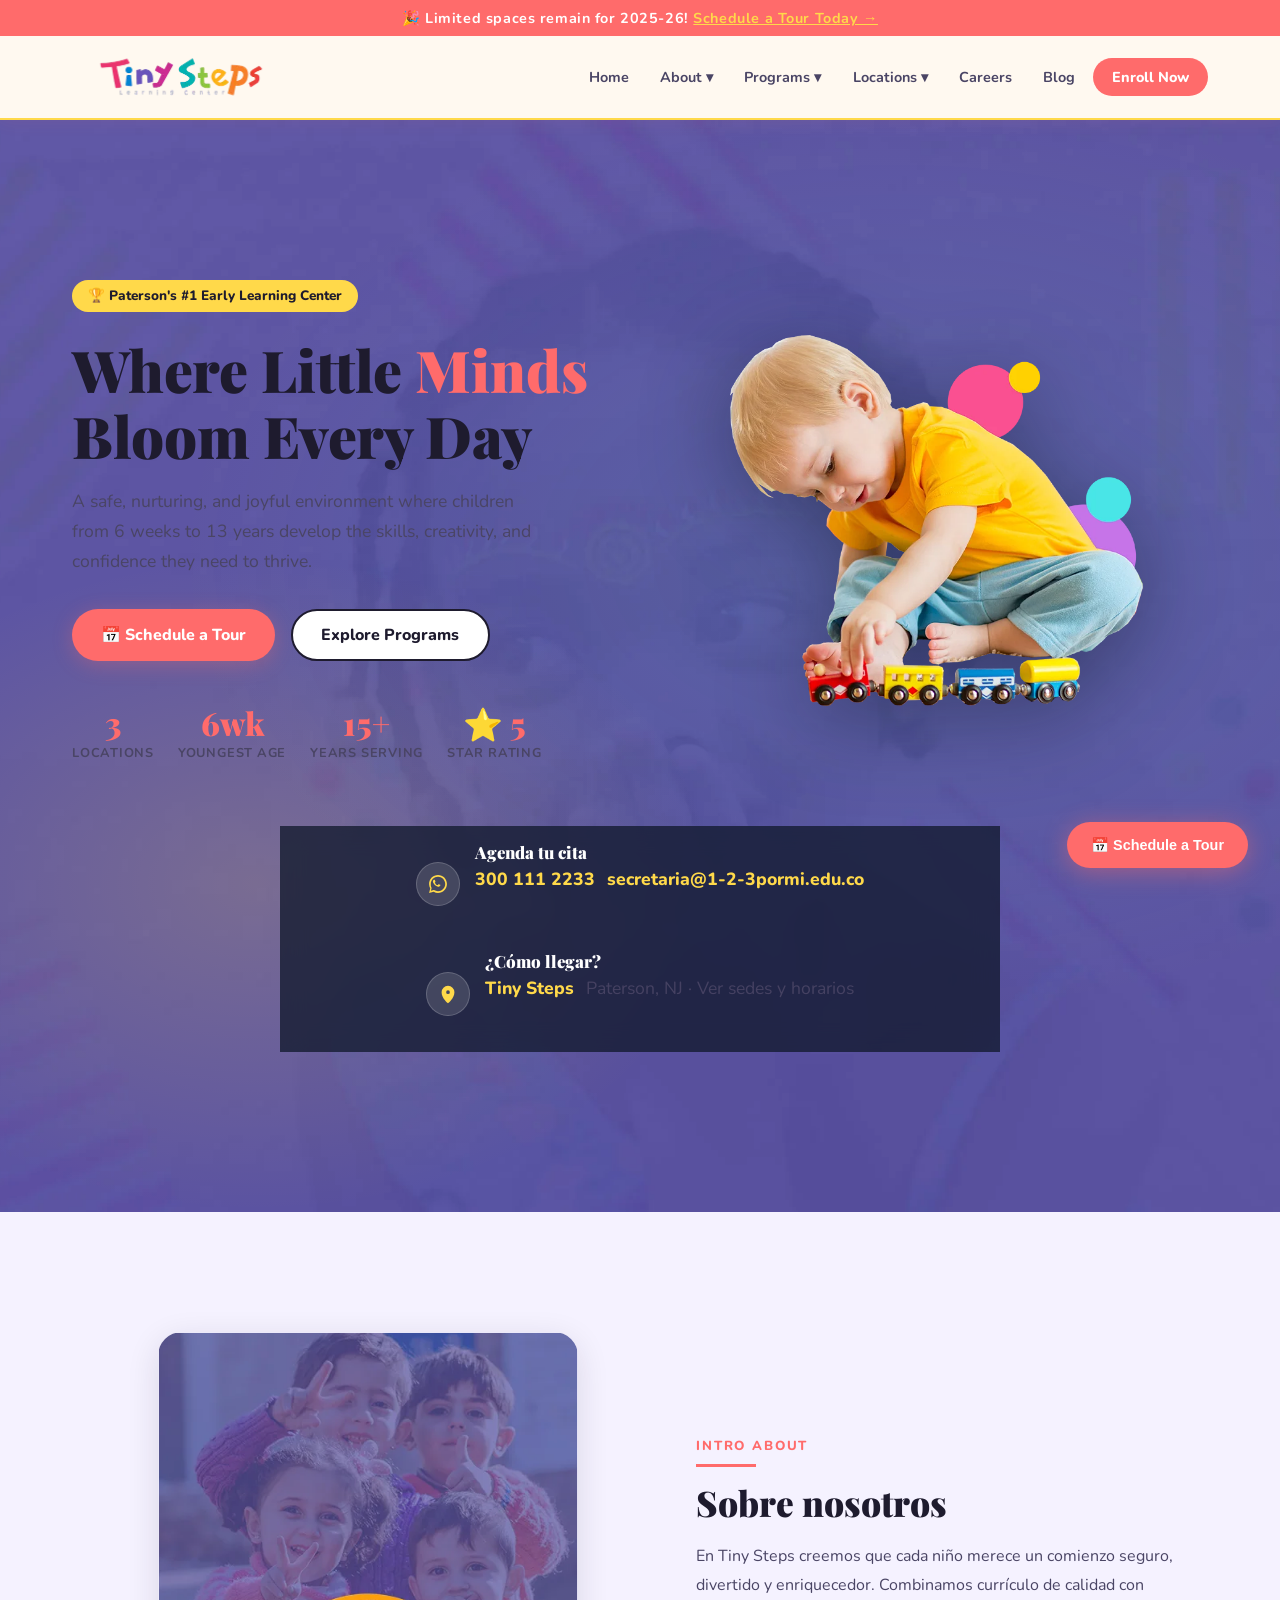
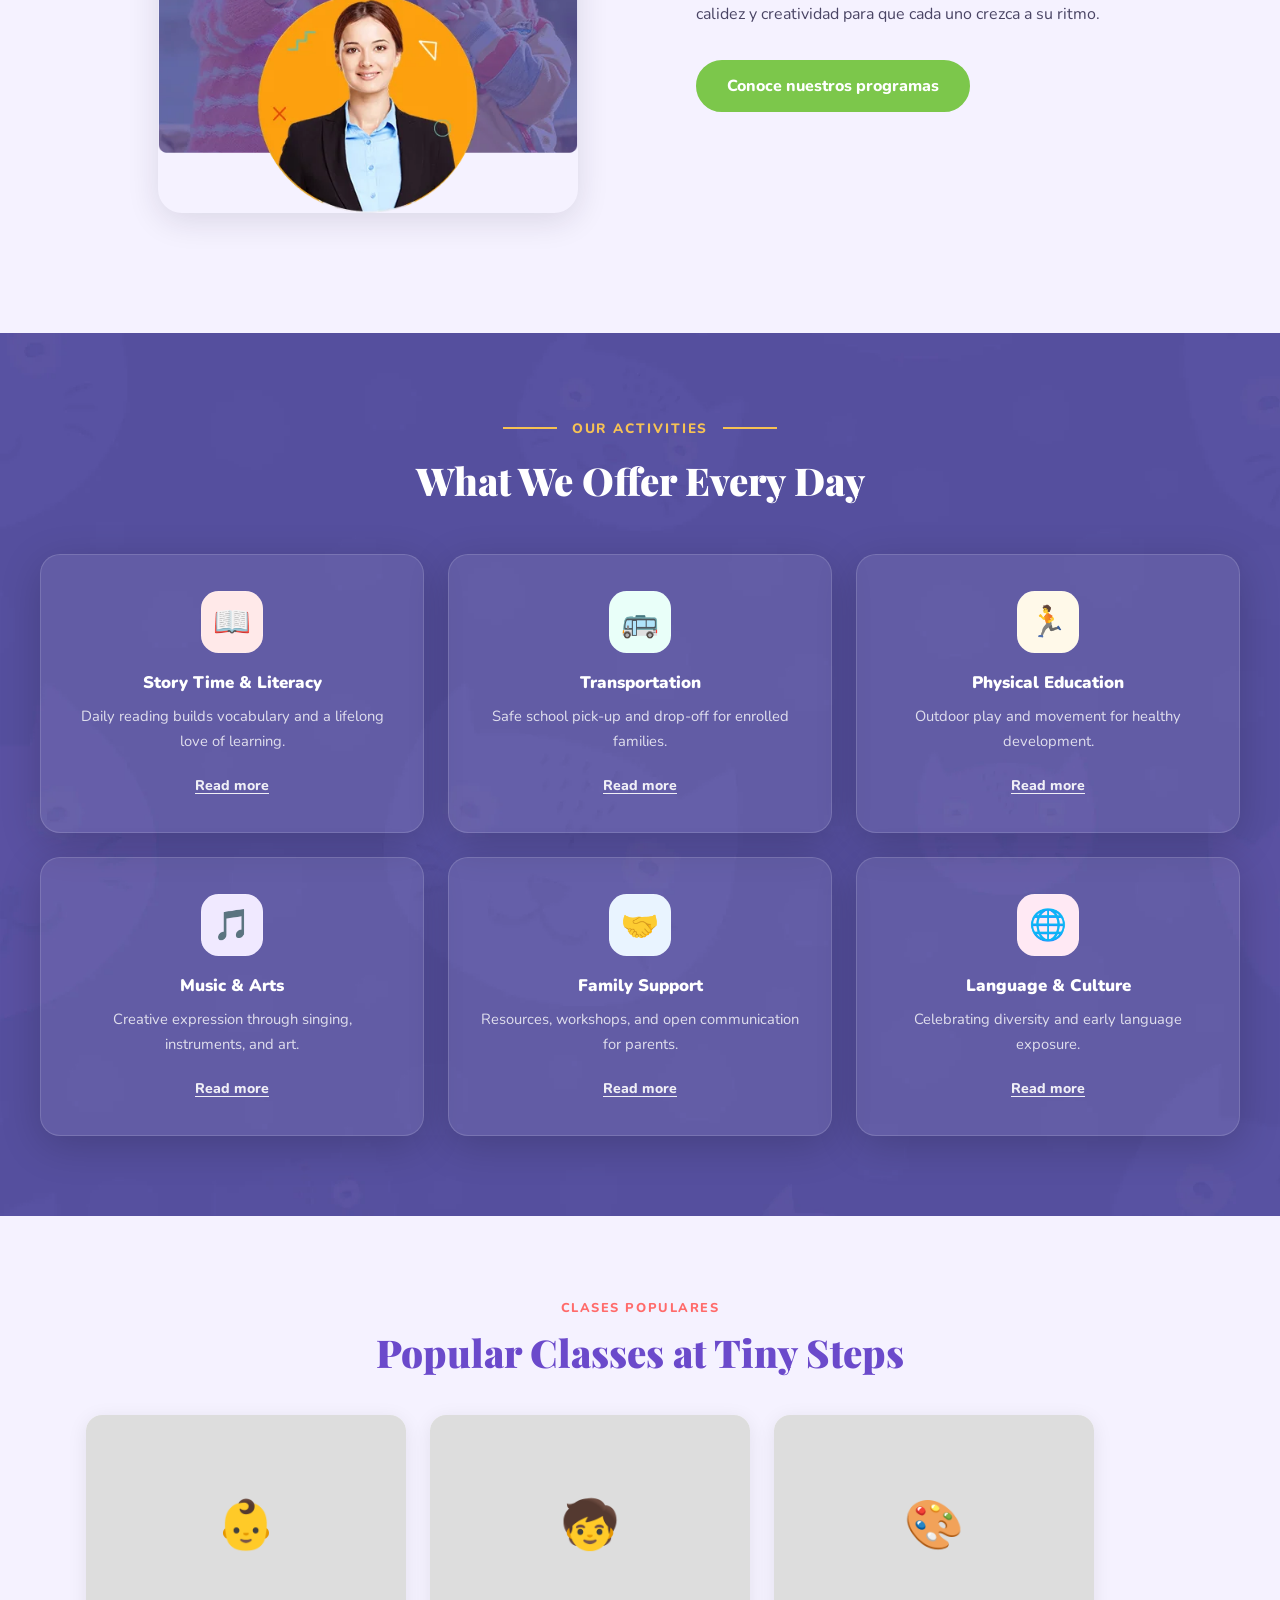
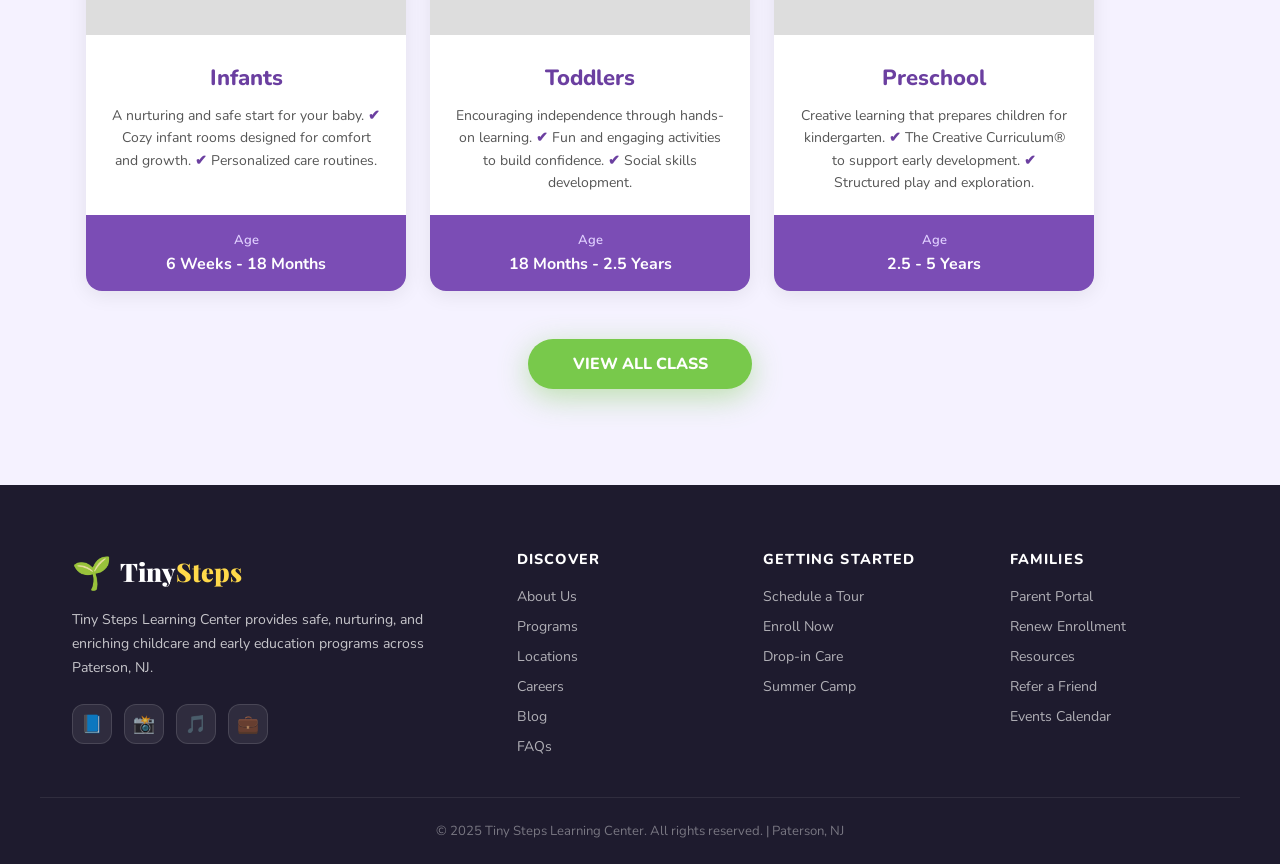
==== index.html @ fbd8729c "Add favicon to index.html for improved branding and user experience." ====
<!DOCTYPE html>
<html lang="en">
<head>
  <meta charset="UTF-8" />
  <meta name="viewport" content="width=device-width, initial-scale=1.0"/>
  <link rel="icon" href="./images/cropped-logo-head.png" type="image/png" />
  <title>Tiny Steps Learning Center</title>
  <link href="https://fonts.googleapis.com/css2?family=Nunito:wght@400;600;700;800;900&family=Playfair+Display:wght@700;900&display=swap" rel="stylesheet"/>
  <link rel="stylesheet" href="./css/styles.css"/>
</head>
<body>

<!-- Announcement Bar -->
<div class="topbar">
  🎉 Limited spaces remain for 2025-26! <a href="#/contact">Schedule a Tour Today →</a>
</div>

<!-- Header -->
<header>
  <nav>
    <a href="#/home" class="logo">
      <img src="./images/Logo_Tiny.webp" alt="Tiny Steps Learning Center Logo" />
    </a>
    <ul class="nav-links">
      <li><a href="#/home">Home</a></li>
      <li>
        <a href="#/home">About ▾</a>
        <div class="dropdown">
          <a href="#/home">About Us</a>
          <a href="#/home">Why Tiny Steps?</a>
          <a href="#/home">Our Commitment</a>
          <a href="#/home">FAQs & Policies</a>
          <a href="#/home">Refer a Friend</a>
        </div>
      </li>
      <li>
        <a href="#/programs">Programs ▾</a>
        <div class="dropdown">
          <a href="#/programs">Infants (6wk–18mo)</a>
          <a href="#/programs">Toddlers (18mo–2.5yr)</a>
          <a href="#/programs">Preschool (2.5–5yr)</a>
          <a href="#/programs">After School</a>
          <a href="#/programs">Drop-in Care</a>
          <a href="#/programs">Summer Camp</a>
        </div>
      </li>
      <li>
        <a href="#/locations">Locations ▾</a>
        <div class="dropdown">
          <a href="#/locations">McBride Ave</a>
          <a href="#/locations">Paterson Ave</a>
          <a href="#/locations">Union Ave</a>
        </div>
      </li>
      <li><a href="#/contact">Careers</a></li>
      <li><a href="#/blog">Blog</a></li>
      <li><a href="#/contact" class="nav-cta">Enroll Now</a></li>
    </ul>
    <button type="button" class="hamburger" id="hamburger" aria-label="Abrir menú">☰</button>
  </nav>
</header>

<!-- Main: contenedor donde el router reemplaza el contenido según la ruta -->
<main id="app" role="main"></main>

<!-- Footer -->
<footer>
  <div class="footer-inner">
    <div class="footer-brand">
      <div class="logo"><span class="logo-icon">🌱</span><span class="logo-footer-text">Tiny<span>Steps</span></span></div>
      <p>Tiny Steps Learning Center provides safe, nurturing, and enriching childcare and early education programs across Paterson, NJ.</p>
      <div class="socials">
        <a class="social-btn" href="#" aria-label="Facebook">📘</a>
        <a class="social-btn" href="#" aria-label="Instagram">📸</a>
        <a class="social-btn" href="#" aria-label="LinkedIn">🎵</a>
        <a class="social-btn" href="#" aria-label="Careers">💼</a>
      </div>
    </div>
    <div class="footer-col">
      <h4>Discover</h4>
      <ul>
        <li><a href="#/home">About Us</a></li>
        <li><a href="#/programs">Programs</a></li>
        <li><a href="#/locations">Locations</a></li>
        <li><a href="#/contact">Careers</a></li>
        <li><a href="#/blog">Blog</a></li>
        <li><a href="#/home">FAQs</a></li>
      </ul>
    </div>
    <div class="footer-col">
      <h4>Getting Started</h4>
      <ul>
        <li><a href="#/contact">Schedule a Tour</a></li>
        <li><a href="#/contact">Enroll Now</a></li>
        <li><a href="#/programs">Drop-in Care</a></li>
        <li><a href="#/programs">Summer Camp</a></li>
      </ul>
    </div>
    <div class="footer-col">
      <h4>Families</h4>
      <ul>
        <li><a href="#">Parent Portal</a></li>
        <li><a href="#">Renew Enrollment</a></li>
        <li><a href="#">Resources</a></li>
        <li><a href="#">Refer a Friend</a></li>
        <li><a href="#">Events Calendar</a></li>
      </ul>
    </div>
  </div>
  <div class="footer-bottom">
    © 2025 Tiny Steps Learning Center. All rights reserved. | Paterson, NJ
  </div>
</footer>

<button type="button" class="float-btn" id="float-tour-btn">📅 Schedule a Tour</button>

<script src="./js/router.js"></script>
<script src="./js/app.js"></script>
<script src="./js/script.js"></script>
</body>
</html>
---- css/styles.css ----
/* ─── RESET & VARIABLES ─────────────────────────── */
*, *::before, *::after { box-sizing: border-box; margin: 0; padding: 0; }

:root {
  --yellow:  #FFD94A;
  --coral:   #FF6B6B;
  --mint:    #4ECDC4;
  --lavender:#A78BFA;
  --sky:     #60A5FA;
  --cream:   #FFF9F0;
  --dark:    #1E1B2E;
  --mid:     #4A4565;
  --light:   #F8F4FF;
  --radius:  1.2rem;
  --shadow:  0 8px 32px rgba(30,27,46,.12);
}

html { scroll-behavior: smooth; }
body { font-family: 'Nunito', sans-serif; background: var(--cream); color: var(--dark); overflow-x: hidden; }

img { max-width: 100%; display: block; }
a  { text-decoration: none; color: inherit; }

/* ─── ANNOUNCEMENT BAR ──────────────────────────── */
.topbar {
  background: var(--coral);
  color: #fff;
  text-align: center;
  padding: .5rem 1rem;
  font-weight: 700;
  font-size: .9rem;
  letter-spacing: .04em;
  position: relative;
  z-index: 100;
}
.topbar a { color: #FFD94A; text-decoration: underline; }

/* ─── HEADER / NAV ──────────────────────────────── */
header {
  position: sticky; top: 0; z-index: 90;
  background: rgba(255,249,240,.95);
  backdrop-filter: blur(12px);
  border-bottom: 2px solid var(--yellow);
  box-shadow: 0 2px 16px rgba(255,107,107,.08);
}
nav {
  max-width: 1200px; margin: 0 auto;
  display: flex; align-items: center; justify-content: space-between;
  padding: 1rem 2rem; gap: 1rem;
}
.logo {
  font-family: 'Playfair Display', serif;
  font-size: 1.6rem; font-weight: 900;
  color: var(--coral);
  display: flex; align-items: center; gap: .5rem;
}
.logo span { color: var(--dark); }
.logo-icon { font-size: 2rem; }

.nav-links { display: flex; gap: .25rem; list-style: none; align-items: center; }
.nav-links > li { position: relative; }
.nav-links > li > a {
  padding: .5rem .85rem;
  border-radius: 2rem;
  font-weight: 700;
  font-size: .9rem;
  color: var(--mid);
  transition: background .2s, color .2s;
}
.nav-links > li > a:hover { background: var(--yellow); color: var(--dark); }

/* Dropdown */
.dropdown {
  display: none; position: absolute; top: calc(100% + .5rem); left: 0;
  background: #fff; border-radius: var(--radius);
  box-shadow: var(--shadow); padding: .75rem;
  min-width: 200px; z-index: 200;
  border: 2px solid var(--yellow);
}
.nav-links > li:hover .dropdown { display: block; }
.dropdown a {
  display: block; padding: .5rem .75rem;
  border-radius: .75rem; font-weight: 600; font-size: .88rem;
  color: var(--mid); transition: background .15s;
}
.dropdown a:hover { background: var(--light); color: var(--coral); }

.nav-cta {
  background: var(--coral); color: #fff !important;
  padding: .55rem 1.2rem !important; border-radius: 2rem !important;
  font-weight: 800 !important; transition: transform .15s, box-shadow .15s !important;
}
.nav-cta:hover { transform: translateY(-2px); box-shadow: 0 4px 16px rgba(255,107,107,.35); }

.hamburger { display: none; font-size: 1.6rem; cursor: pointer; background: none; border: none; color: var(--dark); }

/* ─── HERO ──────────────────────────────────────── */
.hero {
  min-height: 90vh;
  display: flex; align-items: center; overflow: hidden; position: relative;
}
.hero-bg {
  position: absolute; inset: 0; z-index: 0;
  background-size: cover; background-position: center; background-repeat: no-repeat;
  transition: opacity 1.8s ease-in-out;
}
.hero::before {
  content: '';
  position: absolute; inset: 0; z-index: 1;
  background: radial-gradient(ellipse 80% 60% at 70% 40%, rgba(78,205,196,.12) 0%, transparent 70%),
              radial-gradient(ellipse 60% 50% at 20% 70%, rgba(255,217,74,.18) 0%, transparent 60%);
  pointer-events: none;
}
.hero-inner {
  max-width: 1200px; margin: 0 auto; padding: 5rem 2rem;
  display: grid; grid-template-columns: 1fr 1fr; gap: 4rem; align-items: center;
  position: relative; z-index: 2;
}
.hero-badge {
  display: inline-flex; align-items: center; gap: .5rem;
  background: var(--yellow); color: var(--dark);
  padding: .4rem 1rem; border-radius: 2rem;
  font-weight: 800; font-size: .85rem; margin-bottom: 1.5rem;
}
.hero h1 {
  font-family: 'Playfair Display', serif;
  font-size: clamp(2.4rem, 4.5vw, 3.8rem);
  font-weight: 900; line-height: 1.15;
  color: var(--dark); margin-bottom: 1.2rem;
}
.hero h1 em { color: var(--coral); font-style: normal; }
.hero p {
  font-size: 1.1rem; color: var(--mid); line-height: 1.7;
  margin-bottom: 2rem; max-width: 480px;
}
.hero-btns { display: flex; gap: 1rem; flex-wrap: wrap; }
.btn {
  display: inline-flex; align-items: center; gap: .5rem;
  padding: .8rem 1.8rem; border-radius: 2rem;
  font-weight: 800; font-size: 1rem; cursor: pointer;
  transition: transform .2s, box-shadow .2s;
}
.btn:hover { transform: translateY(-3px); }
.btn-primary { background: var(--coral); color: #fff; box-shadow: 0 4px 20px rgba(255,107,107,.3); }
.btn-primary:hover { box-shadow: 0 8px 30px rgba(255,107,107,.4); }
.btn-secondary { background: #fff; color: var(--dark); border: 2.5px solid var(--dark); }
.btn-secondary:hover { background: var(--dark); color: #fff; }
.btn-block { width: 100%; justify-content: center; }
.btn-about { background: var(--yellow) !important; color: var(--dark) !important; }
.btn-about:hover { box-shadow: 0 8px 30px rgba(255,217,74,.4); }

/* Variant para botón de la franja About-summary */
.btn--trail {
  background: #7cc74b !important;
  border-color: #7cc74b !important;
  color: #fff !important;
}
.btn--trail:hover {
  background: #65b13a !important;
  border-color: #65b13a !important;
}

/* Hero stats */
.hero-stats {
  display: flex; gap: 1.5rem; margin-top: 2.5rem; flex-wrap: wrap;
}
.stat { text-align: center; }
.stat-num { font-family: 'Playfair Display', serif; font-size: 2rem; font-weight: 900; color: var(--coral); }
.stat-lbl { font-size: .8rem; font-weight: 700; color: var(--mid); text-transform: uppercase; letter-spacing: .06em; }

.hero-contact-banner {
  grid-column: 1 / -1;
  margin-top: var(--space-xl);
  padding: 1rem 1.25rem;
  border-radius: var(--radius-lg);
  background: rgba(15,23,42,0.75);
  color: #f9fafb;
  display: flex;
  gap: 1.5rem;
  flex-wrap: wrap;
  align-items: center;
  backdrop-filter: blur(12px);
  justify-content: center;
  max-width: 720px;
  margin-left: auto;
  margin-right: auto;
}

/* Elementor-like icon boxes */
.hero-iconbox {
  display: flex;
  align-items: center;
  gap: .9rem;
}
.hero-iconbox-icon { flex: 0 0 auto; }
.hero-icon-link {
  width: 44px;
  height: 44px;
  border-radius: 999px;
  display: inline-flex;
  align-items: center;
  justify-content: center;
  background: rgba(255,255,255,0.14);
  border: 1px solid rgba(255,255,255,0.18);
  transition: transform .15s ease, background .15s ease;
}
.hero-icon-link:hover { transform: scale(0.96); background: rgba(255,255,255,0.20); }
.hero-icon-link svg { width: 22px; height: 22px; fill: var(--yellow); display: block; }

.hero-iconbox-content { min-width: 240px; }
.hero-iconbox-title {
  font-family: 'Playfair Display', serif;
  font-size: 1.05rem;
  font-weight: 900;
  line-height: 1.2;
  margin: 0 0 .2rem 0;
}
.hero-iconbox-title a { color: #fff; }
.hero-iconbox-title a:hover { text-decoration: underline; }

.hero-iconbox-desc {
  display: flex;
  flex-wrap: wrap;
  gap: .75rem;
  align-items: center;
  font-size: .88rem;
  color: rgba(255,255,255,.78);
}
.hero-iconbox-link {
  color: var(--yellow);
  font-weight: 800;
  white-space: nowrap;
}
.hero-iconbox-link:hover { text-decoration: underline; }
.hero-iconbox-muted { opacity: .9; }

/* Hero visual */
.hero-visual {
  display: flex;
  justify-content: center;
  align-items: center;
  position: relative;
}
.hero-floating-wrap {
  position: relative;
  max-width: 420px;
  margin: 0 auto;
  filter: drop-shadow(0 18px 45px rgba(15,23,42,.45));
  animation: floatCard 6s ease-in-out infinite;
}
.hero-floating-image {
  display: block;
  width: 100%;
  height: auto;
  border-radius: var(--radius-lg);
}
.hero-card {
  background: #fff; border-radius: var(--radius);
  padding: 1.5rem; box-shadow: var(--shadow);
  position: relative; overflow: hidden;
  animation: floatCard 4s ease-in-out infinite;
}
.hero-card:nth-child(2) { margin-top: 2rem; animation-delay: .8s; }
.hero-card:nth-child(3) { margin-top: -1rem; animation-delay: 1.6s; }
.hero-card:nth-child(4) { margin-top: 1rem; animation-delay: 2.4s; }
@keyframes floatCard {
  0%,100% { transform: translateY(0); }
  50%      { transform: translateY(-8px); }
}
.hero-card-icon { font-size: 2.5rem; margin-bottom: .75rem; }
.hero-card h3 { font-size: 1rem; font-weight: 800; color: var(--dark); margin-bottom: .25rem; }
.hero-card p  { font-size: .82rem; color: var(--mid); }
.hero-card-accent {
  position: absolute; top: -1rem; right: -1rem;
  width: 4rem; height: 4rem; border-radius: 50%; opacity: .15;
}
.c-yellow { background: var(--yellow); }
.c-mint   { background: var(--mint); }
.c-coral  { background: var(--coral); }
.c-lav    { background: var(--lavender); }

/* ─── SECTION COMMONS ───────────────────────────── */
section { padding: 5rem 2rem; }
.section-inner { max-width: 1200px; margin: 0 auto; }
.section-label {
  display: inline-flex; align-items: center; gap: .4rem;
  font-size: .8rem; font-weight: 800; text-transform: uppercase; letter-spacing: .12em;
  color: var(--coral); margin-bottom: .75rem;
}
.section-label--light { color: var(--yellow); }
.section-title {
  font-family: 'Playfair Display', serif;
  font-size: clamp(1.8rem, 3vw, 2.8rem); font-weight: 900;
  color: var(--dark); line-height: 1.2; margin-bottom: 1rem;
}
.section-sub { font-size: 1.05rem; color: var(--mid); max-width: 560px; line-height: 1.7; }

/* ─── ABOUT SUMMARY STRIP ───────────────────────── */
.about-summary {
  padding: 7.5rem 0;
  min-height: 70vh;
  display: flex;
  align-items: center;
  background-color: #f5f2ff;
  background-image: url('../images/texture.png');
  background-repeat: repeat;
}
.about-summary__inner {
  display: grid;
  grid-template-columns: minmax(0, 1.1fr) minmax(0, 1fr);
  gap: 4rem;
  align-items: center;
}
.about-summary__visual {
  position: relative;
  display: flex;
  justify-content: center;
}
.about-summary__img {
  width: 100%;
  max-width: 420px;
  border-radius: 1.5rem;
  height: auto;
  box-shadow: var(--shadow);
  overflow: hidden;
}
.about-summary__content {
  max-width: 480px;
}
.about-summary__eyebrow {
  display: inline-block;
  font-size: .82rem;
  font-weight: 800;
  text-transform: uppercase;
  letter-spacing: .14em;
  color: var(--coral);
  margin-bottom: .75rem;
  position: relative;
}
.about-summary__eyebrow::after {
  content: '';
  display: block;
  width: 60px;
  height: 3px;
  background: var(--coral);
  margin-top: .6rem;
}
.about-summary__title {
  font-family: 'Playfair Display', serif;
  font-size: 2.2rem;
  font-weight: 900;
  color: var(--dark);
  margin-bottom: 1rem;
}
.about-summary__text {
  font-size: 1rem;
  color: var(--mid);
  line-height: 1.8;
  margin-bottom: 2rem;
}

/* ─── ABOUT STRIP ───────────────────────────────── */
.about { background: var(--dark); color: #fff; }
.about-inner {
  max-width: 1200px; margin: 0 auto;
  display: grid; grid-template-columns: 1fr 1fr; gap: 4rem; align-items: center;
}
.about h2 { font-family: 'Playfair Display', serif; font-size: 2.4rem; font-weight: 900; line-height: 1.2; margin-bottom: 1.25rem; }
.about h2 span { color: var(--yellow); }
.about p { color: rgba(255,255,255,.75); line-height: 1.8; margin-bottom: 1.5rem; }
.about-highlight { color: var(--yellow); }
.about-visual {
  display: grid; grid-template-columns: 1fr 1fr; gap: .85rem;
}
.about-pill {
  background: rgba(255,255,255,.07);
  border: 1.5px solid rgba(255,255,255,.12);
  border-radius: var(--radius); padding: 1.25rem;
}
.about-pill-icon { font-size: 1.8rem; margin-bottom: .5rem; }
.about-pill h4 { font-size: .95rem; font-weight: 800; color: #fff; margin-bottom: .25rem; }
.about-pill p  { font-size: .82rem; color: rgba(255,255,255,.6); }

/* ─── PROGRAMS ──────────────────────────────────── */
.programs { background: var(--light); }
.programs-grid {
  display: grid; grid-template-columns: repeat(auto-fill, minmax(200px, 1fr));
  gap: 1.25rem; margin-top: 3rem;
}
.program-card {
  background: #fff;
  border-radius: 1.25rem;
  padding: 0;
  text-align: left;
  box-shadow: 0 18px 45px rgba(15,27,46,.12);
  border: 2px solid transparent; cursor: pointer;
  transition: transform .2s, border-color .2s, box-shadow .2s;
  position: relative; overflow: hidden;
}
.program-card::before {
  content: ''; position: absolute; top: 0; left: 0; right: 0; height: 4px;
}
.program-card.c1::before { background: var(--coral); }
.program-card.c2::before { background: var(--mint); }
.program-card.c3::before { background: var(--yellow); }
.program-card.c4::before { background: var(--lavender); }
.program-card.c5::before { background: var(--sky); }
.program-card.c6::before { background: var(--coral); }
.program-card:hover { transform: translateY(-5px); border-color: var(--yellow); box-shadow: var(--shadow); }
.program-icon { font-size: 3rem; margin-bottom: 1rem; }
.program-card h3 { font-size: 1rem; font-weight: 800; color: var(--dark); margin-bottom: .4rem; }
.program-card p  { font-size: .82rem; color: var(--mid); margin-bottom: 1rem; }
.program-age {
  display: inline-block; background: var(--cream);
  border-radius: 2rem; padding: .3rem .85rem;
  font-size: .78rem; font-weight: 700; color: var(--mid);
}
.programs-cta { text-align: center; margin-top: 2.5rem; }

/* Popular classes section (home) */
.section-popular-classes {
  background-color: #f5f2ff;
  background-image: url('../images/texture.png');
  background-repeat: repeat;
  text-align: center;
  padding-bottom: 6rem;
}
.section-popular-classes .section-title {
  color: #6b4acb;
  margin-bottom: 2.5rem;
}
.section-popular-classes .programs-grid {
  display: grid;
  grid-template-columns: repeat(3, minmax(0, 1fr));
  gap: 2rem;
  margin-top: 3rem;
}
.section-popular-classes .program-card::before {
  /* Sin franja de color superior en esta variante */
  display: none;
}
.section-popular-classes .program-card {
  display: block;
  background: #fff;
  border-color: rgba(107, 74, 203, 0.12);
  min-height: 420px;
}
.program-icon {
  font-size: 0;
  margin: 0;
}
.program-icon img {
  display: block;
  width: 100%;
  height: 200px;
  object-fit: cover;
}
.section-popular-classes .program-card h3,
.section-popular-classes .program-card p,
.section-popular-classes .program-footer {
  padding: 0 1.75rem;
}
.section-popular-classes .program-card h3 {
  font-size: 1.05rem;
  font-weight: 800;
  color: #4a3ca6;
  margin-top: 1.4rem;
  margin-bottom: .4rem;
}
.section-popular-classes .program-card p {
  font-size: .9rem;
  color: var(--mid);
  line-height: 1.7;
  margin-bottom: 1.4rem;
}
.section-popular-classes .program-footer {
  margin-top: .5rem;
  padding-top: .9rem;
  padding-bottom: .9rem;
  background: #6b4acb;
  color: #fff;
  display: flex;
  align-items: center;
  justify-content: space-between;
  font-size: .8rem;
}
.section-popular-classes .program-footer-label {
  text-transform: uppercase;
  letter-spacing: .08em;
  opacity: .85;
}
.section-popular-classes .program-footer-age {
  font-weight: 700;
}
.section-popular-classes__cta {
  margin-top: 3rem;
  text-align: center;
}
.btn--view-all {
  background: #78c94b;
  color: #fff;
  padding: .9rem 2.8rem;
  border-radius: 999px;
  font-weight: 800;
  border: none;
  box-shadow: 0 8px 30px rgba(120,201,75,.45);
}
.btn--view-all:hover {
  background: #5fb137;
}

/* ─── ACTIVITIES ────────────────────────────────── */
.section-activities {
  position: relative;
  color: #fff;
  background-image:
    /* linear-gradient(rgba(84, 64, 140, 0.62), rgba(84, 64, 140, 0.62)), */
    url('../images/home-activites-1.webp');
  background-position: center;
  background-size: cover;
  background-repeat: no-repeat;
  overflow: hidden;
}
.section-activities .section-inner { position: relative; }
.activities-heading {
  text-align: center;
  margin-bottom: 3rem;
}
.activities-kicker {
  display: inline-flex;
  align-items: center;
  gap: .9rem;
  font-size: .85rem;
  font-weight: 800;
  letter-spacing: .14em;
  text-transform: uppercase;
  color: rgba(255, 200, 80, 0.95);
}
.activities-kicker::before,
.activities-kicker::after {
  content: '';
  width: 54px;
  height: 2px;
  background: rgba(255, 200, 80, 0.95);
}
.activities-title {
  font-family: 'Playfair Display', serif;
  font-size: clamp(1.9rem, 3vw, 2.6rem);
  font-weight: 900;
  margin-top: 1rem;
  color: #fff;
}
.activities-grid {
  display: grid; grid-template-columns: repeat(3, 1fr);
  gap: 1.5rem; margin-top: 3rem;
}
.activity-card {
  background: rgba(255,255,255,0.08);
  border: 1px solid rgba(255,255,255,0.14);
  border-radius: 1.25rem;
  padding: 2.25rem 2rem;
  box-shadow: 0 10px 40px rgba(0,0,0,0.18);
  text-align: center;
  transition: transform .2s, box-shadow .2s, background .2s;
}
.activity-card:hover {
  transform: translateY(-4px);
  background: rgba(255,255,255,0.11);
  box-shadow: 0 18px 55px rgba(0,0,0,0.26);
}
.activity-icon-wrap {
  width: 62px;
  height: 62px;
  border-radius: 1.1rem;
  margin: 0 auto 1.15rem;
  display: flex;
  align-items: center;
  justify-content: center;
  font-size: 1.9rem;
  flex-shrink: 0;
  color: rgba(255, 200, 80, 0.95);
  background: rgba(0,0,0,0.12);
  border: 1px solid rgba(255,255,255,0.12);
}
.ai1 { background: #FFE9E9; }
.ai2 { background: #E9FFF9; }
.ai3 { background: #FFF9E9; }
.ai4 { background: #F0E9FF; }
.ai5 { background: #E9F4FF; }
.ai6 { background: #FFE9F4; }
.activity-card h4 {
  font-size: 1.05rem;
  font-weight: 900;
  color: #fff;
  margin-bottom: .6rem;
}
.activity-card p  {
  font-size: .92rem;
  color: rgba(255,255,255,0.8);
  line-height: 1.7;
  margin-bottom: 1.25rem;
}
.activity-link {
  display: inline-block;
  font-size: .88rem;
  font-weight: 800;
  color: rgba(255,255,255,0.9);
  text-decoration: underline;
  text-underline-offset: 3px;
}
.activity-link:hover { color: #fff; }

/* ─── CTA BANNER ────────────────────────────────── */
.cta-banner {
  background: linear-gradient(135deg, var(--coral) 0%, #FF8E53 100%);
  padding: 4rem 2rem; text-align: center; color: #fff; position: relative; overflow: hidden;
}
.cta-banner::before {
  content: '🌟'; position: absolute; font-size: 12rem; opacity: .06;
  top: -2rem; left: -3rem; pointer-events: none;
}
.cta-banner::after {
  content: '🎈'; position: absolute; font-size: 10rem; opacity: .06;
  bottom: -2rem; right: -2rem; pointer-events: none;
}
.cta-banner h2 { font-family: 'Playfair Display', serif; font-size: 2.4rem; font-weight: 900; margin-bottom: 1rem; }
.cta-banner p  { font-size: 1.1rem; opacity: .9; max-width: 560px; margin: 0 auto 2rem; line-height: 1.7; }
.cta-banner-btns { display: flex; gap: 1rem; justify-content: center; flex-wrap: wrap; }
.btn-white { background: #fff; color: var(--coral); }
.btn-white:hover { background: var(--yellow); color: var(--dark); }
.btn-outline-white { background: transparent; color: #fff; border: 2.5px solid rgba(255,255,255,.7); }
.btn-outline-white:hover { background: rgba(255,255,255,.15); }

/* ─── TEACHERS ──────────────────────────────────── */
.teachers { background: var(--light); }
.teachers-grid {
  display: grid; grid-template-columns: repeat(auto-fill, minmax(180px, 1fr));
  gap: 1.5rem; margin-top: 3rem;
}
.teacher-card {
  background: #fff; border-radius: var(--radius);
  padding: 1.5rem 1rem; text-align: center;
  box-shadow: 0 2px 12px rgba(30,27,46,.07);
  transition: transform .2s;
}
.teacher-card:hover { transform: translateY(-4px); }
.teacher-avatar {
  width: 88px; height: 88px; border-radius: 50%;
  margin: 0 auto 1rem; font-size: 3rem;
  display: flex; align-items: center; justify-content: center;
}
.teacher-avatar-1 { background: #FFE9E9; }
.teacher-avatar-2 { background: #E9FFF9; }
.teacher-avatar-3 { background: #FFF9E9; }
.teacher-avatar-4 { background: #F0E9FF; }
.teacher-avatar-5 { background: #E9F4FF; }
.teacher-card h4 { font-size: 1rem; font-weight: 800; color: var(--dark); margin-bottom: .25rem; }
.teacher-card p  { font-size: .82rem; color: var(--mid); }

/* ─── TESTIMONIALS ──────────────────────────────── */
.testimonials { background: var(--cream); }
.testimonials-slider { margin-top: 3rem; position: relative; overflow: hidden; }
.testimonials-track {
  display: flex; gap: 1.5rem;
  transition: transform .5s ease;
}
.testimonial-card {
  min-width: 340px; background: #fff; border-radius: var(--radius);
  padding: 2rem; box-shadow: 0 2px 16px rgba(30,27,46,.07);
  border-left: 4px solid var(--coral);
  flex-shrink: 0;
}
.stars { color: var(--yellow); font-size: 1.1rem; margin-bottom: 1rem; }
.testimonial-card p { font-size: .95rem; color: var(--mid); line-height: 1.7; margin-bottom: 1.25rem; font-style: italic; }
.testimonial-author { display: flex; align-items: center; gap: .75rem; }
.t-avatar { width: 44px; height: 44px; border-radius: 50%; font-size: 1.5rem; display: flex; align-items: center; justify-content: center; background: var(--cream); }
.t-name  { font-weight: 800; font-size: .9rem; color: var(--dark); }
.t-role  { font-size: .78rem; color: var(--mid); }
.slider-controls { display: flex; gap: .75rem; justify-content: center; margin-top: 2rem; }
.slider-btn {
  width: 44px; height: 44px; border-radius: 50%;
  background: #fff; border: 2px solid var(--yellow);
  cursor: pointer; font-size: 1.1rem; display: flex; align-items: center; justify-content: center;
  transition: background .15s;
}
.slider-btn:hover { background: var(--yellow); }

/* ─── LOCATIONS ─────────────────────────────────── */
.locations { background: var(--dark); color: #fff; }
.locations .section-title { color: #fff; }
.locations-grid {
  display: grid; grid-template-columns: repeat(3, 1fr);
  gap: 1.5rem; margin-top: 3rem;
}
.location-card {
  background: rgba(255,255,255,.06); border-radius: var(--radius);
  padding: 2rem; border: 1.5px solid rgba(255,255,255,.1);
  transition: border-color .2s;
}
.location-card:hover { border-color: var(--yellow); }
.location-icon { font-size: 2rem; margin-bottom: 1rem; }
.location-card h3 { font-size: 1.1rem; font-weight: 800; color: #fff; margin-bottom: .75rem; }
.location-card p  { font-size: .88rem; color: rgba(255,255,255,.65); line-height: 1.6; margin-bottom: .35rem; }

/* ─── BLOG ───────────────────────────────────────── */
.blog { background: var(--light); }
.blog-grid {
  display: grid; grid-template-columns: repeat(auto-fill, minmax(260px, 1fr));
  gap: 1.5rem; margin-top: 3rem;
}
.blog-card {
  background: #fff; border-radius: var(--radius);
  overflow: hidden; box-shadow: 0 2px 12px rgba(30,27,46,.07);
  transition: transform .2s;
}
.blog-card:hover { transform: translateY(-4px); }
.blog-thumb {
  height: 180px; display: flex; align-items: center; justify-content: center;
  font-size: 4rem;
}
.blog-thumb.b1 { background: linear-gradient(135deg, #FFE9E9, #FFD0D0); }
.blog-thumb.b2 { background: linear-gradient(135deg, #E9FFF9, #C8FFF2); }
.blog-thumb.b3 { background: linear-gradient(135deg, #FFF9E9, #FFEFC8); }
.blog-thumb.b4 { background: linear-gradient(135deg, #F0E9FF, #E0D0FF); }
.blog-body { padding: 1.5rem; }
.blog-date { font-size: .78rem; color: var(--coral); font-weight: 700; margin-bottom: .5rem; }
.blog-card h3 { font-size: 1rem; font-weight: 800; color: var(--dark); margin-bottom: .5rem; line-height: 1.4; }
.blog-card p  { font-size: .85rem; color: var(--mid); line-height: 1.6; margin-bottom: 1rem; }
.blog-link { font-size: .85rem; font-weight: 800; color: var(--coral); }
.blog-link:hover { text-decoration: underline; }

/* ─── CONTACT ────────────────────────────────────── */
.contact-section {
  background: linear-gradient(135deg, var(--light) 0%, #FFF0F9 100%);
}
.contact-inner {
  max-width: 1200px; margin: 0 auto;
  display: grid; grid-template-columns: 1fr 1fr; gap: 4rem; align-items: start;
}
.contact-form {
  background: #fff; border-radius: var(--radius);
  padding: 2.5rem; box-shadow: var(--shadow);
}
.contact-form h3 { font-family: 'Playfair Display', serif; font-size: 1.6rem; font-weight: 900; color: var(--dark); margin-bottom: 1.5rem; }
.contact-lead { margin-bottom: 2rem; }
.form-row { display: grid; grid-template-columns: 1fr 1fr; gap: 1rem; }
.form-group { margin-bottom: 1.25rem; }
.form-group label { display: block; font-size: .85rem; font-weight: 700; color: var(--mid); margin-bottom: .4rem; }
.form-group input,
.form-group textarea,
.form-group select {
  width: 100%; padding: .75rem 1rem;
  border: 2px solid rgba(30,27,46,.1); border-radius: .75rem;
  font-family: 'Nunito', sans-serif; font-size: .95rem; color: var(--dark);
  transition: border-color .2s; background: var(--cream); outline: none;
}
.form-group input:focus,
.form-group textarea:focus { border-color: var(--coral); }
.form-group textarea { min-height: 100px; resize: vertical; }
.contact-info { padding-top: 1rem; }
.contact-info h3 { font-family: 'Playfair Display', serif; font-size: 1.8rem; font-weight: 900; color: var(--dark); margin-bottom: 1.5rem; }
.info-item { display: flex; gap: 1rem; margin-bottom: 1.5rem; align-items: flex-start; }
.info-icon {
  width: 48px; height: 48px; border-radius: 1rem;
  background: var(--yellow); display: flex; align-items: center; justify-content: center;
  font-size: 1.4rem; flex-shrink: 0;
}
.info-item h4 { font-size: .9rem; font-weight: 800; color: var(--dark); margin-bottom: .25rem; }
.info-item p  { font-size: .85rem; color: var(--mid); line-height: 1.6; }

/* ─── FOOTER ─────────────────────────────────────── */
footer { background: var(--dark); color: rgba(255,255,255,.75); }
.footer-inner {
  max-width: 1200px; margin: 0 auto; padding: 4rem 2rem 2rem;
  display: grid; grid-template-columns: 2fr 1fr 1fr 1fr; gap: 3rem;
}
.footer-brand .logo { color: var(--yellow); margin-bottom: 1rem; }
.footer-brand .logo-footer-text { color: #fff; }
.footer-brand .logo-footer-text span { color: var(--yellow); }
.footer-brand p { font-size: .88rem; line-height: 1.7; margin-bottom: 1.5rem; }
.socials { display: flex; gap: .75rem; }
.social-btn {
  width: 40px; height: 40px; border-radius: .75rem;
  background: rgba(255,255,255,.08); border: 1.5px solid rgba(255,255,255,.12);
  display: flex; align-items: center; justify-content: center; font-size: 1.1rem;
  transition: background .15s;
}
.social-btn:hover { background: var(--yellow); }
.footer-col h4 { font-size: .9rem; font-weight: 800; color: #fff; margin-bottom: 1rem; text-transform: uppercase; letter-spacing: .08em; }
.footer-col ul { list-style: none; }
.footer-col ul li { margin-bottom: .5rem; }
.footer-col ul li a { font-size: .88rem; color: rgba(255,255,255,.65); transition: color .15s; }
.footer-col ul li a:hover { color: var(--yellow); }
.footer-bottom {
  border-top: 1px solid rgba(255,255,255,.08);
  padding: 1.5rem 2rem; text-align: center;
  font-size: .82rem; color: rgba(255,255,255,.4);
  max-width: 1200px; margin: 0 auto;
}

/* ─── FLOATING BUTTON ────────────────────────────── */
.float-btn {
  position: fixed; bottom: 2rem; right: 2rem; z-index: 500;
  background: var(--coral); color: #fff;
  padding: .9rem 1.5rem; border-radius: 2rem;
  font-weight: 800; font-size: .9rem;
  box-shadow: 0 4px 24px rgba(255,107,107,.45);
  display: flex; align-items: center; gap: .5rem;
  animation: pulse 2.5s ease-in-out infinite;
  border: none; cursor: pointer;
}
@keyframes pulse {
  0%,100% { box-shadow: 0 4px 24px rgba(255,107,107,.45); }
  50%      { box-shadow: 0 4px 40px rgba(255,107,107,.7); }
}

/* ─── MOBILE ─────────────────────────────────────── */
@media(max-width:900px) {
  .hero-inner    { grid-template-columns: 1fr; text-align: center; }
  .hero-btns     { justify-content: center; }
  .hero-stats    { justify-content: center; }
  .hero-visual   { display: none; }
  .about-summary__inner { grid-template-columns: 1fr; text-align: center; }
  .about-inner   { grid-template-columns: 1fr; }
  .activities-grid { grid-template-columns: 1fr 1fr; }
  .locations-grid  { grid-template-columns: 1fr; }
  .contact-inner   { grid-template-columns: 1fr; }
  .footer-inner    { grid-template-columns: 1fr 1fr; }
  .nav-links { display: none; }
  .hamburger { display: block; }
  /* Menú abierto con JS (clase en body) */
  body.nav-open .nav-links {
    display: flex !important;
    flex-direction: column;
    position: absolute;
    top: 100%;
    left: 0;
    right: 0;
    background: #fff;
    padding: 1rem 2rem;
    box-shadow: 0 8px 24px rgba(0,0,0,.1);
    z-index: 300;
    border-radius: 0 0 var(--radius) var(--radius);
  }
  body.nav-open .dropdown { position: static; box-shadow: none; border: none; padding: 0 0 0 1rem; margin-top: 0.25rem; }
  body.nav-open .nav-links > li:hover .dropdown { display: none; }
  body.nav-open .nav-links > li.has-open .dropdown { display: block; }
}
@media(max-width:600px) {
  .activities-grid { grid-template-columns: 1fr; }
  .form-row        { grid-template-columns: 1fr; }
  .footer-inner    { grid-template-columns: 1fr; }
}

/* ─── FADE-IN ANIMATION ──────────────────────────── */
.reveal { opacity: 0; transform: translateY(30px); transition: opacity .6s ease, transform .6s ease; }
.reveal.visible { opacity: 1; transform: none; }


.cards-container {
  display: flex;
  gap: 24px;
  max-width: 1100px;
  width: 100%;
  flex-wrap: wrap;
  justify-content: center;
}

.card {
  background: #ffffff;
  border-radius: 16px;
  overflow: hidden;
  width: 320px;
  box-shadow: 0 4px 20px rgba(0, 0, 0, 0.08);
  transition: transform 0.3s ease, box-shadow 0.3s ease;
  display: flex;
  flex-direction: column;
}

.card:hover {
  transform: translateY(-6px);
  box-shadow: 0 12px 32px rgba(0, 0, 0, 0.14);
}

.card-image {
  width: 100%;
  height: 220px;
  object-fit: cover;
  display: block;
}

/* Placeholder si no hay imagen real */
.card-image-placeholder {
  width: 100%;
  height: 220px;
  background: #ddd;
  display: flex;
  align-items: center;
  justify-content: center;
  font-size: 48px;
}

.card-body {
  padding: 28px 24px 20px;
  flex: 1;
  display: flex;
  flex-direction: column;
  align-items: center;
  text-align: center;
}

.card-title {
  font-size: 22px;
  font-weight: 800;
  color: #6b3fa0;
  margin-bottom: 12px;
}

.card-description {
  font-size: 14px;
  color: #555;
  line-height: 1.6;
  font-weight: 400;
}

.card-description .check {
  color: #6b3fa0;
  font-weight: 700;
}

.card-footer {
  background: #7b4db5;
  padding: 16px;
  text-align: center;
  margin-top: auto;
}

.card-footer .age-label {
  font-size: 13px;
  color: #e0cfff;
  font-weight: 600;
  margin-bottom: 4px;
}

.card-footer .age-range {
  font-size: 16px;
  color: #ffffff;
  font-weight: 700;
}
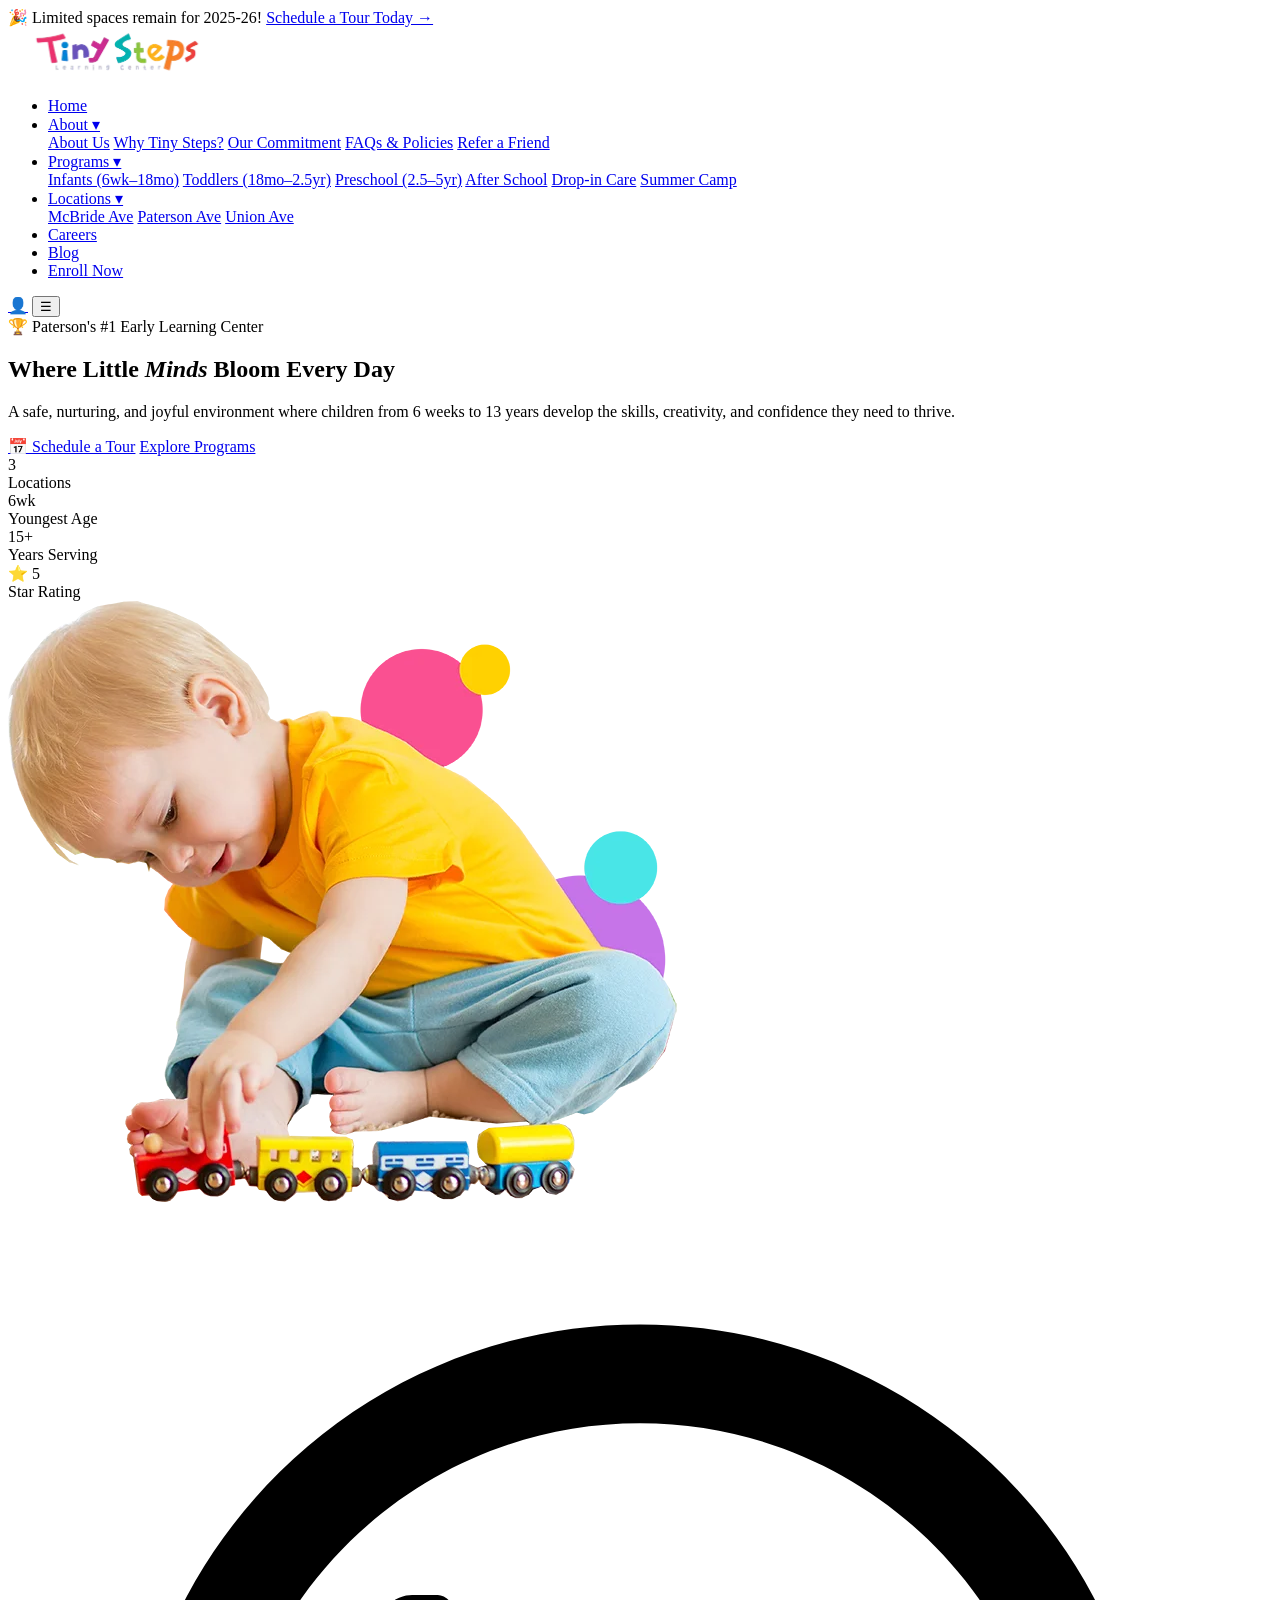
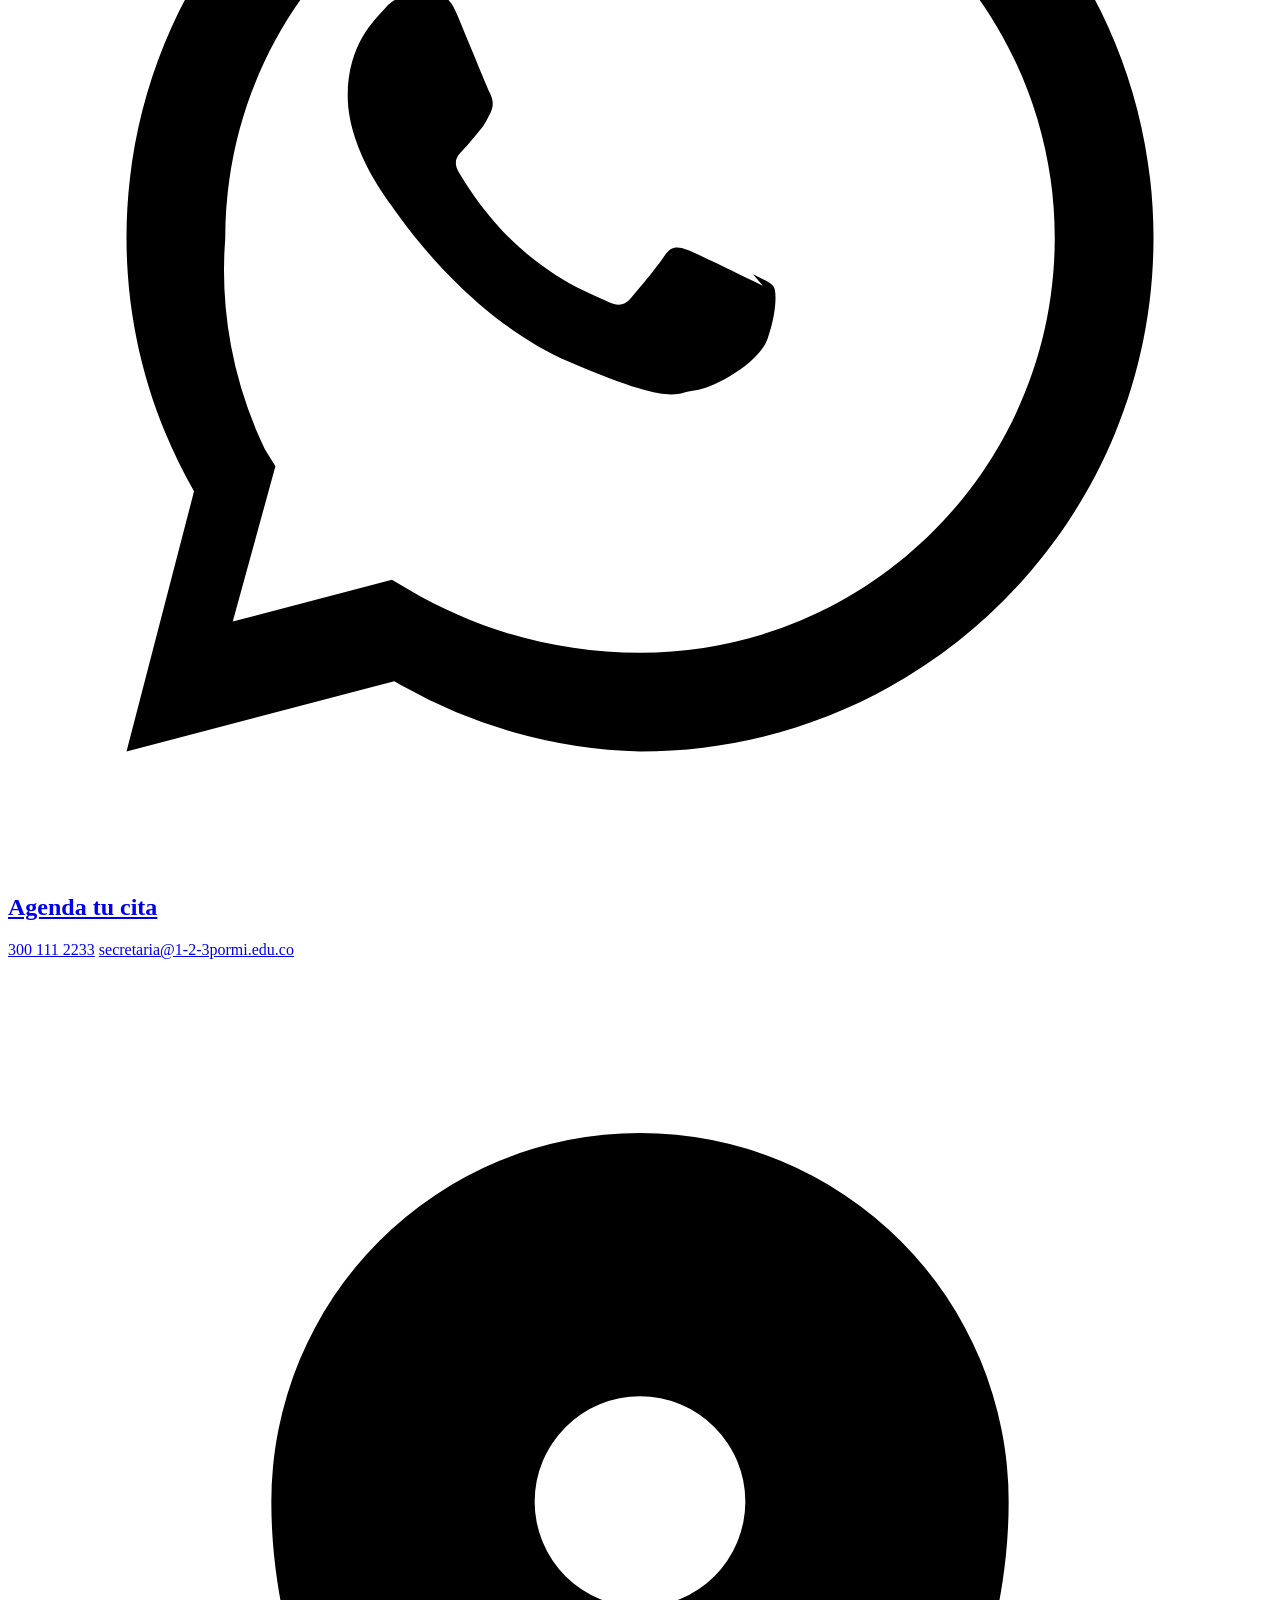
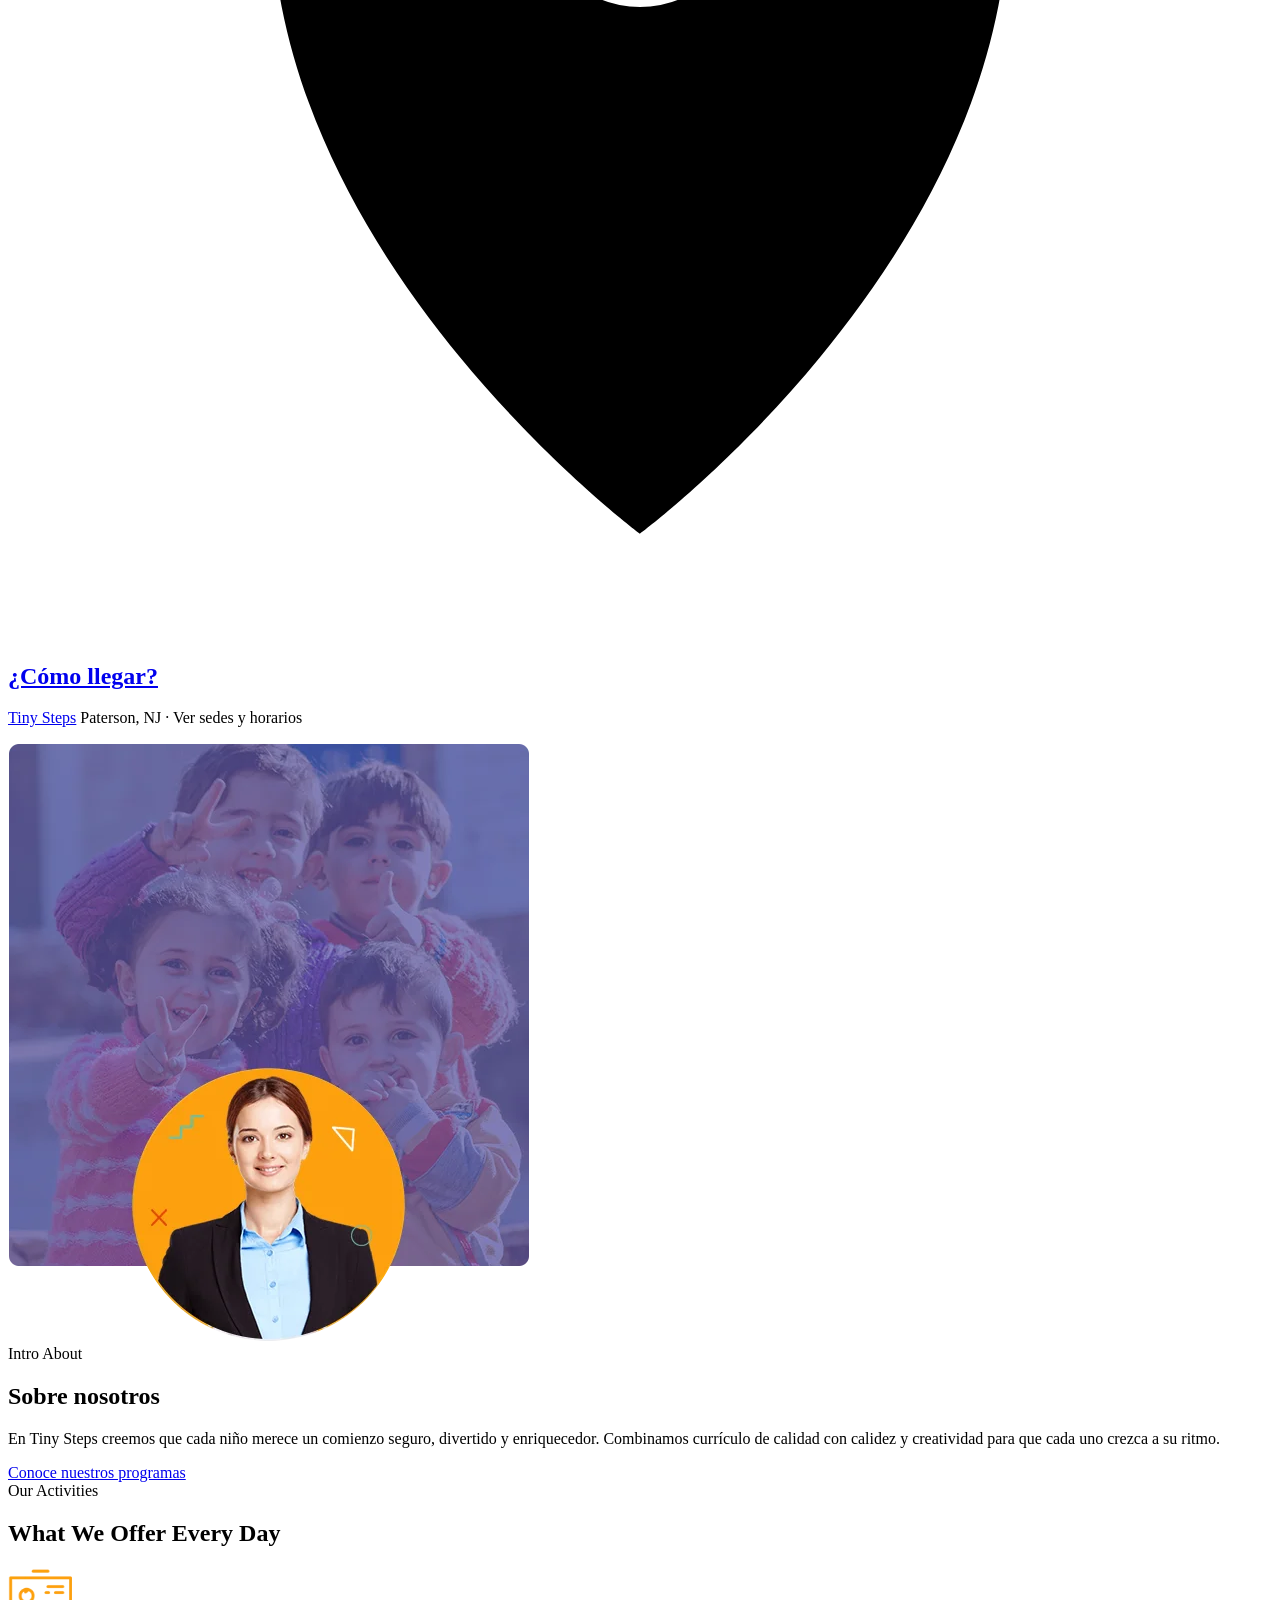
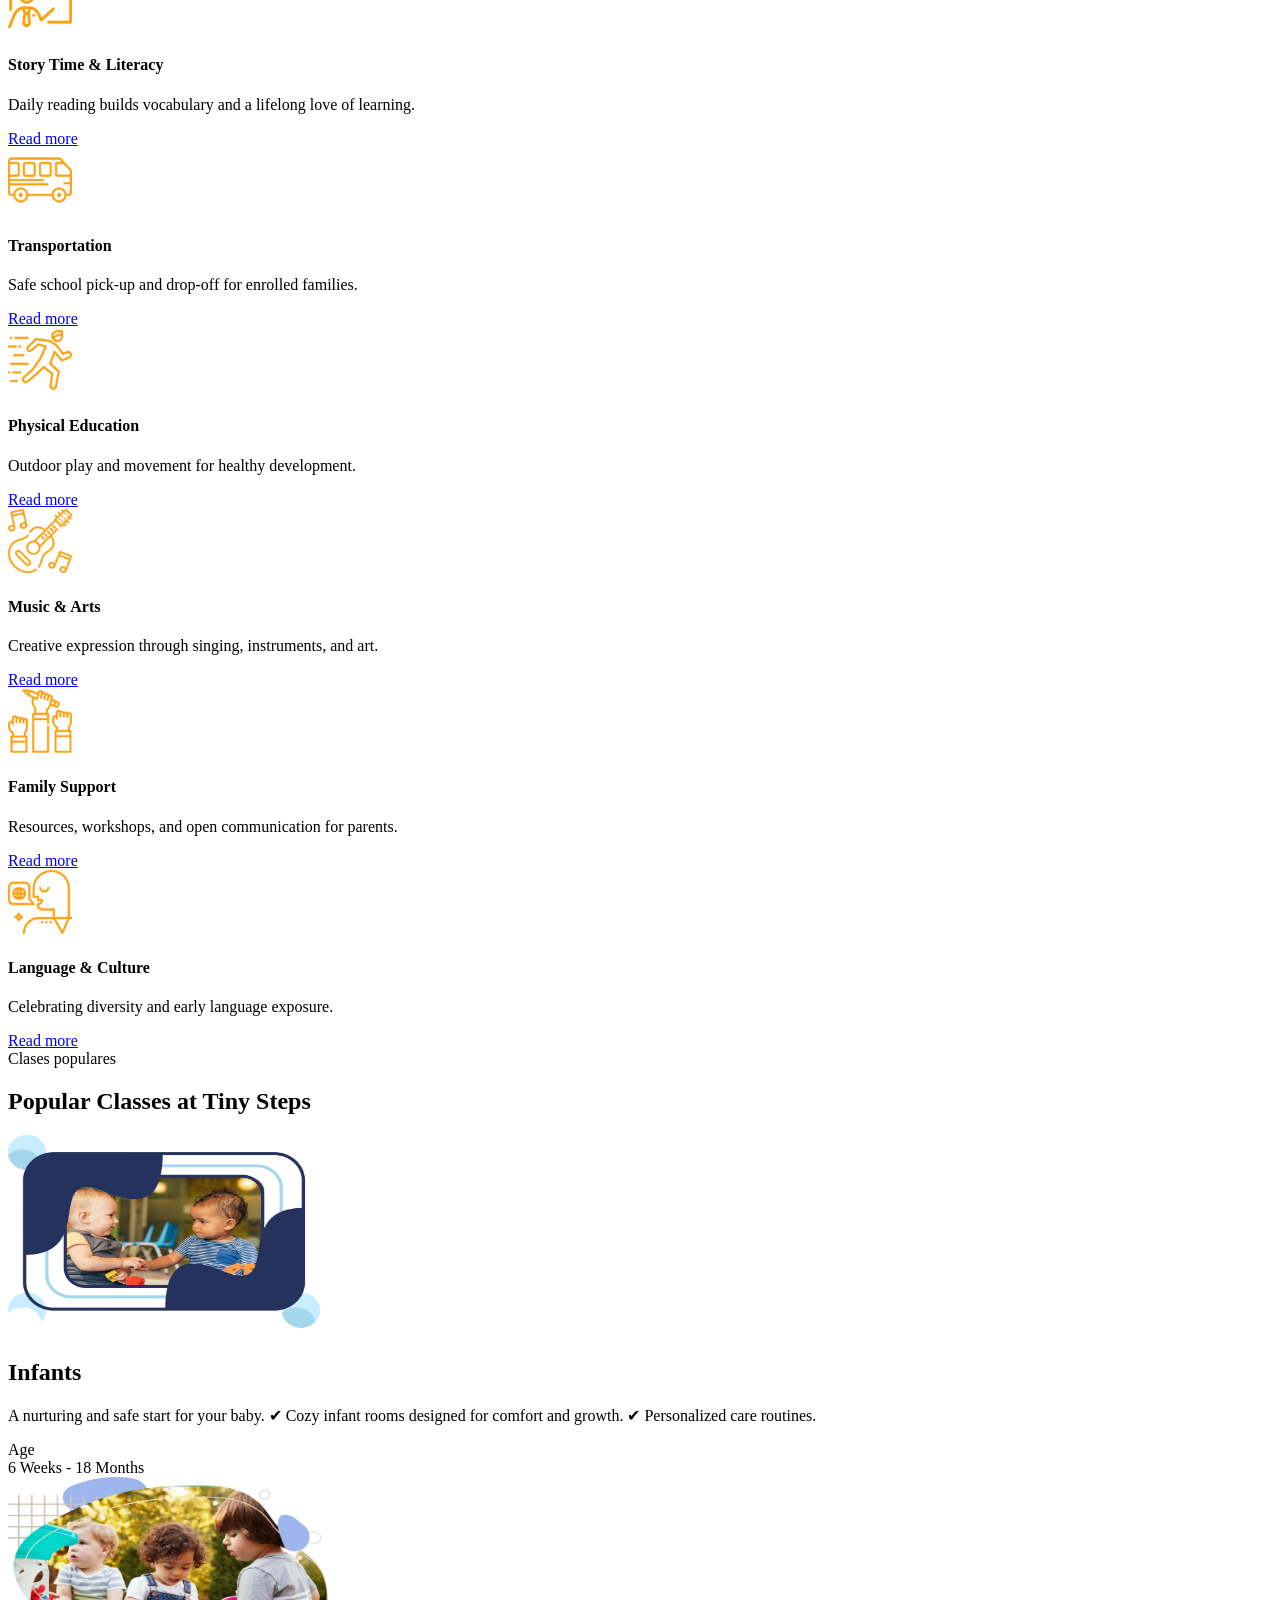
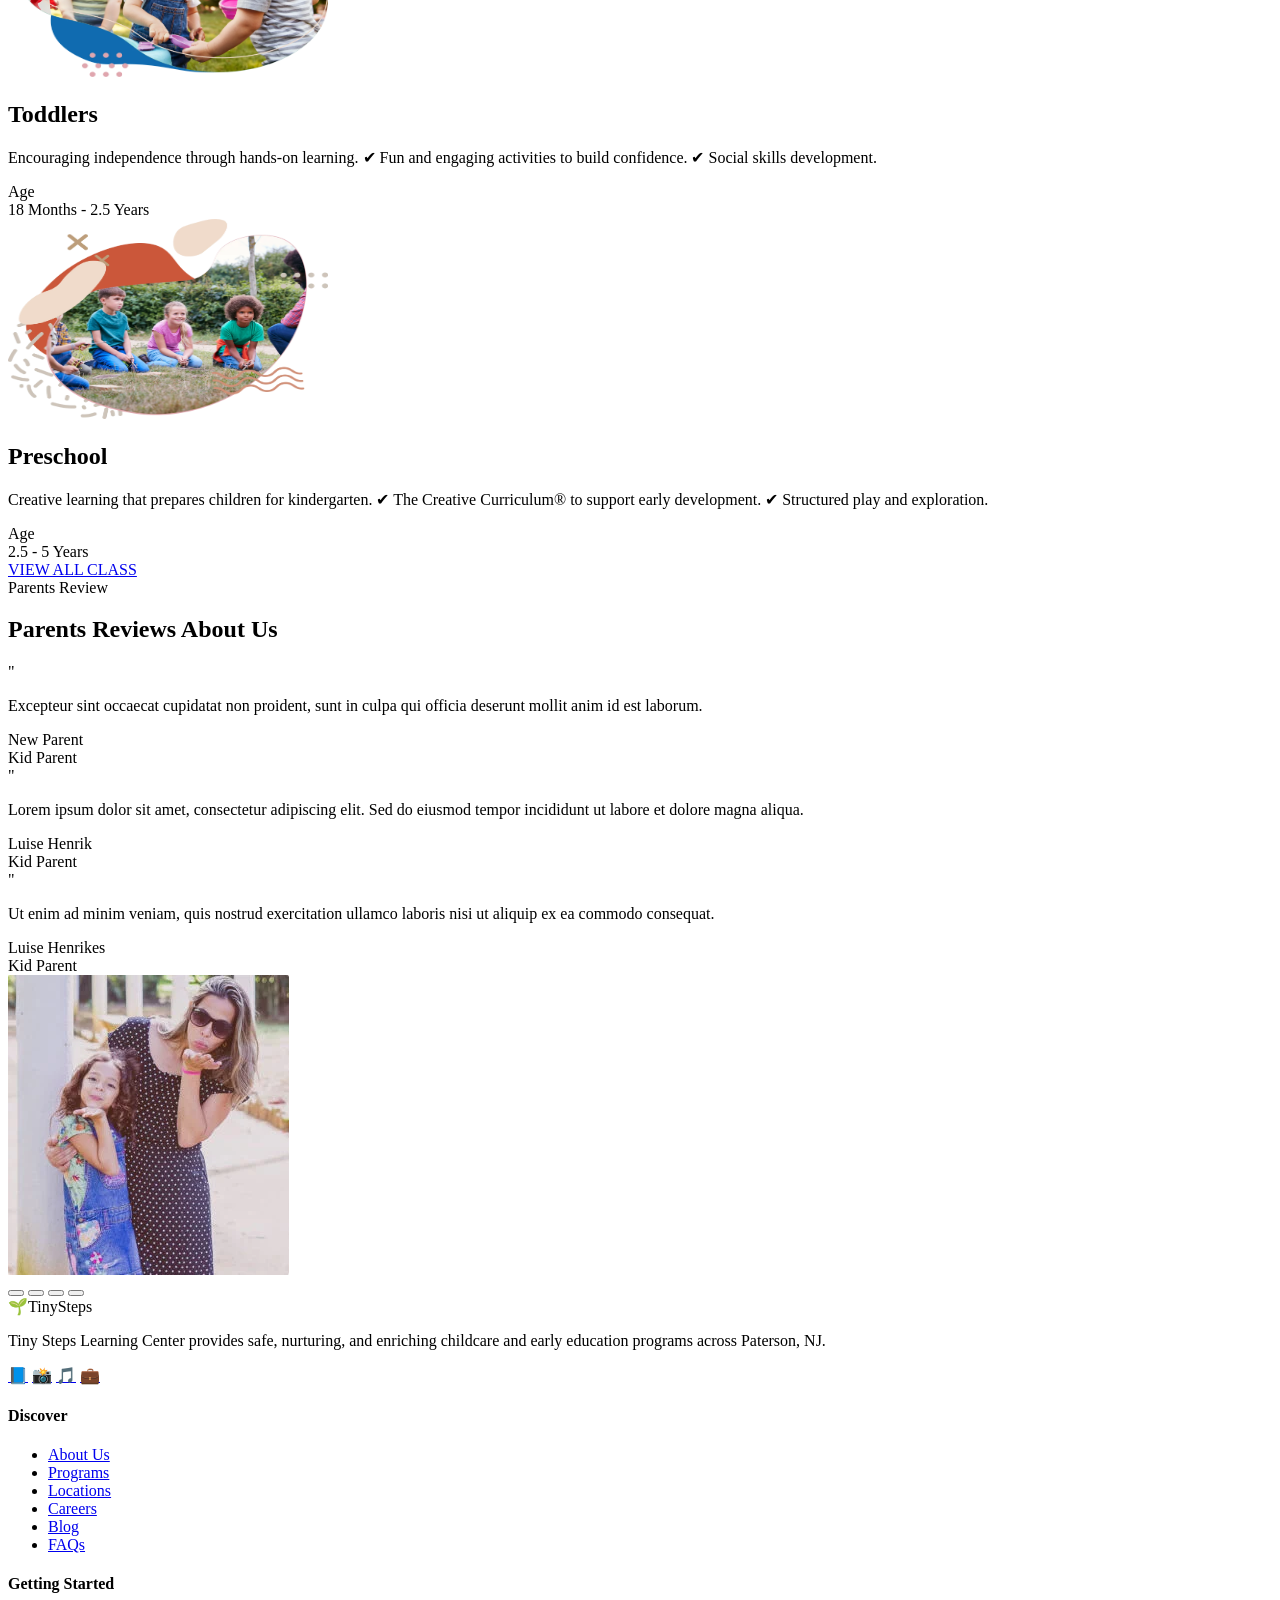
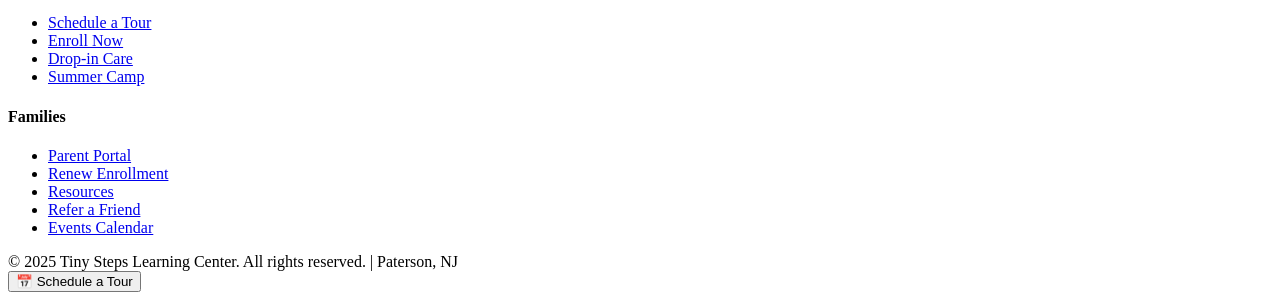
==== commit 2e47bde3: "Update index.html to change font styles and link to main CSS file, enhancing visual consistency. Add" ====
--- a/index.html
+++ b/index.html
@@ -5,8 +5,8 @@
   <meta name="viewport" content="width=device-width, initial-scale=1.0"/>
   <link rel="icon" href="./images/cropped-logo-head.png" type="image/png" />
   <title>Tiny Steps Learning Center</title>
-  <link href="https://fonts.googleapis.com/css2?family=Nunito:wght@400;600;700;800;900&family=Playfair+Display:wght@700;900&display=swap" rel="stylesheet"/>
-  <link rel="stylesheet" href="./css/styles.css"/>
+  <link href="https://fonts.googleapis.com/css2?family=Baloo+2:wght@400;500;600;700;800&family=Fredoka:wght@500;600;700&display=swap" rel="stylesheet"/>
+  <link rel="stylesheet" href="./css/main.css"/>
 </head>
 <body>
 
@@ -56,6 +56,7 @@
       <li><a href="#/blog">Blog</a></li>
       <li><a href="#/contact" class="nav-cta">Enroll Now</a></li>
     </ul>
+    <a class="nav-profile" href="#/contact" aria-label="Contáctanos">👤</a>
     <button type="button" class="hamburger" id="hamburger" aria-label="Abrir menú">☰</button>
   </nav>
 </header>
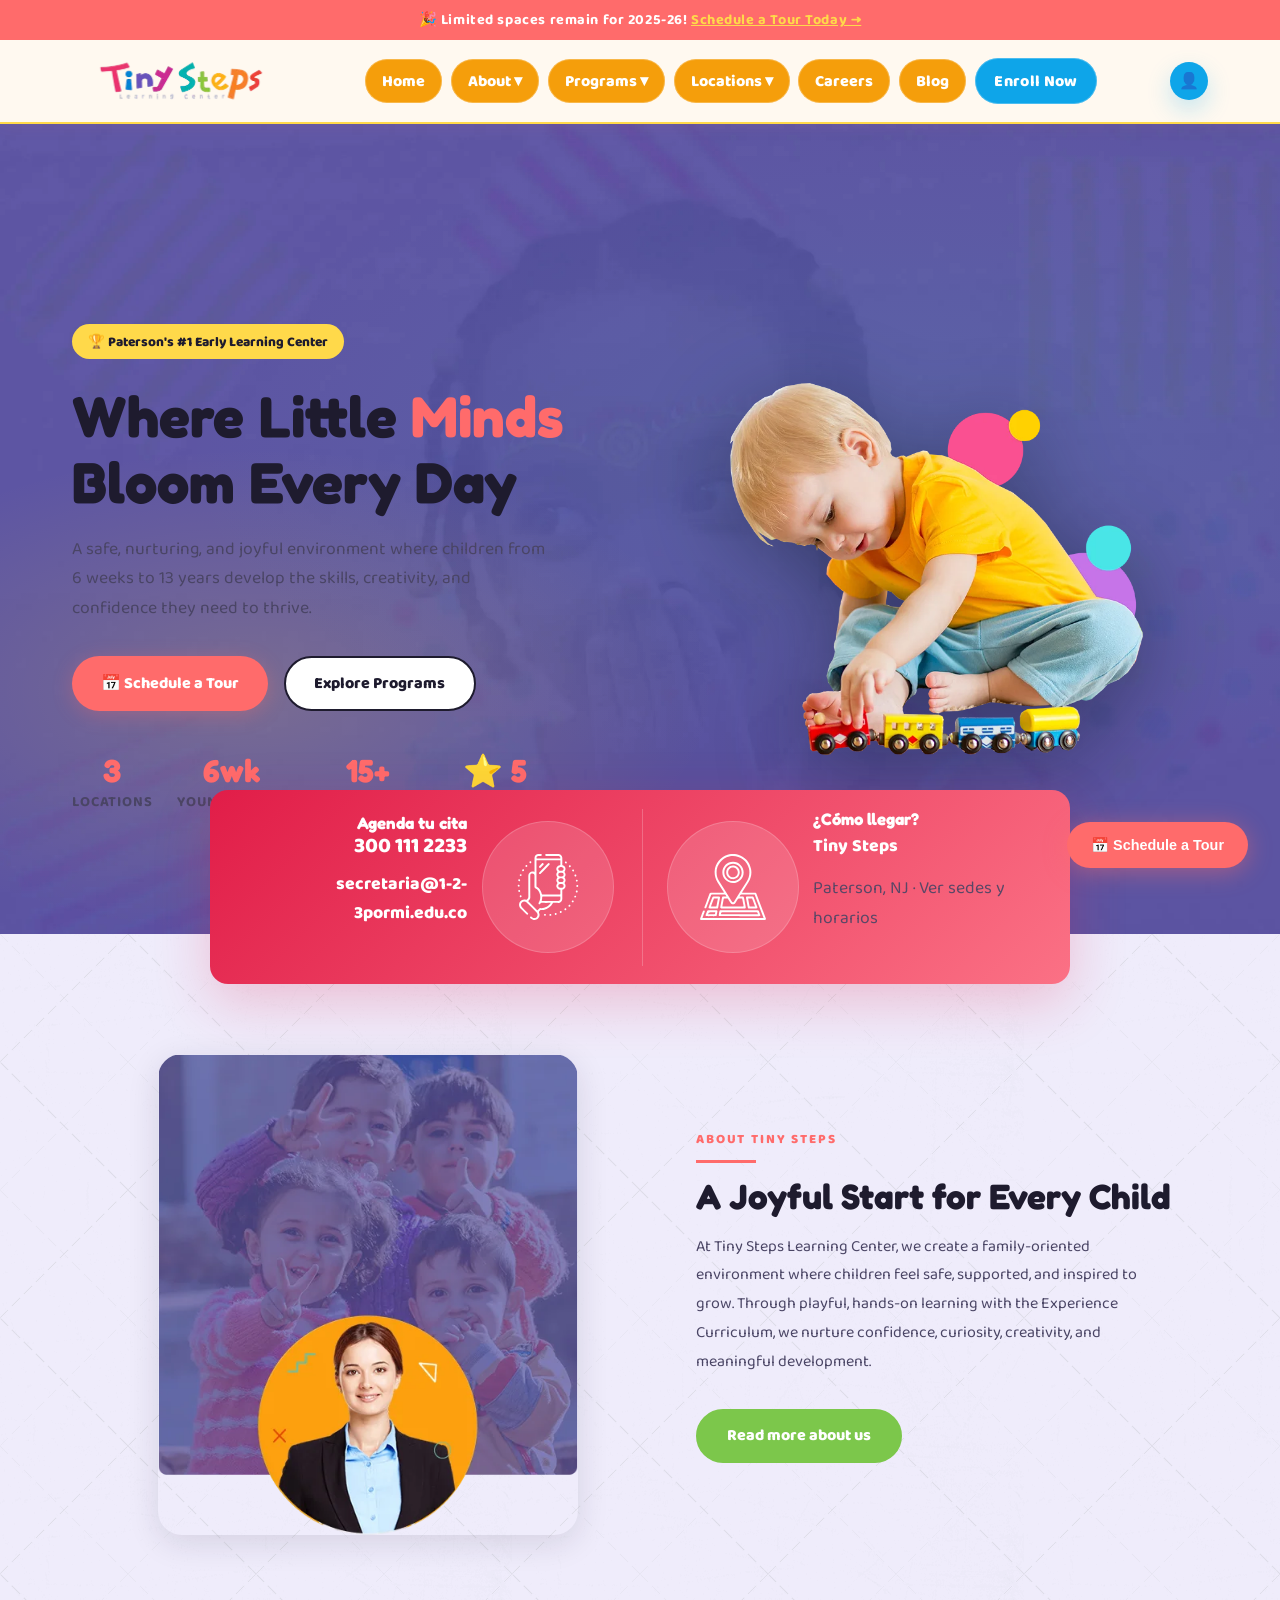
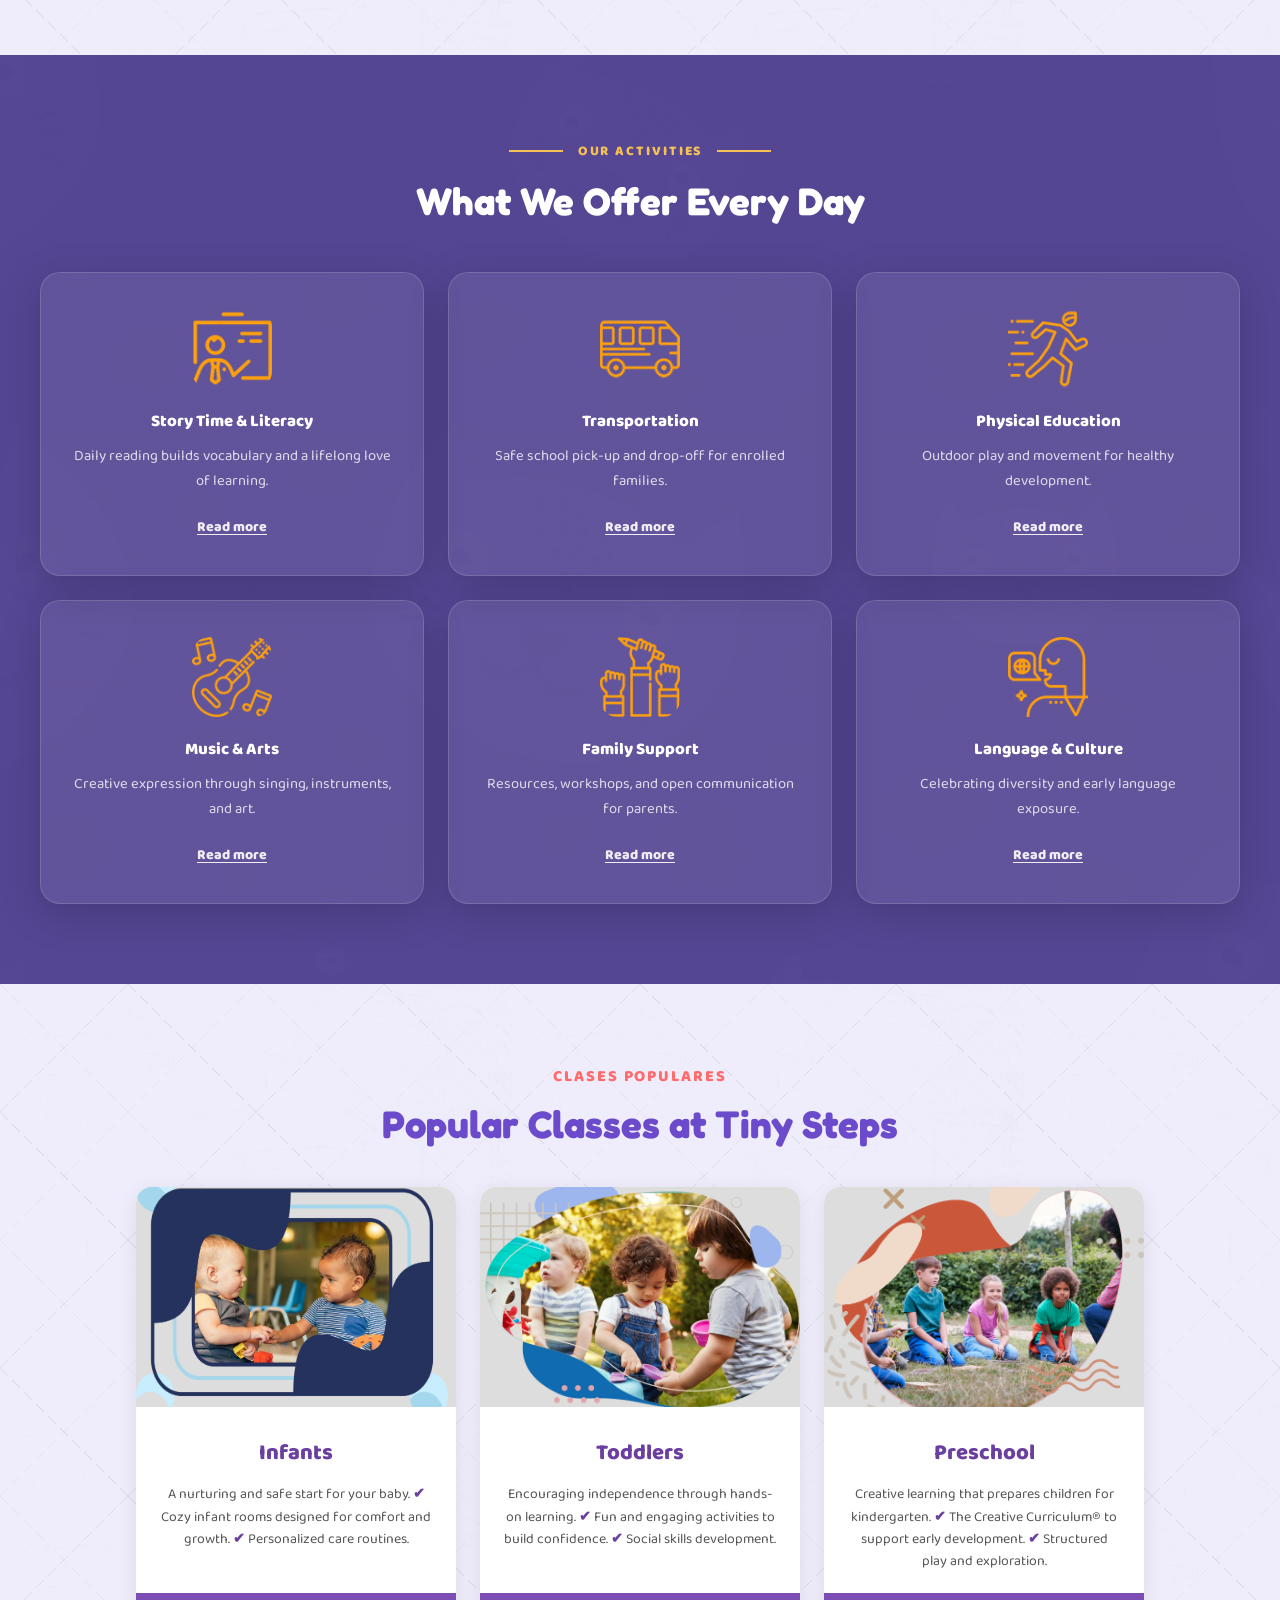
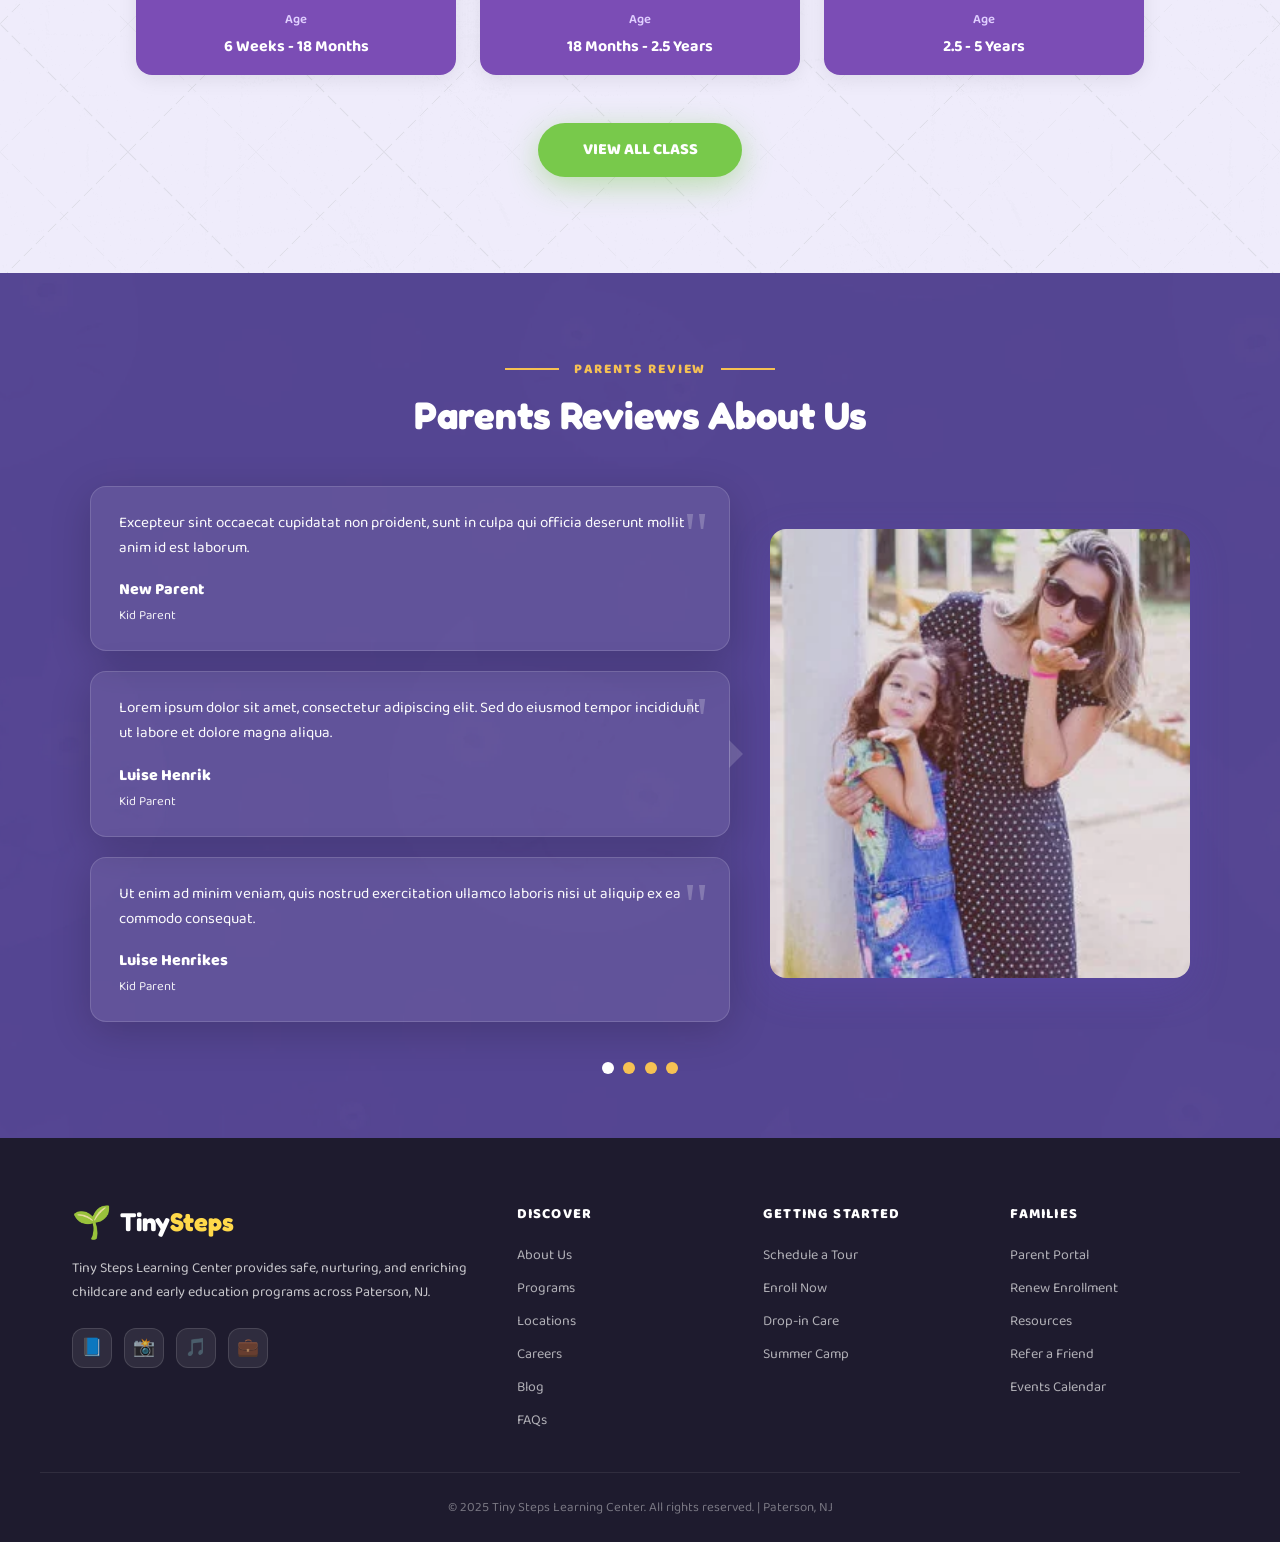
==== commit 15ef9cb9: "Update index.html to change 'About' links to point to the new '/aboutus' route, enhancing navigation" ====
--- a/index.html
+++ b/index.html
@@ -24,9 +24,9 @@
     <ul class="nav-links">
       <li><a href="#/home">Home</a></li>
       <li>
-        <a href="#/home">About ▾</a>
+        <a href="#/aboutus">About ▾</a>
         <div class="dropdown">
-          <a href="#/home">About Us</a>
+          <a href="#/aboutus">About Us</a>
           <a href="#/home">Why Tiny Steps?</a>
           <a href="#/home">Our Commitment</a>
           <a href="#/home">FAQs & Policies</a>
@@ -80,7 +80,7 @@
     <div class="footer-col">
       <h4>Discover</h4>
       <ul>
-        <li><a href="#/home">About Us</a></li>
+        <li><a href="#/aboutus">About Us</a></li>
         <li><a href="#/programs">Programs</a></li>
         <li><a href="#/locations">Locations</a></li>
         <li><a href="#/contact">Careers</a></li>
--- a/css/main.css
+++ b/css/main.css
@@ -0,0 +1,7 @@
+/* Modular CSS entrypoint */
+@import url('./base.css');
+@import url('./layout.css');
+@import url('./components.css');
+@import url('./sections/home.css');
+@import url('./sections/pages.css');
+@import url('./responsive.css');
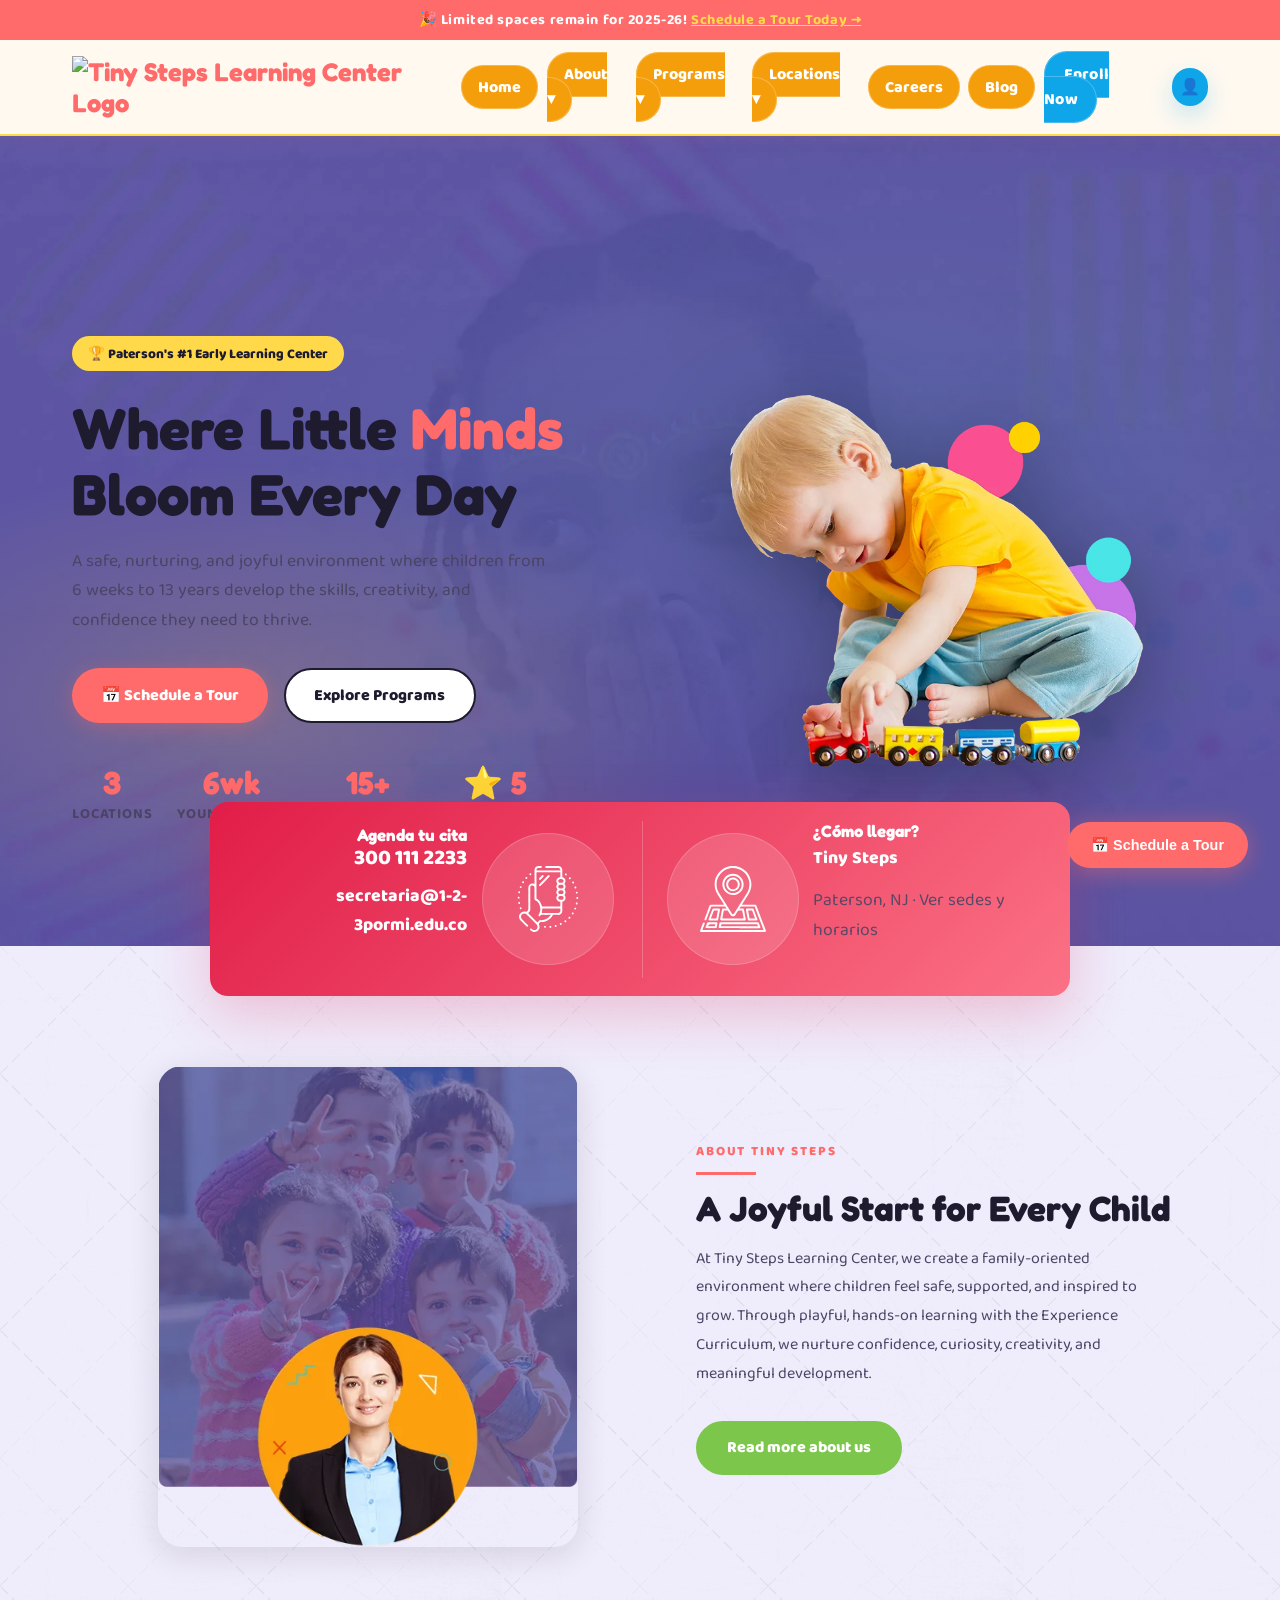
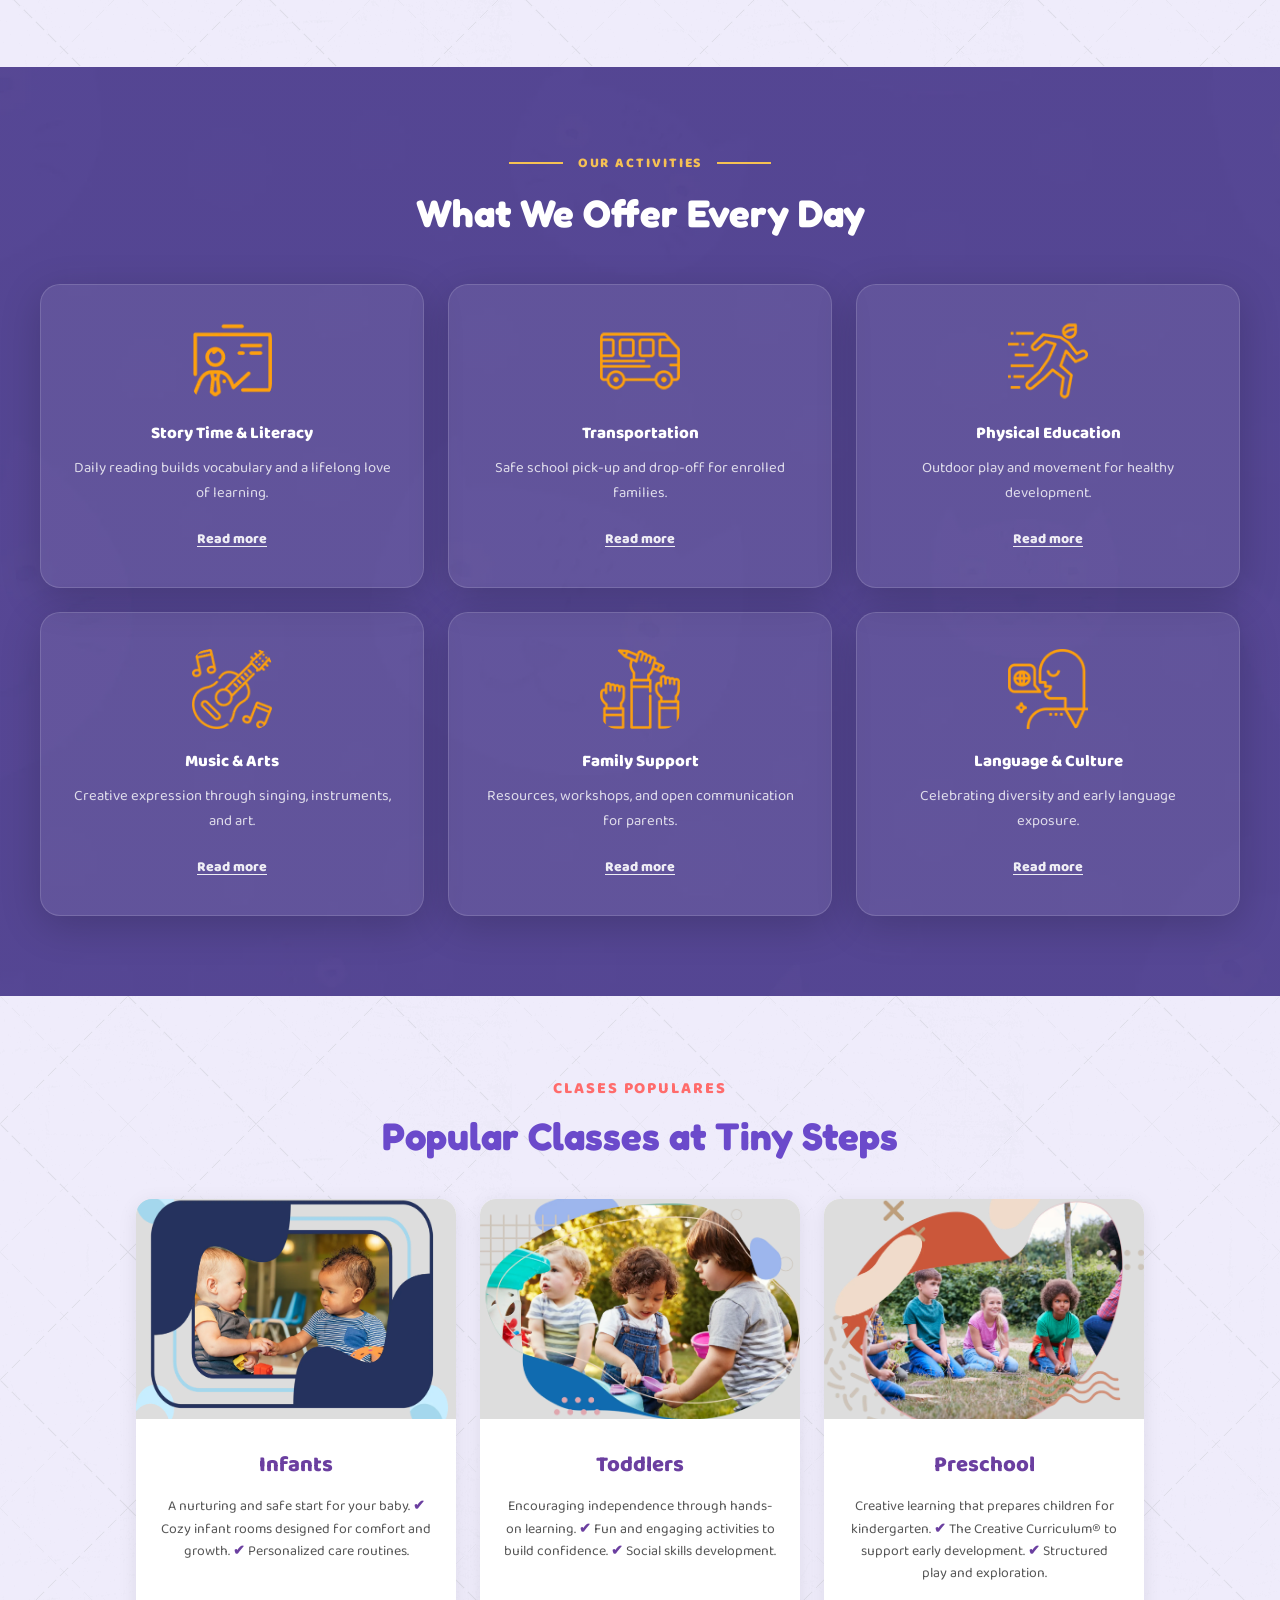
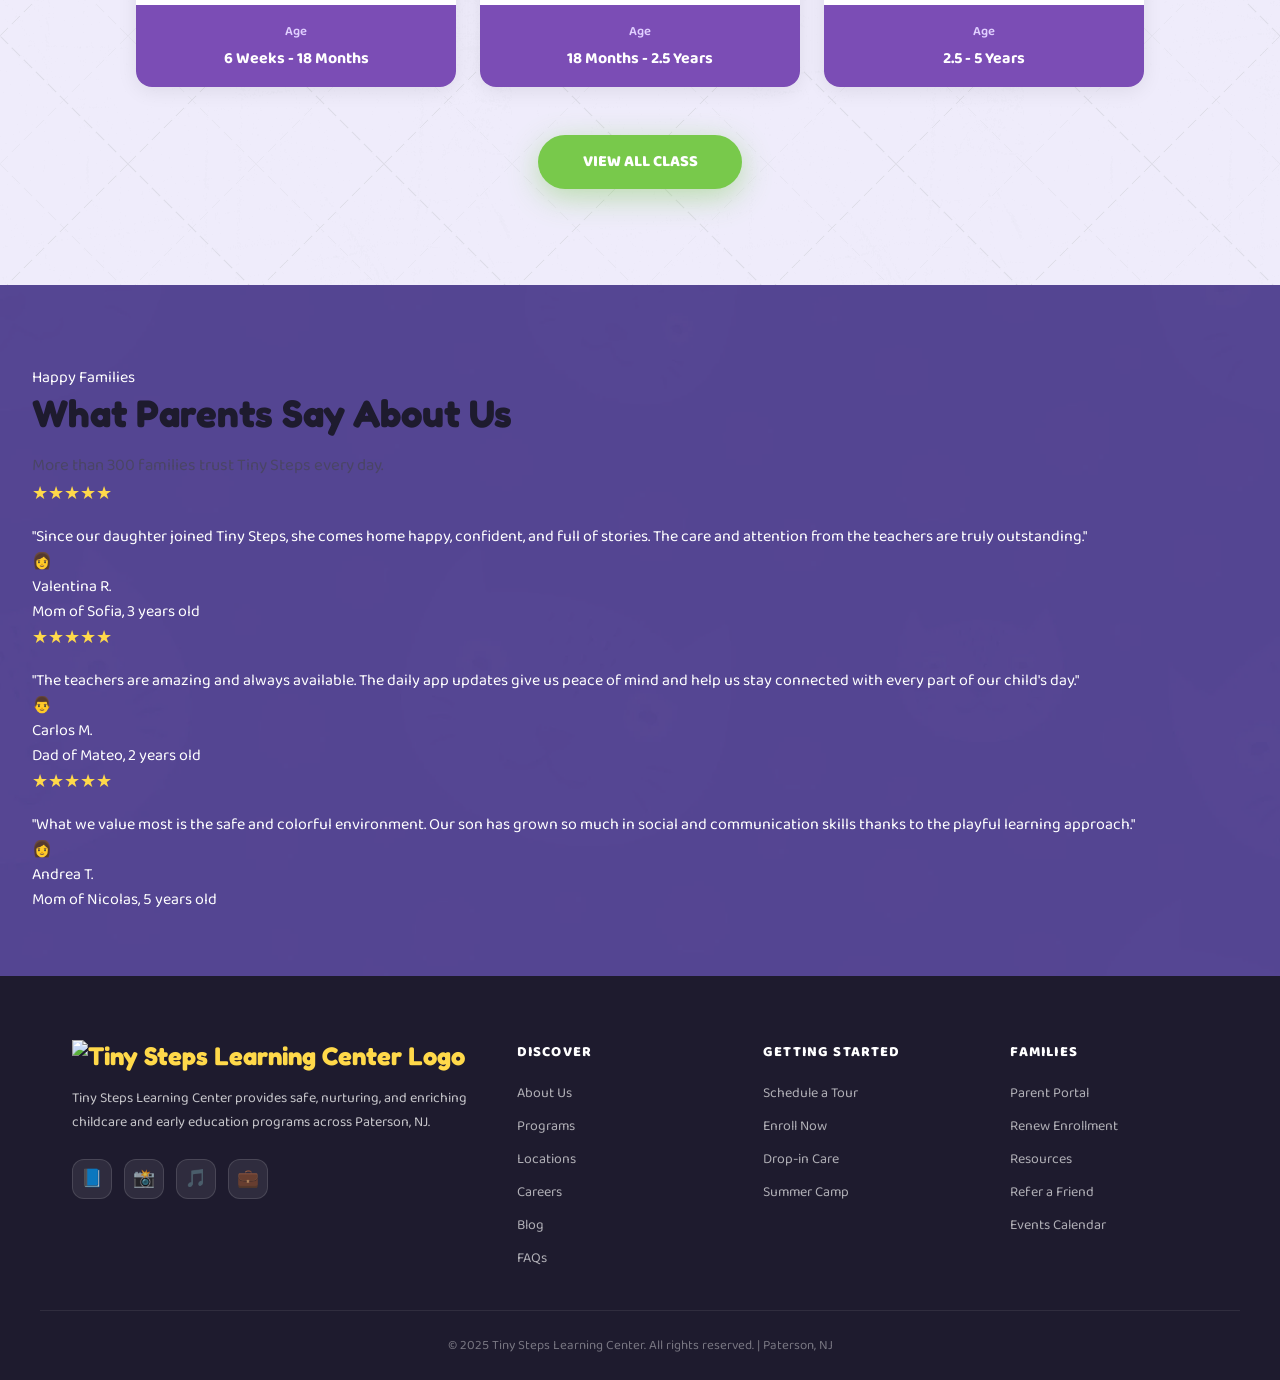
==== commit 3a9fe435: "update logo" ====
--- a/index.html
+++ b/index.html
@@ -19,7 +19,7 @@
 <header>
   <nav>
     <a href="#/home" class="logo">
-      <img src="./images/Logo_Tiny.webp" alt="Tiny Steps Learning Center Logo" />
+      <img src="./images/Logo-Tiny-1-removebg.png" alt="Tiny Steps Learning Center Logo" />
     </a>
     <ul class="nav-links">
       <li><a href="#/home">Home</a></li>
@@ -68,7 +68,9 @@
 <footer>
   <div class="footer-inner">
     <div class="footer-brand">
-      <div class="logo"><span class="logo-icon">🌱</span><span class="logo-footer-text">Tiny<span>Steps</span></span></div>
+      <div class="logo">
+        <img src="./images/Logo-Tiny-1-removebg.png" alt="Tiny Steps Learning Center Logo" loading="lazy" />
+      </div>
       <p>Tiny Steps Learning Center provides safe, nurturing, and enriching childcare and early education programs across Paterson, NJ.</p>
       <div class="socials">
         <a class="social-btn" href="#" aria-label="Facebook">📘</a>
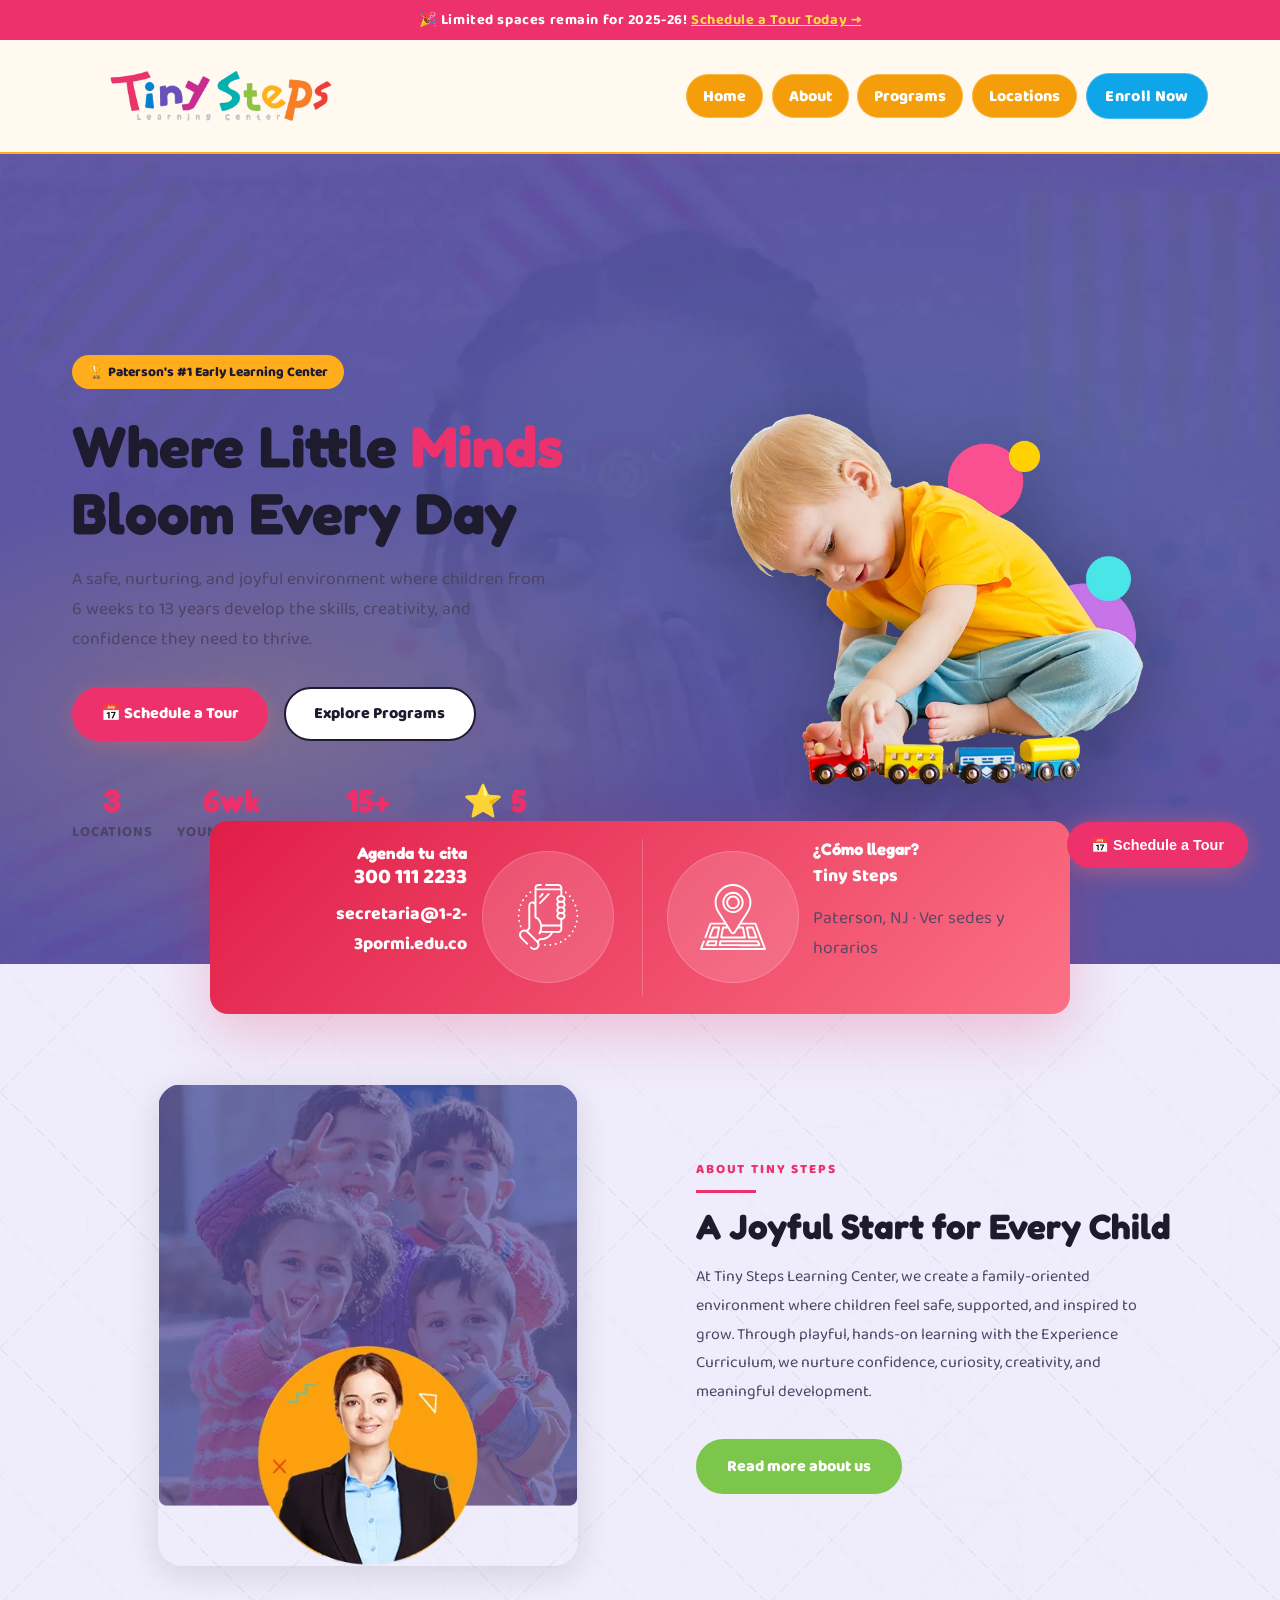
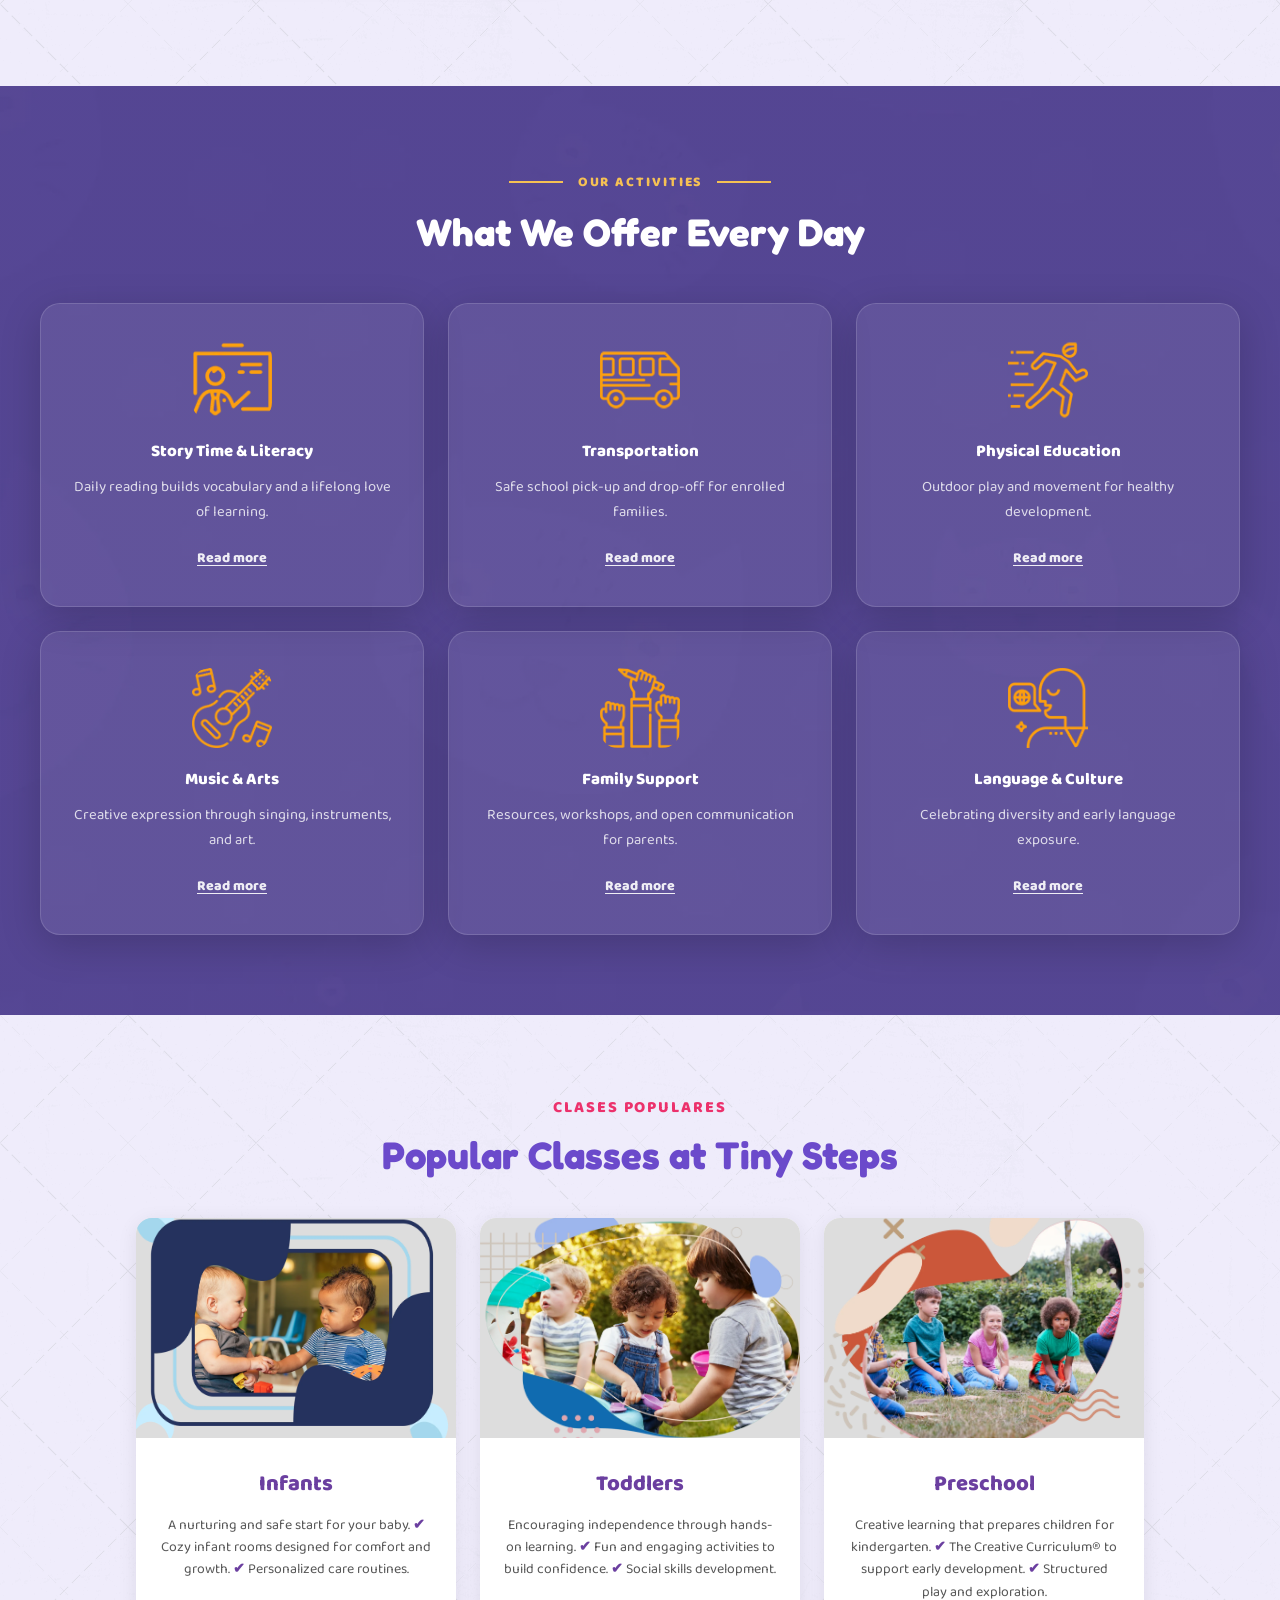
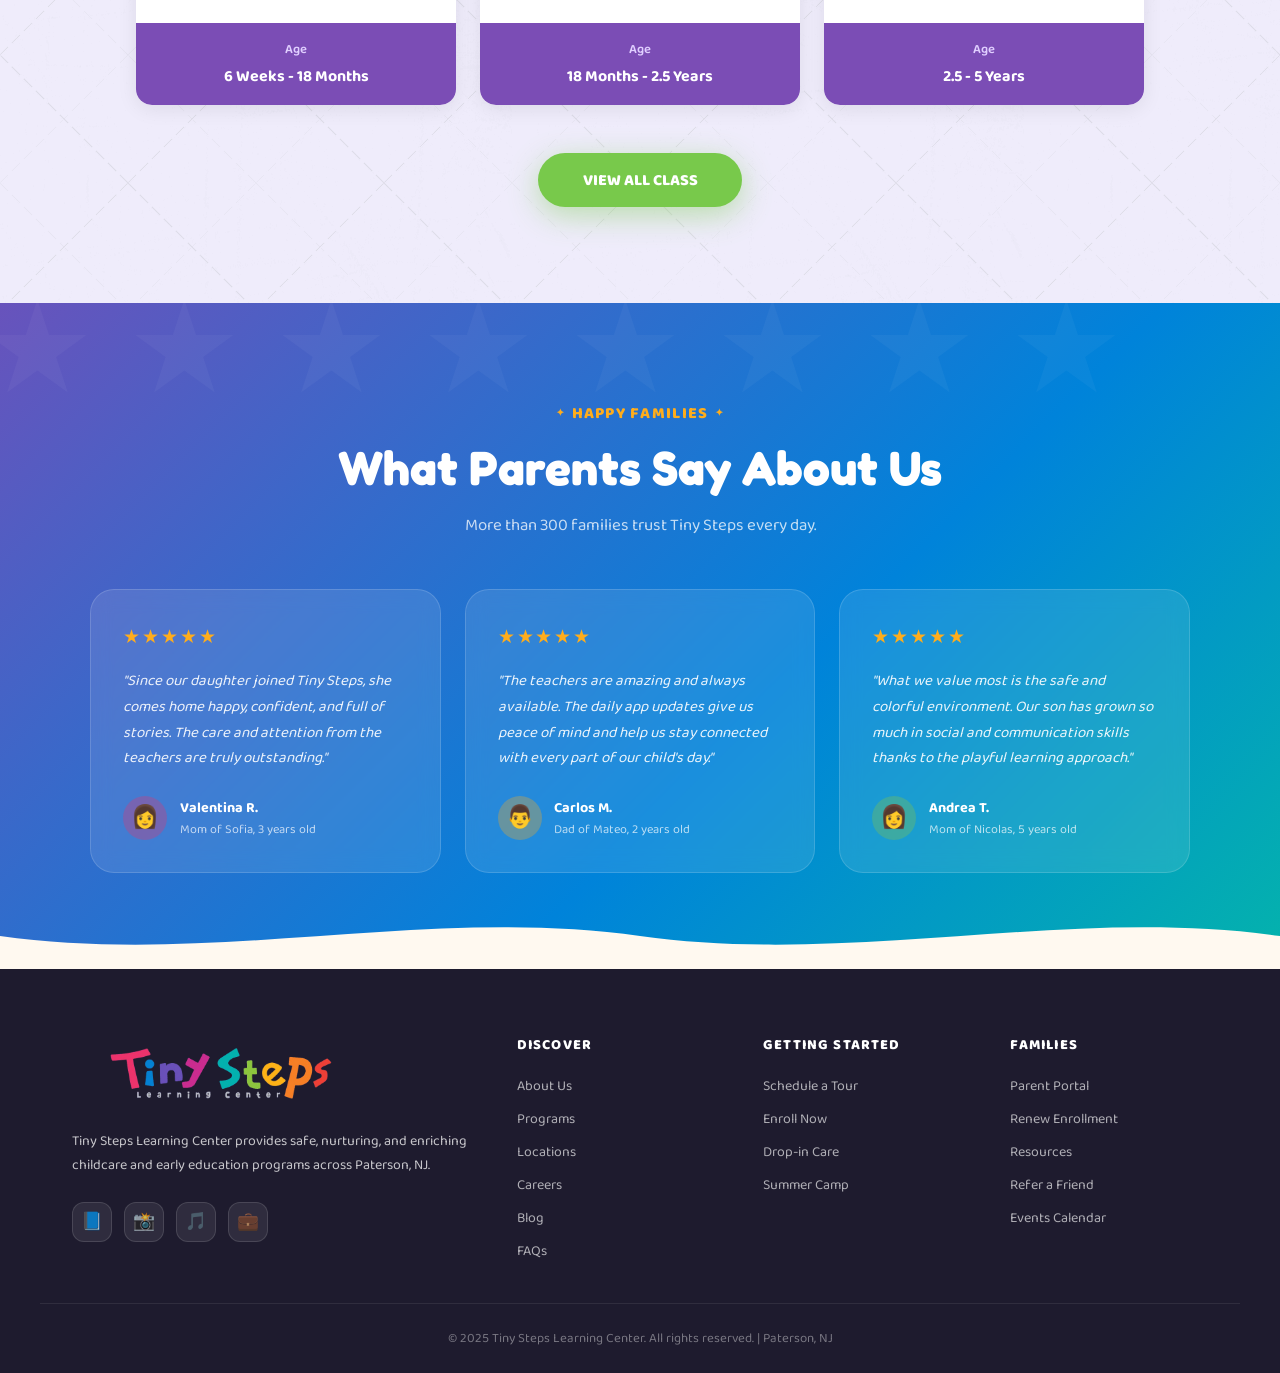
==== commit a3da7195: "Add floating shapes background to index.html for enhanced visual appeal. Simplified navigation by re" ====
--- a/index.html
+++ b/index.html
@@ -9,6 +9,16 @@
   <link rel="stylesheet" href="./css/main.css"/>
 </head>
 <body>
+
+<!-- Floating shapes background (fixed, sections float over it on scroll) -->
+<div class="bg-shapes" id="bg-shapes" aria-hidden="true">
+  <div class="shape shape-s1"></div>
+  <div class="shape shape-s2"></div>
+  <div class="shape shape-s3"></div>
+  <div class="shape shape-s4"></div>
+  <div class="shape shape-s5"></div>
+  <div class="shape shape-s6"></div>
+</div>
 
 <!-- Announcement Bar -->
 <div class="topbar">
@@ -23,40 +33,11 @@
     </a>
     <ul class="nav-links">
       <li><a href="#/home">Home</a></li>
-      <li>
-        <a href="#/aboutus">About ▾</a>
-        <div class="dropdown">
-          <a href="#/aboutus">About Us</a>
-          <a href="#/home">Why Tiny Steps?</a>
-          <a href="#/home">Our Commitment</a>
-          <a href="#/home">FAQs & Policies</a>
-          <a href="#/home">Refer a Friend</a>
-        </div>
-      </li>
-      <li>
-        <a href="#/programs">Programs ▾</a>
-        <div class="dropdown">
-          <a href="#/programs">Infants (6wk–18mo)</a>
-          <a href="#/programs">Toddlers (18mo–2.5yr)</a>
-          <a href="#/programs">Preschool (2.5–5yr)</a>
-          <a href="#/programs">After School</a>
-          <a href="#/programs">Drop-in Care</a>
-          <a href="#/programs">Summer Camp</a>
-        </div>
-      </li>
-      <li>
-        <a href="#/locations">Locations ▾</a>
-        <div class="dropdown">
-          <a href="#/locations">McBride Ave</a>
-          <a href="#/locations">Paterson Ave</a>
-          <a href="#/locations">Union Ave</a>
-        </div>
-      </li>
-      <li><a href="#/contact">Careers</a></li>
-      <li><a href="#/blog">Blog</a></li>
+      <li><a href="#/aboutus">About</a></li>
+      <li><a href="#/programs">Programs</a></li>
+      <li><a href="#/locations">Locations</a></li>
       <li><a href="#/contact" class="nav-cta">Enroll Now</a></li>
     </ul>
-    <a class="nav-profile" href="#/contact" aria-label="Contáctanos">👤</a>
     <button type="button" class="hamburger" id="hamburger" aria-label="Abrir menú">☰</button>
   </nav>
 </header>
@@ -118,6 +99,7 @@
 <button type="button" class="float-btn" id="float-tour-btn">📅 Schedule a Tour</button>
 
 <script src="./js/router.js"></script>
+<script src="./js/programs.js"></script>
 <script src="./js/app.js"></script>
 <script src="./js/script.js"></script>
 </body>
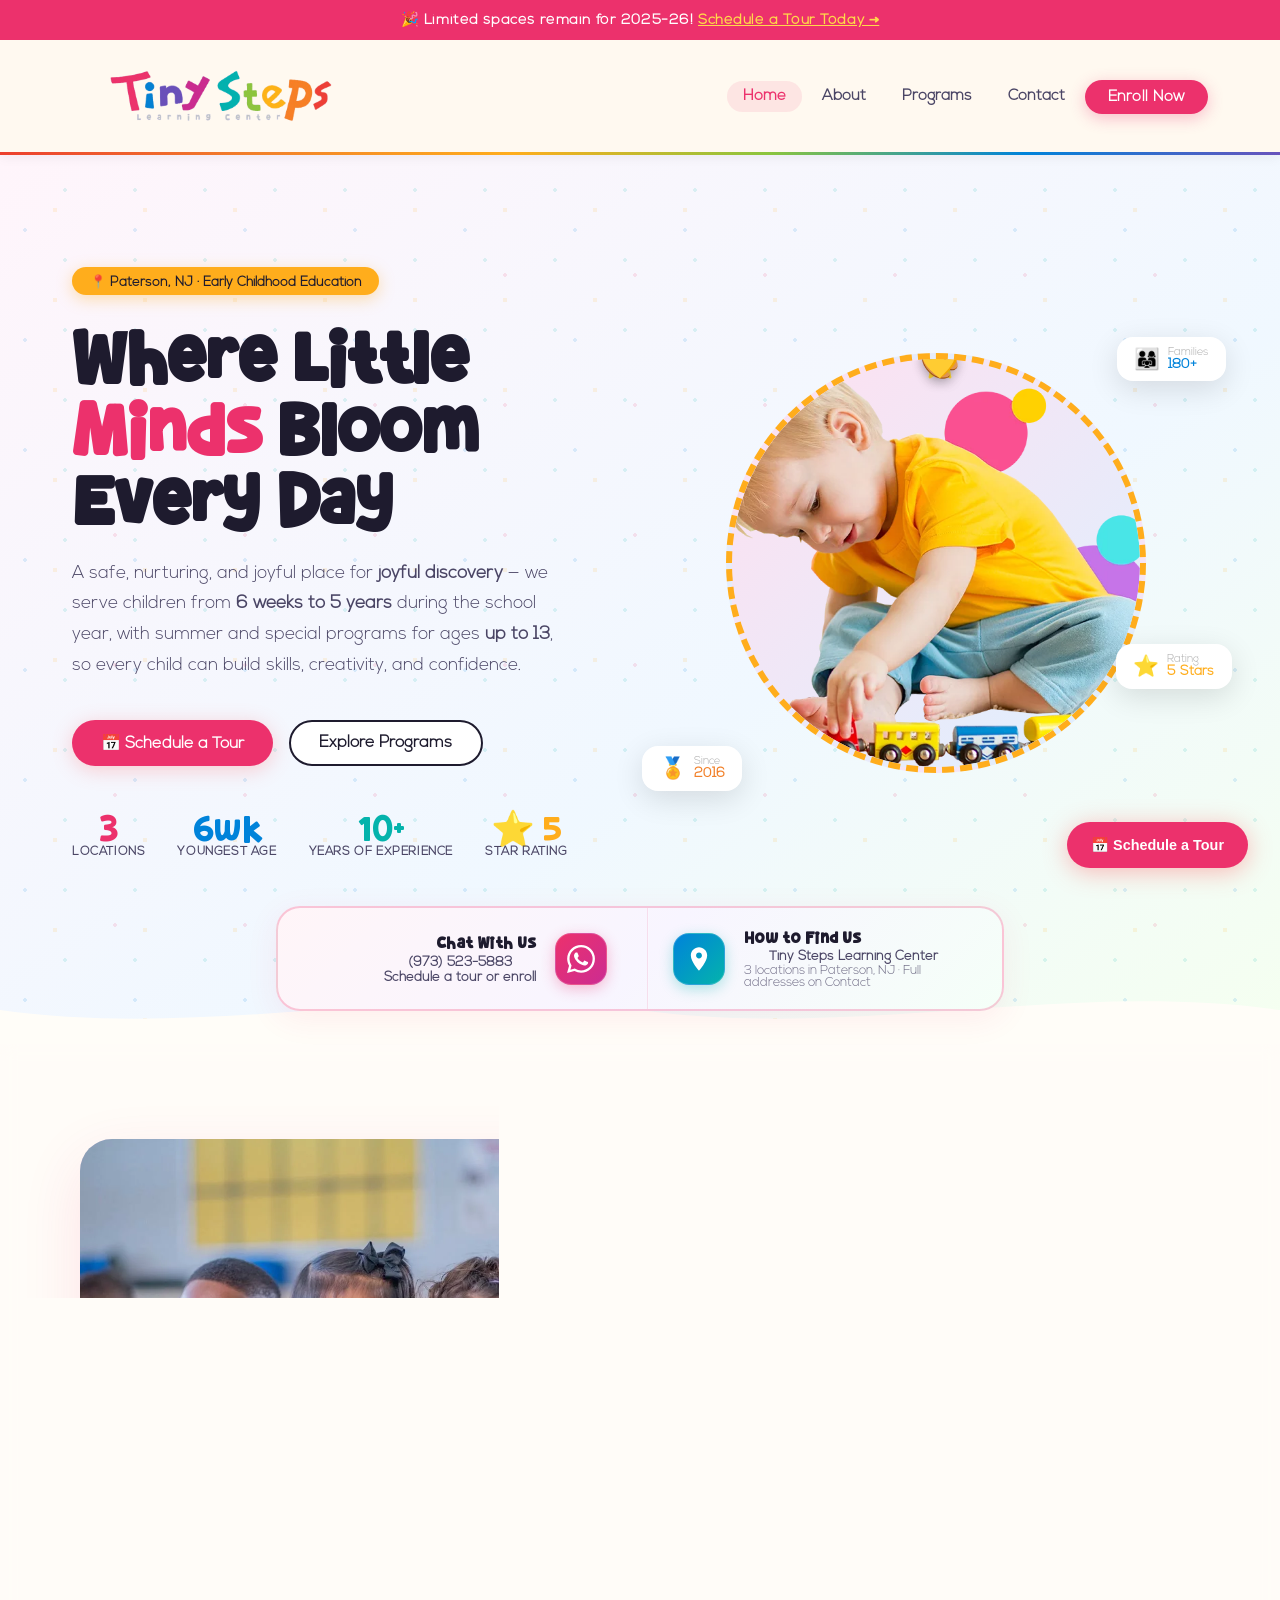
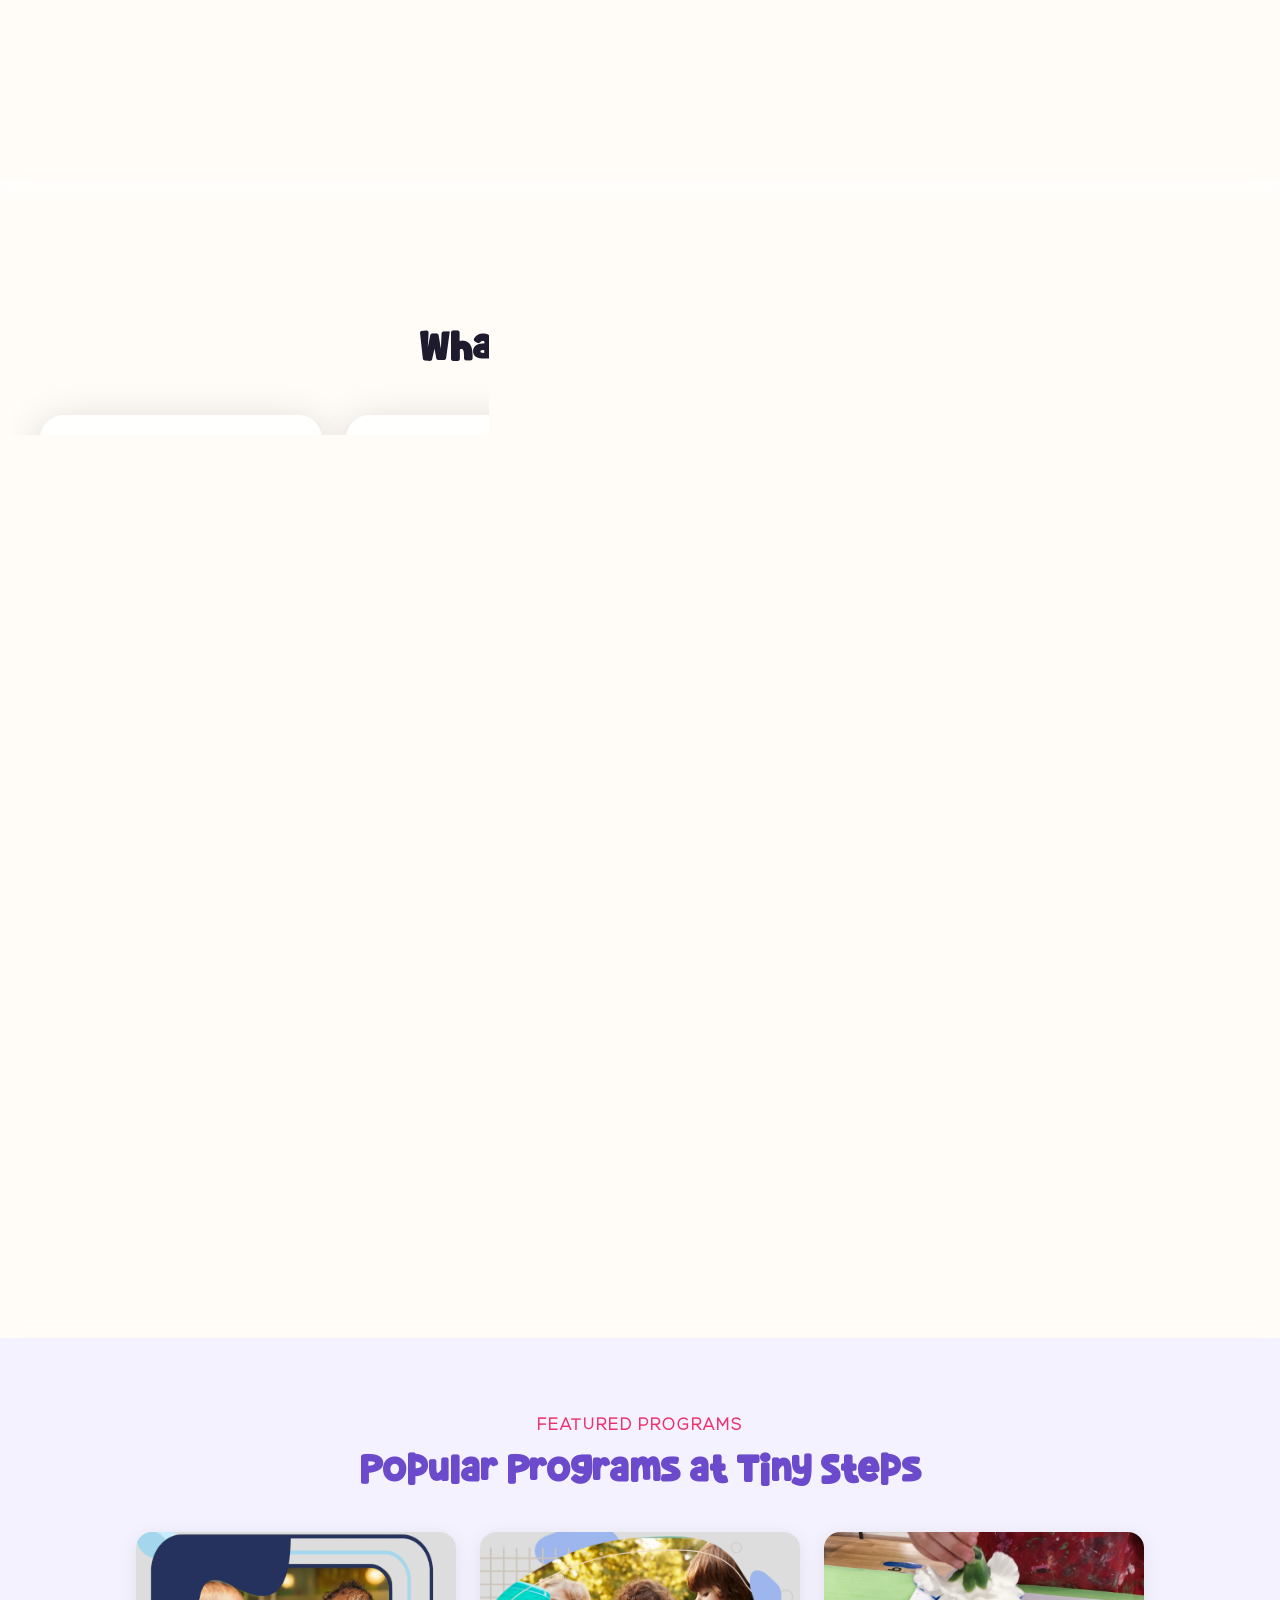
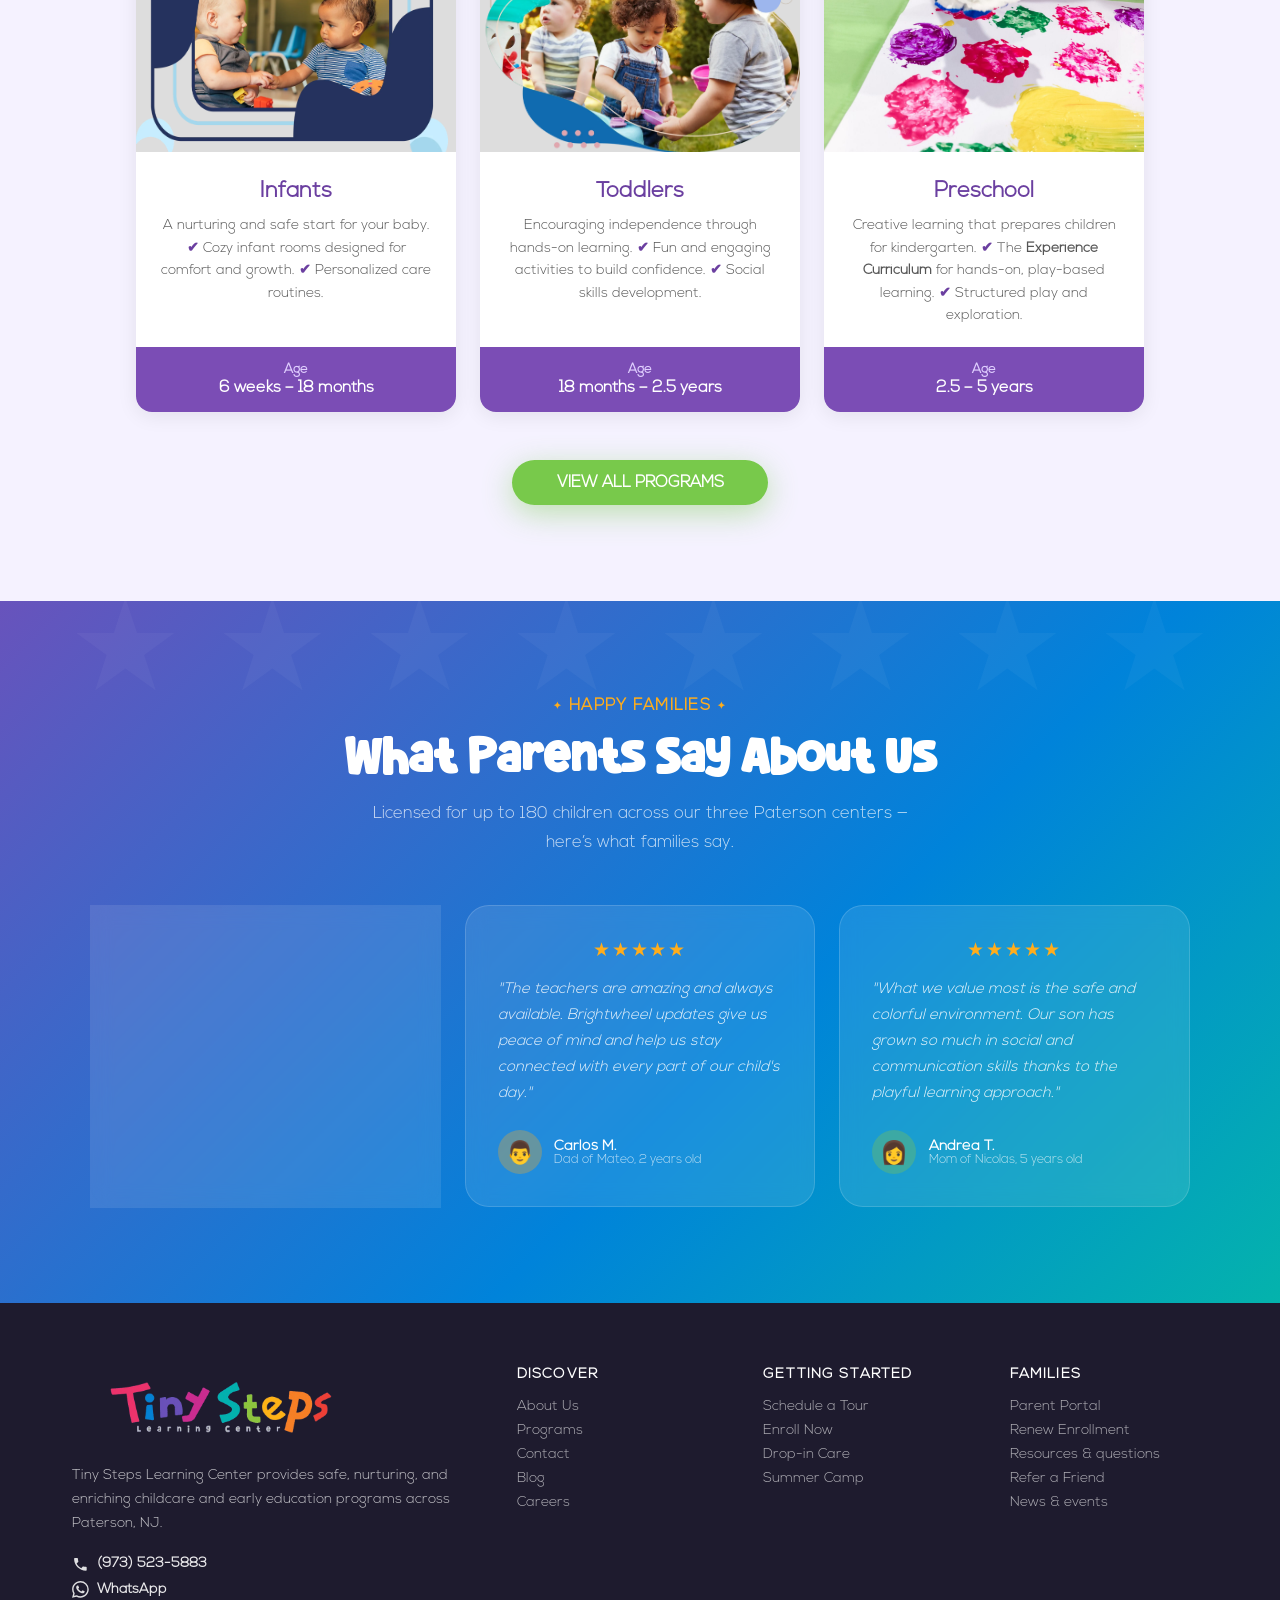
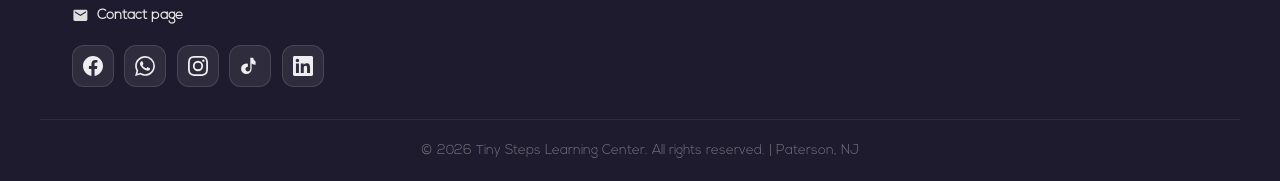
==== commit a6a2a175: "Update index.html to replace 'Locations' link with 'Contact' and enhance footer with new contact opt" ====
--- a/index.html
+++ b/index.html
@@ -35,7 +35,7 @@
       <li><a href="#/home">Home</a></li>
       <li><a href="#/aboutus">About</a></li>
       <li><a href="#/programs">Programs</a></li>
-      <li><a href="#/locations">Locations</a></li>
+      <li><a href="#/contact">Contact</a></li>
       <li><a href="#/contact" class="nav-cta">Enroll Now</a></li>
     </ul>
     <button type="button" class="hamburger" id="hamburger" aria-label="Abrir menú">☰</button>
@@ -53,22 +53,56 @@
         <img src="./images/Logo-Tiny-1-removebg.png" alt="Tiny Steps Learning Center Logo" loading="lazy" />
       </div>
       <p>Tiny Steps Learning Center provides safe, nurturing, and enriching childcare and early education programs across Paterson, NJ.</p>
-      <div class="socials">
-        <a class="social-btn" href="#" aria-label="Facebook">📘</a>
-        <a class="social-btn" href="#" aria-label="Instagram">📸</a>
-        <a class="social-btn" href="#" aria-label="LinkedIn">🎵</a>
-        <a class="social-btn" href="#" aria-label="Careers">💼</a>
+      <div class="footer-contact">
+        <a href="tel:+19735235883" class="footer-contact-link">
+          <svg class="footer-contact-icon" viewBox="0 0 24 24" aria-hidden="true" focusable="false"><path fill="currentColor" d="M6.62 10.79c1.44 2.83 3.76 5.14 6.59 6.59l2.2-2.2c.27-.27.67-.36 1.02-.24 1.12.37 2.33.57 3.57.57.55 0 1 .45 1 1V20c0 .55-.45 1-1 1-9.39 0-17-7.61-17-17 0-.55.45-1 1-1h3.5c.55 0 1 .45 1 1 0 1.25.2 2.45.57 3.57.11.35.03.74-.25 1.02l-2.2 2.2z"/></svg>
+          <span>(973) 523-5883</span>
+        </a>
+        <a href="https://wa.me/19735235883?text=Hi%21%20I%27d%20like%20to%20connect%20about%20Tiny%20Steps." class="footer-contact-link footer-contact-link--wa" target="_blank" rel="noopener noreferrer">
+          <svg class="footer-contact-icon" viewBox="0 0 24 24" aria-hidden="true" focusable="false"><path fill="currentColor" d="M17.472 14.382c-.297-.149-1.758-.867-2.03-.967-.273-.099-.471-.148-.67.15-.197.297-.767.966-.94 1.164-.173.199-.347.223-.644.075-.297-.15-1.255-.463-2.39-1.475-.883-.788-1.48-1.761-1.653-2.059-.173-.297-.018-.458.13-.606.134-.133.298-.347.446-.52.149-.174.198-.298.298-.497.099-.198.05-.371-.025-.52-.075-.149-.669-1.612-.916-2.207-.242-.579-.487-.5-.669-.51-.173-.008-.371-.01-.57-.01-.198 0-.52.074-.792.372-.272.297-1.04 1.016-1.04 2.479 0 1.462 1.065 2.875 1.213 3.074.149.198 2.096 3.2 5.077 4.487.709.306 1.262.489 1.694.625.712.227 1.36.195 1.871.118.571-.085 1.758-.719 2.006-1.413.248-.694.248-1.289.173-1.413-.074-.124-.272-.198-.57-.347m-5.421 7.403h-.004a9.87 9.87 0 01-5.031-1.378l-.361-.214-3.741.982.998-3.648-.235-.374a9.86 9.86 0 01-1.51-5.26c.001-5.45 4.436-9.884 9.888-9.884 2.64 0 5.122 1.03 6.988 2.898a9.825 9.825 0 012.893 6.994c-.003 5.45-4.437 9.884-9.885 9.884m8.413-18.297A11.815 11.815 0 0012.05 0C5.495 0 .16 5.335.157 11.892c0 2.096.547 4.142 1.588 5.945L.057 24l6.305-1.654a11.882 11.882 0 005.683 1.448h.005c6.554 0 11.89-5.335 11.893-11.893a11.821 11.821 0 00-3.48-8.413z"/></svg>
+          <span>WhatsApp</span>
+        </a>
+        <a href="#/contact" class="footer-contact-link">
+          <svg class="footer-contact-icon" viewBox="0 0 24 24" aria-hidden="true" focusable="false"><path fill="currentColor" d="M20 4H4c-1.1 0-1.99.9-1.99 2L2 18c0 1.1.9 2 2 2h16c1.1 0 2-.9 2-2V6c0-1.1-.9-2-2-2zm0 4l-8 5-8-5V6l8 5 8-5v2z"/></svg>
+          <span>Contact page</span>
+        </a>
       </div>
+      <ul class="footer-socials" role="list">
+        <li>
+          <a class="footer-social-link footer-social-link--fb" href="https://www.facebook.com/tinystepslearningcenter" target="_blank" rel="noopener noreferrer" aria-label="Facebook">
+            <svg viewBox="0 0 24 24" aria-hidden="true" focusable="false"><path fill="currentColor" d="M24 12.073c0-6.627-5.373-12-12-12s-12 5.373-12 12c0 5.99 4.388 10.954 10.125 11.854v-8.385H7.078v-3.47h3.047V9.43c0-3.007 1.792-4.669 4.533-4.669 1.312 0 2.686.235 2.686.235v2.953H15.83c-1.491 0-1.956.925-1.956 1.874v2.25h3.328l-.532 3.47h-2.796v8.385C19.612 23.027 24 18.062 24 12.073z"/></svg>
+          </a>
+        </li>
+        <li>
+          <a class="footer-social-link footer-social-link--wa" href="https://wa.me/19735235883?text=Hi%21%20I%27d%20like%20to%20connect%20about%20Tiny%20Steps." target="_blank" rel="noopener noreferrer" aria-label="WhatsApp">
+            <svg viewBox="0 0 24 24" aria-hidden="true" focusable="false"><path fill="currentColor" d="M17.472 14.382c-.297-.149-1.758-.867-2.03-.967-.273-.099-.471-.148-.67.15-.197.297-.767.966-.94 1.164-.173.199-.347.223-.644.075-.297-.15-1.255-.463-2.39-1.475-.883-.788-1.48-1.761-1.653-2.059-.173-.297-.018-.458.13-.606.134-.133.298-.347.446-.52.149-.174.198-.298.298-.497.099-.198.05-.371-.025-.52-.075-.149-.669-1.612-.916-2.207-.242-.579-.487-.5-.669-.51-.173-.008-.371-.01-.57-.01-.198 0-.52.074-.792.372-.272.297-1.04 1.016-1.04 2.479 0 1.462 1.065 2.875 1.213 3.074.149.198 2.096 3.2 5.077 4.487.709.306 1.262.489 1.694.625.712.227 1.36.195 1.871.118.571-.085 1.758-.719 2.006-1.413.248-.694.248-1.289.173-1.413-.074-.124-.272-.198-.57-.347m-5.421 7.403h-.004a9.87 9.87 0 01-5.031-1.378l-.361-.214-3.741.982.998-3.648-.235-.374a9.86 9.86 0 01-1.51-5.26c.001-5.45 4.436-9.884 9.888-9.884 2.64 0 5.122 1.03 6.988 2.898a9.825 9.825 0 012.893 6.994c-.003 5.45-4.437 9.884-9.885 9.884m8.413-18.297A11.815 11.815 0 0012.05 0C5.495 0 .16 5.335.157 11.892c0 2.096.547 4.142 1.588 5.945L.057 24l6.305-1.654a11.882 11.882 0 005.683 1.448h.005c6.554 0 11.89-5.335 11.893-11.893a11.821 11.821 0 00-3.48-8.413z"/></svg>
+          </a>
+        </li>
+        <li>
+          <a class="footer-social-link footer-social-link--ig" href="https://www.instagram.com/tinystepslearningcenter/" target="_blank" rel="noopener noreferrer" aria-label="Instagram">
+            <svg viewBox="0 0 24 24" aria-hidden="true" focusable="false"><path fill="currentColor" d="M12 2.163c3.204 0 3.584.012 4.85.07 3.252.148 4.771 1.691 4.919 4.919.058 1.265.069 1.645.069 4.849 0 3.205-.012 3.584-.069 4.849-.149 3.225-1.664 4.771-4.919 4.919-1.266.058-1.644.07-4.85.07-3.204 0-3.584-.012-4.849-.07-3.26-.149-4.771-1.699-4.919-4.92-.058-1.265-.07-1.644-.07-4.849 0-3.204.013-3.583.07-4.849.149-3.227 1.664-4.771 4.919-4.919 1.266-.057 1.645-.069 4.849-.069zM12 0C8.741 0 8.333.014 7.053.072 2.695.272.273 2.69.073 7.052.014 8.333 0 8.741 0 12c0 3.259.014 3.668.072 4.948.2 4.358 2.618 6.78 6.98 6.98C8.333 23.986 8.741 24 12 24c3.259 0 3.668-.014 4.948-.072 4.354-.2 6.782-2.618 6.979-6.98.07-1.28.072-1.689.072-4.948 0-3.259-.014-3.667-.072-4.947-.196-4.354-2.617-6.78-6.979-6.98C15.668.014 15.259 0 12 0zm0 5.838a6.162 6.162 0 100 12.324 6.162 6.162 0 000-12.324zM12 16a4 4 0 110-8 4 4 0 010 8zm6.406-11.845a1.44 1.44 0 100 2.881 1.44 1.44 0 000-2.881z"/></svg>
+          </a>
+        </li>
+        <li>
+          <a class="footer-social-link footer-social-link--tt" href="https://www.tiktok.com/@tinystepslearningcenter" target="_blank" rel="noopener noreferrer" aria-label="TikTok">
+            <svg viewBox="0 0 24 24" aria-hidden="true" focusable="false"><path fill="currentColor" d="M19.59 6.69a4.83 4.83 0 01-3.77-4.25V2h-3.45v13.67a2.89 2.89 0 01-5.2 1.74 2.89 2.89 0 012.31-4.64v-3.5a6.33 6.33 0 00-1.88-.28 6.34 6.34 0 000 12.68 6.34 6.34 0 006.34-6.34V8.92a8.16 8.16 0 004.77 1.52v-3.5a4.85 4.85 0 01-1.22-.25z"/></svg>
+          </a>
+        </li>
+        <li>
+          <a class="footer-social-link footer-social-link--li" href="https://www.linkedin.com/company/tiny-steps-learning-center" target="_blank" rel="noopener noreferrer" aria-label="LinkedIn">
+            <svg viewBox="0 0 24 24" aria-hidden="true" focusable="false"><path fill="currentColor" d="M20.447 20.452h-3.554v-5.569c0-1.328-.027-3.037-1.852-3.037-1.853 0-2.136 1.445-2.136 2.939v5.667H9.351V9h3.414v1.561h.046c.477-.9 1.637-1.85 3.37-1.85 3.601 0 4.267 2.37 4.267 5.455v6.286zM5.337 7.433c-1.144 0-2.063-.926-2.063-2.065 0-1.138.92-2.063 2.063-2.063 1.14 0 2.064.925 2.064 2.063 0 1.139-.925 2.065-2.064 2.065zm1.782 13.019H3.555V9h3.564v11.452zM22.225 0H1.771C.792 0 0 .774 0 1.729v20.542C0 23.227.792 24 1.771 24h20.451C23.2 24 24 23.227 24 22.271V1.729C24 .774 23.2 0 22.222 0h.003z"/></svg>
+          </a>
+        </li>
+      </ul>
     </div>
     <div class="footer-col">
       <h4>Discover</h4>
       <ul>
         <li><a href="#/aboutus">About Us</a></li>
         <li><a href="#/programs">Programs</a></li>
-        <li><a href="#/locations">Locations</a></li>
-        <li><a href="#/contact">Careers</a></li>
+        <li><a href="#/contact">Contact</a></li>
         <li><a href="#/blog">Blog</a></li>
-        <li><a href="#/home">FAQs</a></li>
+        <li><a href="mailto:hiring@tinysteps.io?subject=Career%20Inquiry">Careers</a></li>
       </ul>
     </div>
     <div class="footer-col">
@@ -85,14 +119,14 @@
       <ul>
         <li><a href="#">Parent Portal</a></li>
         <li><a href="#">Renew Enrollment</a></li>
-        <li><a href="#">Resources</a></li>
-        <li><a href="#">Refer a Friend</a></li>
-        <li><a href="#">Events Calendar</a></li>
+        <li><a href="#/contact">Resources &amp; questions</a></li>
+        <li><a href="#/contact">Refer a Friend</a></li>
+        <li><a href="#/blog">News &amp; events</a></li>
       </ul>
     </div>
   </div>
   <div class="footer-bottom">
-    © 2025 Tiny Steps Learning Center. All rights reserved. | Paterson, NJ
+    © 2026 Tiny Steps Learning Center. All rights reserved. | Paterson, NJ
   </div>
 </footer>
 
--- a/css/main.css
+++ b/css/main.css
@@ -3,5 +3,7 @@
 @import url('./layout.css');
 @import url('./components.css');
 @import url('./sections/home.css');
+@import url('./sections/programs.css');
 @import url('./sections/pages.css');
+@import url('./sections/contact.css');
 @import url('./responsive.css');
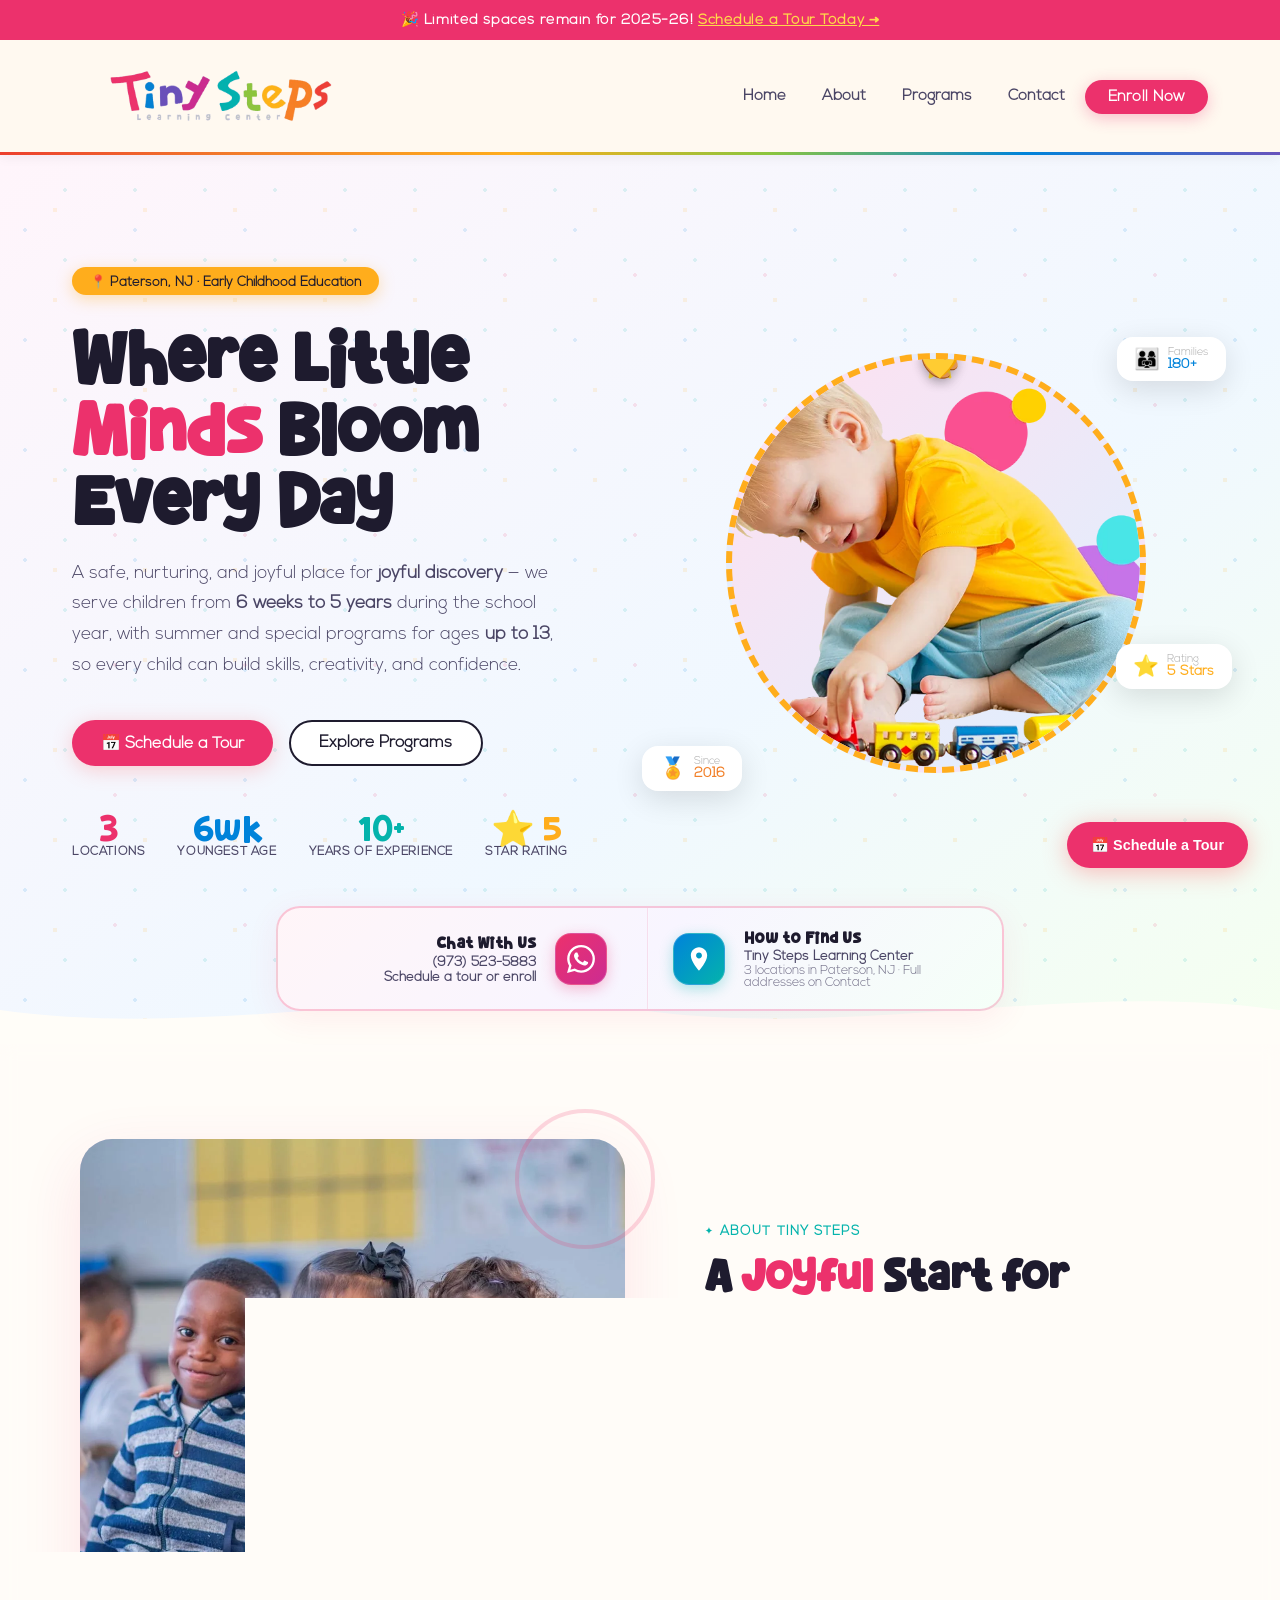
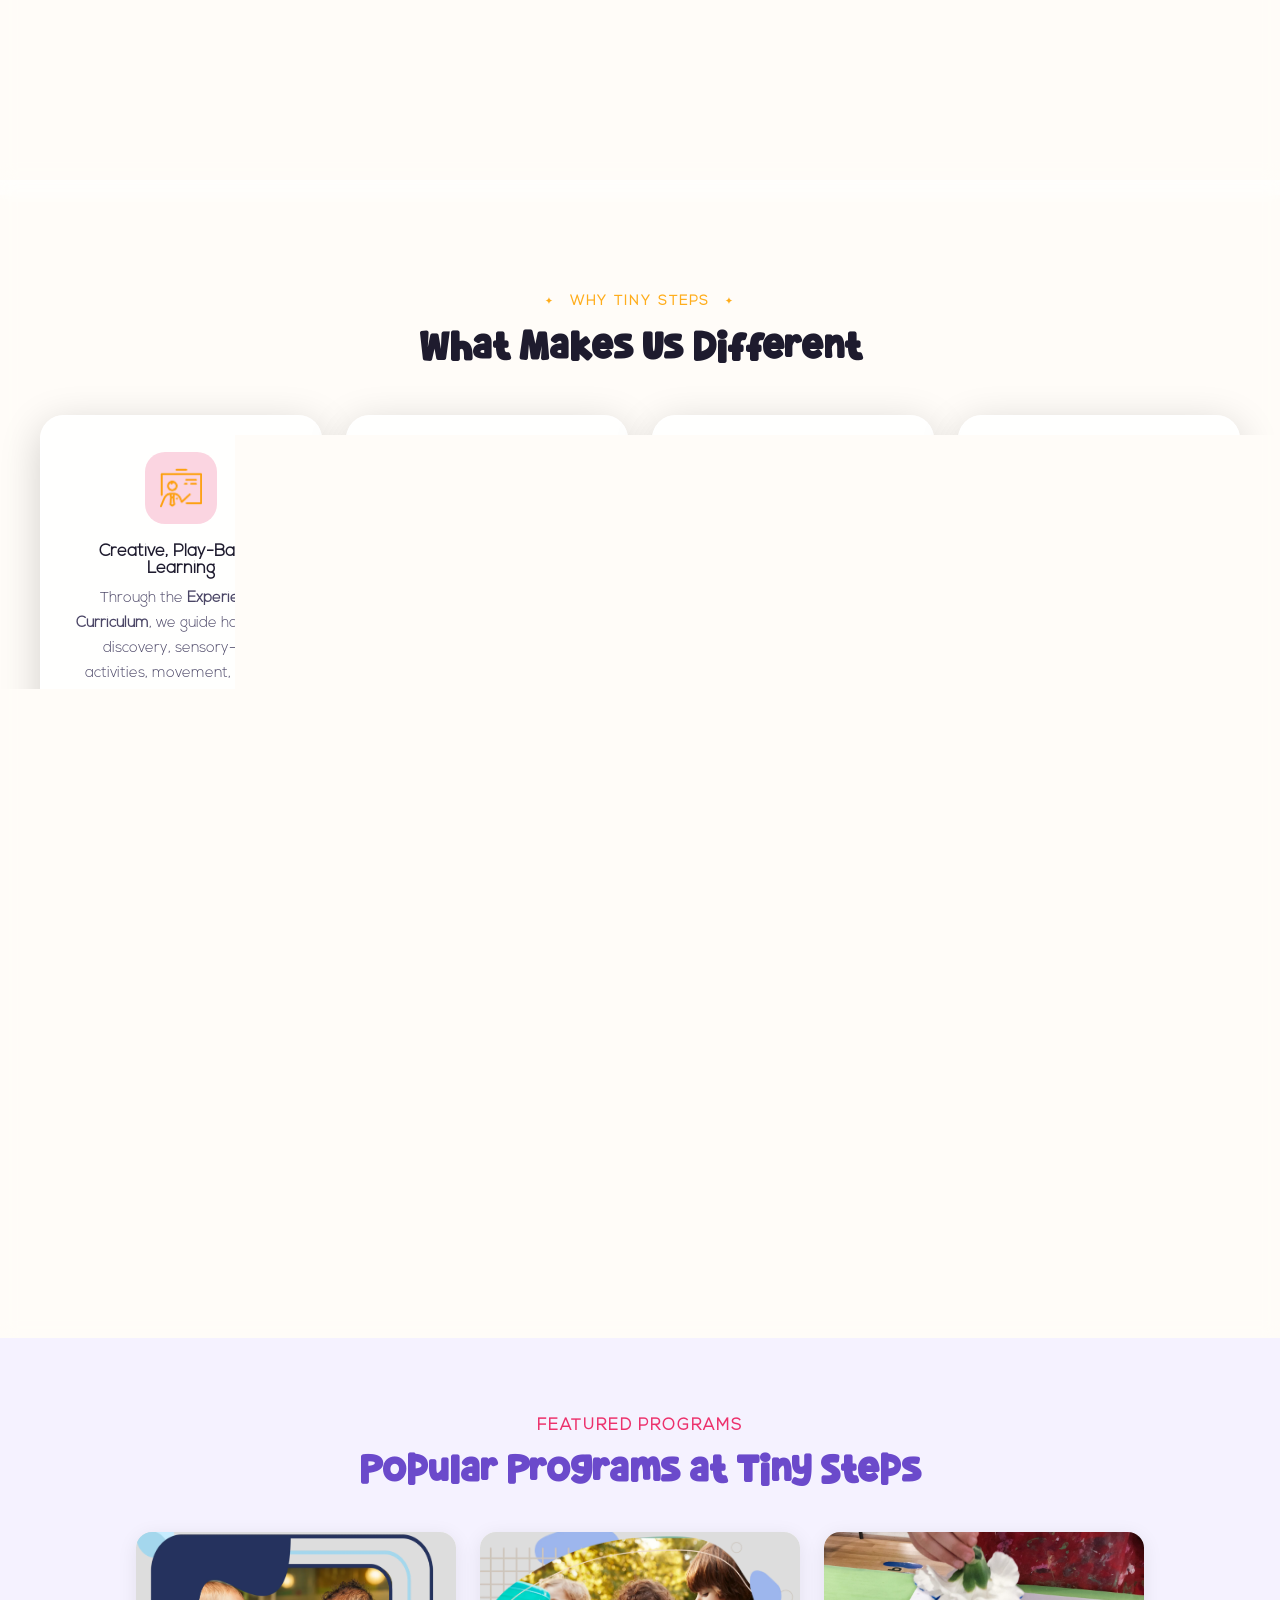
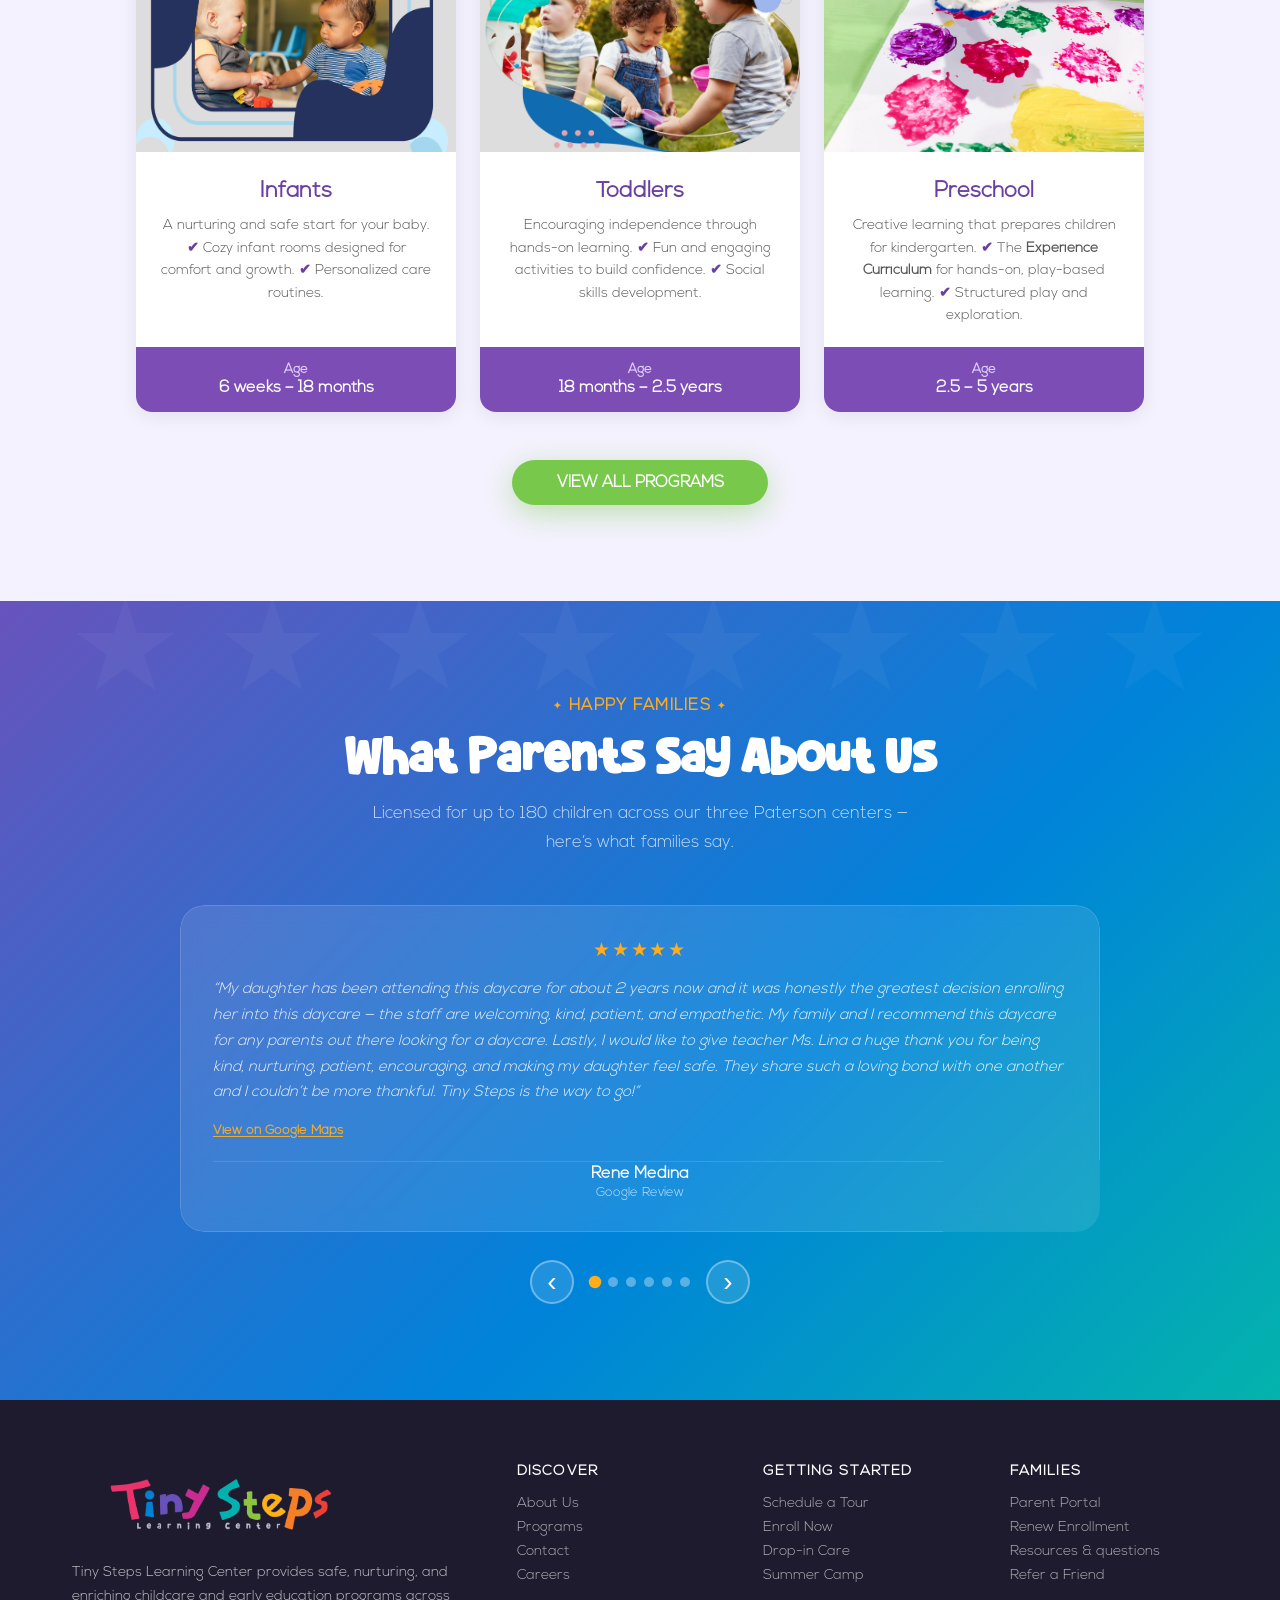
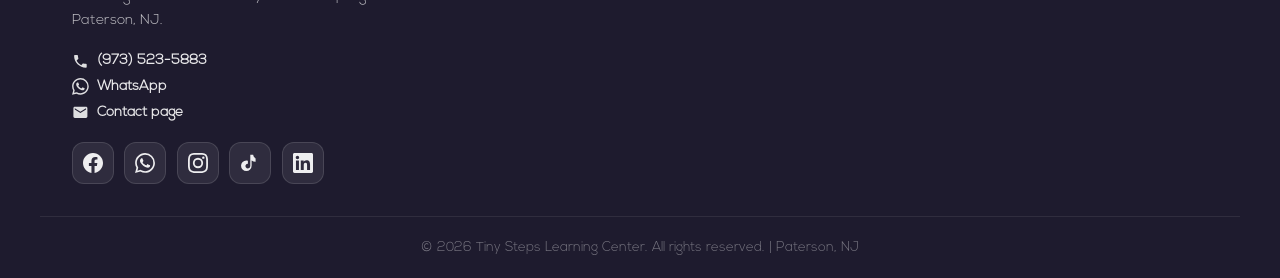
==== commit 66b871c0: "Add meta tags and structured data to index.html for improved SEO and site visibility. Included Open " ====
--- a/index.html
+++ b/index.html
@@ -2,9 +2,125 @@
 <html lang="en">
 <head>
   <meta charset="UTF-8" />
+  <!-- Raíz del sitio: las vistas inyectadas usan rutas relativas (./images/...); sin esto fallan en URLs como /programs. -->
+  <base href="/" />
   <meta name="viewport" content="width=device-width, initial-scale=1.0"/>
+  <!-- URL pública del sitio en producción (OG, canonical, JSON-LD). -->
+  <meta name="site-origin" content="https://tinysteps.io" />
+  <meta name="description" id="meta-description" content="Tiny Steps Learning Center offers nurturing early childhood education in Paterson, NJ — ages 6 weeks to 5 years. Schedule a tour or enroll today." />
+  <meta name="robots" content="index, follow" />
+  <meta name="theme-color" content="#ec316c" />
   <link rel="icon" href="./images/cropped-logo-head.png" type="image/png" />
+  <link rel="canonical" id="link-canonical" href="https://tinysteps.io/" />
   <title>Tiny Steps Learning Center</title>
+  <meta property="og:site_name" content="Tiny Steps Learning Center" />
+  <meta property="og:type" content="website" />
+  <meta property="og:locale" content="en_US" />
+  <meta property="og:title" id="meta-og-title" content="Home | Tiny Steps Learning Center" />
+  <meta property="og:description" id="meta-og-description" content="Tiny Steps Learning Center offers nurturing early childhood education in Paterson, NJ — ages 6 weeks to 5 years. Schedule a tour or enroll today." />
+  <meta property="og:url" id="meta-og-url" content="https://tinysteps.io/" />
+  <meta property="og:image" id="meta-og-image" content="https://tinysteps.io/images/cropped-logo-head.png" />
+  <meta name="twitter:card" content="summary_large_image" />
+  <meta name="twitter:title" id="meta-tw-title" content="Home | Tiny Steps Learning Center" />
+  <meta name="twitter:description" id="meta-tw-description" content="Tiny Steps Learning Center offers nurturing early childhood education in Paterson, NJ — ages 6 weeks to 5 years. Schedule a tour or enroll today." />
+  <meta name="twitter:image" id="meta-tw-image" content="https://tinysteps.io/images/cropped-logo-head.png" />
+  <!-- JSON-LD: direcciones y horarios según TS web content.md (Locations) -->
+  <script type="application/ld+json" id="jsonld-localbusiness">
+  {
+    "@context": "https://schema.org",
+    "@graph": [
+      {
+        "@type": "EducationalOrganization",
+        "@id": "https://tinysteps.io/#organization",
+        "name": "Tiny Steps Learning Center",
+        "description": "Early childhood education and childcare programs at three Paterson, New Jersey locations.",
+        "url": "https://tinysteps.io/",
+        "telephone": "+1-973-523-5883",
+        "image": [
+          "https://tinysteps.io/images/Logo-Tiny-1-removebg.png",
+          "https://tinysteps.io/images/cropped-logo-head.png"
+        ],
+        "sameAs": [
+          "https://www.facebook.com/tinystepslearningcenter",
+          "https://www.instagram.com/tinystepslearningcenter/",
+          "https://www.tiktok.com/@tinystepslearningcenter",
+          "https://www.linkedin.com/company/tiny-steps-learning-center"
+        ],
+        "subOrganization": [
+          { "@id": "https://tinysteps.io/#location-mcbride" },
+          { "@id": "https://tinysteps.io/#location-union" },
+          { "@id": "https://tinysteps.io/#location-paterson-ave" }
+        ]
+      },
+      {
+        "@type": "ChildCare",
+        "@id": "https://tinysteps.io/#location-mcbride",
+        "name": "Tiny Steps Learning Center — McBride Ave",
+        "parentOrganization": { "@id": "https://tinysteps.io/#organization" },
+        "description": "Largest center; opened 2019. Spacious classrooms and administrative office.",
+        "address": {
+          "@type": "PostalAddress",
+          "streetAddress": "31 McBride Ave Ext",
+          "addressLocality": "Paterson",
+          "addressRegion": "NJ",
+          "postalCode": "07501",
+          "addressCountry": "US"
+        },
+        "geo": {
+          "@type": "GeoCoordinates",
+          "latitude": 40.9153627,
+          "longitude": -74.1791056
+        },
+        "openingHoursSpecification": [
+          {
+            "@type": "OpeningHoursSpecification",
+            "dayOfWeek": ["Monday", "Tuesday", "Wednesday", "Thursday", "Friday"],
+            "opens": "07:00",
+            "closes": "17:30"
+          }
+        ]
+      },
+      {
+        "@type": "ChildCare",
+        "@id": "https://tinysteps.io/#location-union",
+        "name": "Tiny Steps Learning Center — Union Ave",
+        "parentOrganization": { "@id": "https://tinysteps.io/#organization" },
+        "description": "Opened 2022. Warm setting with added space for community-focused learning.",
+        "address": {
+          "@type": "PostalAddress",
+          "streetAddress": "186 Union Ave",
+          "addressLocality": "Paterson",
+          "addressRegion": "NJ",
+          "postalCode": "07502",
+          "addressCountry": "US"
+        },
+        "openingHoursSpecification": [
+          {
+            "@type": "OpeningHoursSpecification",
+            "dayOfWeek": ["Monday", "Tuesday", "Wednesday", "Thursday", "Friday"],
+            "opens": "07:00",
+            "closes": "17:30"
+          }
+        ]
+      },
+      {
+        "@type": "ChildCare",
+        "@id": "https://tinysteps.io/#location-paterson-ave",
+        "name": "Tiny Steps Learning Center — Paterson Ave",
+        "parentOrganization": { "@id": "https://tinysteps.io/#organization" },
+        "description": "First Tiny Steps location (2015). Temporarily closed; planned reopening 2026. Planned hours upon reopening: Monday–Friday 6:30 AM–6:30 PM.",
+        "address": {
+          "@type": "PostalAddress",
+          "streetAddress": "150 Paterson Ave",
+          "addressLocality": "Paterson",
+          "addressRegion": "NJ",
+          "postalCode": "07502",
+          "addressCountry": "US"
+        }
+      }
+    ]
+  }
+  </script>
   <link href="https://fonts.googleapis.com/css2?family=Baloo+2:wght@400;500;600;700;800&family=Fredoka:wght@500;600;700&display=swap" rel="stylesheet"/>
   <link rel="stylesheet" href="./css/main.css"/>
 </head>
@@ -22,21 +138,21 @@
 
 <!-- Announcement Bar -->
 <div class="topbar">
-  🎉 Limited spaces remain for 2025-26! <a href="#/contact">Schedule a Tour Today →</a>
+  🎉 Limited spaces remain for 2025-26! <a href="/contact">Schedule a Tour Today →</a>
 </div>
 
 <!-- Header -->
 <header>
   <nav>
-    <a href="#/home" class="logo">
+    <a href="/" class="logo">
       <img src="./images/Logo-Tiny-1-removebg.png" alt="Tiny Steps Learning Center Logo" />
     </a>
     <ul class="nav-links">
-      <li><a href="#/home">Home</a></li>
-      <li><a href="#/aboutus">About</a></li>
-      <li><a href="#/programs">Programs</a></li>
-      <li><a href="#/contact">Contact</a></li>
-      <li><a href="#/contact" class="nav-cta">Enroll Now</a></li>
+      <li><a href="/">Home</a></li>
+      <li><a href="/aboutus">About</a></li>
+      <li><a href="/programs">Programs</a></li>
+      <li><a href="/contact">Contact</a></li>
+      <li><a href="/contact" class="nav-cta">Enroll Now</a></li>
     </ul>
     <button type="button" class="hamburger" id="hamburger" aria-label="Abrir menú">☰</button>
   </nav>
@@ -62,7 +178,7 @@
           <svg class="footer-contact-icon" viewBox="0 0 24 24" aria-hidden="true" focusable="false"><path fill="currentColor" d="M17.472 14.382c-.297-.149-1.758-.867-2.03-.967-.273-.099-.471-.148-.67.15-.197.297-.767.966-.94 1.164-.173.199-.347.223-.644.075-.297-.15-1.255-.463-2.39-1.475-.883-.788-1.48-1.761-1.653-2.059-.173-.297-.018-.458.13-.606.134-.133.298-.347.446-.52.149-.174.198-.298.298-.497.099-.198.05-.371-.025-.52-.075-.149-.669-1.612-.916-2.207-.242-.579-.487-.5-.669-.51-.173-.008-.371-.01-.57-.01-.198 0-.52.074-.792.372-.272.297-1.04 1.016-1.04 2.479 0 1.462 1.065 2.875 1.213 3.074.149.198 2.096 3.2 5.077 4.487.709.306 1.262.489 1.694.625.712.227 1.36.195 1.871.118.571-.085 1.758-.719 2.006-1.413.248-.694.248-1.289.173-1.413-.074-.124-.272-.198-.57-.347m-5.421 7.403h-.004a9.87 9.87 0 01-5.031-1.378l-.361-.214-3.741.982.998-3.648-.235-.374a9.86 9.86 0 01-1.51-5.26c.001-5.45 4.436-9.884 9.888-9.884 2.64 0 5.122 1.03 6.988 2.898a9.825 9.825 0 012.893 6.994c-.003 5.45-4.437 9.884-9.885 9.884m8.413-18.297A11.815 11.815 0 0012.05 0C5.495 0 .16 5.335.157 11.892c0 2.096.547 4.142 1.588 5.945L.057 24l6.305-1.654a11.882 11.882 0 005.683 1.448h.005c6.554 0 11.89-5.335 11.893-11.893a11.821 11.821 0 00-3.48-8.413z"/></svg>
           <span>WhatsApp</span>
         </a>
-        <a href="#/contact" class="footer-contact-link">
+        <a href="/contact" class="footer-contact-link">
           <svg class="footer-contact-icon" viewBox="0 0 24 24" aria-hidden="true" focusable="false"><path fill="currentColor" d="M20 4H4c-1.1 0-1.99.9-1.99 2L2 18c0 1.1.9 2 2 2h16c1.1 0 2-.9 2-2V6c0-1.1-.9-2-2-2zm0 4l-8 5-8-5V6l8 5 8-5v2z"/></svg>
           <span>Contact page</span>
         </a>
@@ -98,20 +214,19 @@
     <div class="footer-col">
       <h4>Discover</h4>
       <ul>
-        <li><a href="#/aboutus">About Us</a></li>
-        <li><a href="#/programs">Programs</a></li>
-        <li><a href="#/contact">Contact</a></li>
-        <li><a href="#/blog">Blog</a></li>
+        <li><a href="/aboutus">About Us</a></li>
+        <li><a href="/programs">Programs</a></li>
+        <li><a href="/contact">Contact</a></li>
         <li><a href="mailto:hiring@tinysteps.io?subject=Career%20Inquiry">Careers</a></li>
       </ul>
     </div>
     <div class="footer-col">
       <h4>Getting Started</h4>
       <ul>
-        <li><a href="#/contact">Schedule a Tour</a></li>
-        <li><a href="#/contact">Enroll Now</a></li>
-        <li><a href="#/programs">Drop-in Care</a></li>
-        <li><a href="#/programs">Summer Camp</a></li>
+        <li><a href="/contact">Schedule a Tour</a></li>
+        <li><a href="/contact">Enroll Now</a></li>
+        <li><a href="/programs">Drop-in Care</a></li>
+        <li><a href="/programs">Summer Camp</a></li>
       </ul>
     </div>
     <div class="footer-col">
@@ -119,9 +234,8 @@
       <ul>
         <li><a href="#">Parent Portal</a></li>
         <li><a href="#">Renew Enrollment</a></li>
-        <li><a href="#/contact">Resources &amp; questions</a></li>
-        <li><a href="#/contact">Refer a Friend</a></li>
-        <li><a href="#/blog">News &amp; events</a></li>
+        <li><a href="/contact">Resources &amp; questions</a></li>
+        <li><a href="/contact">Refer a Friend</a></li>
       </ul>
     </div>
   </div>
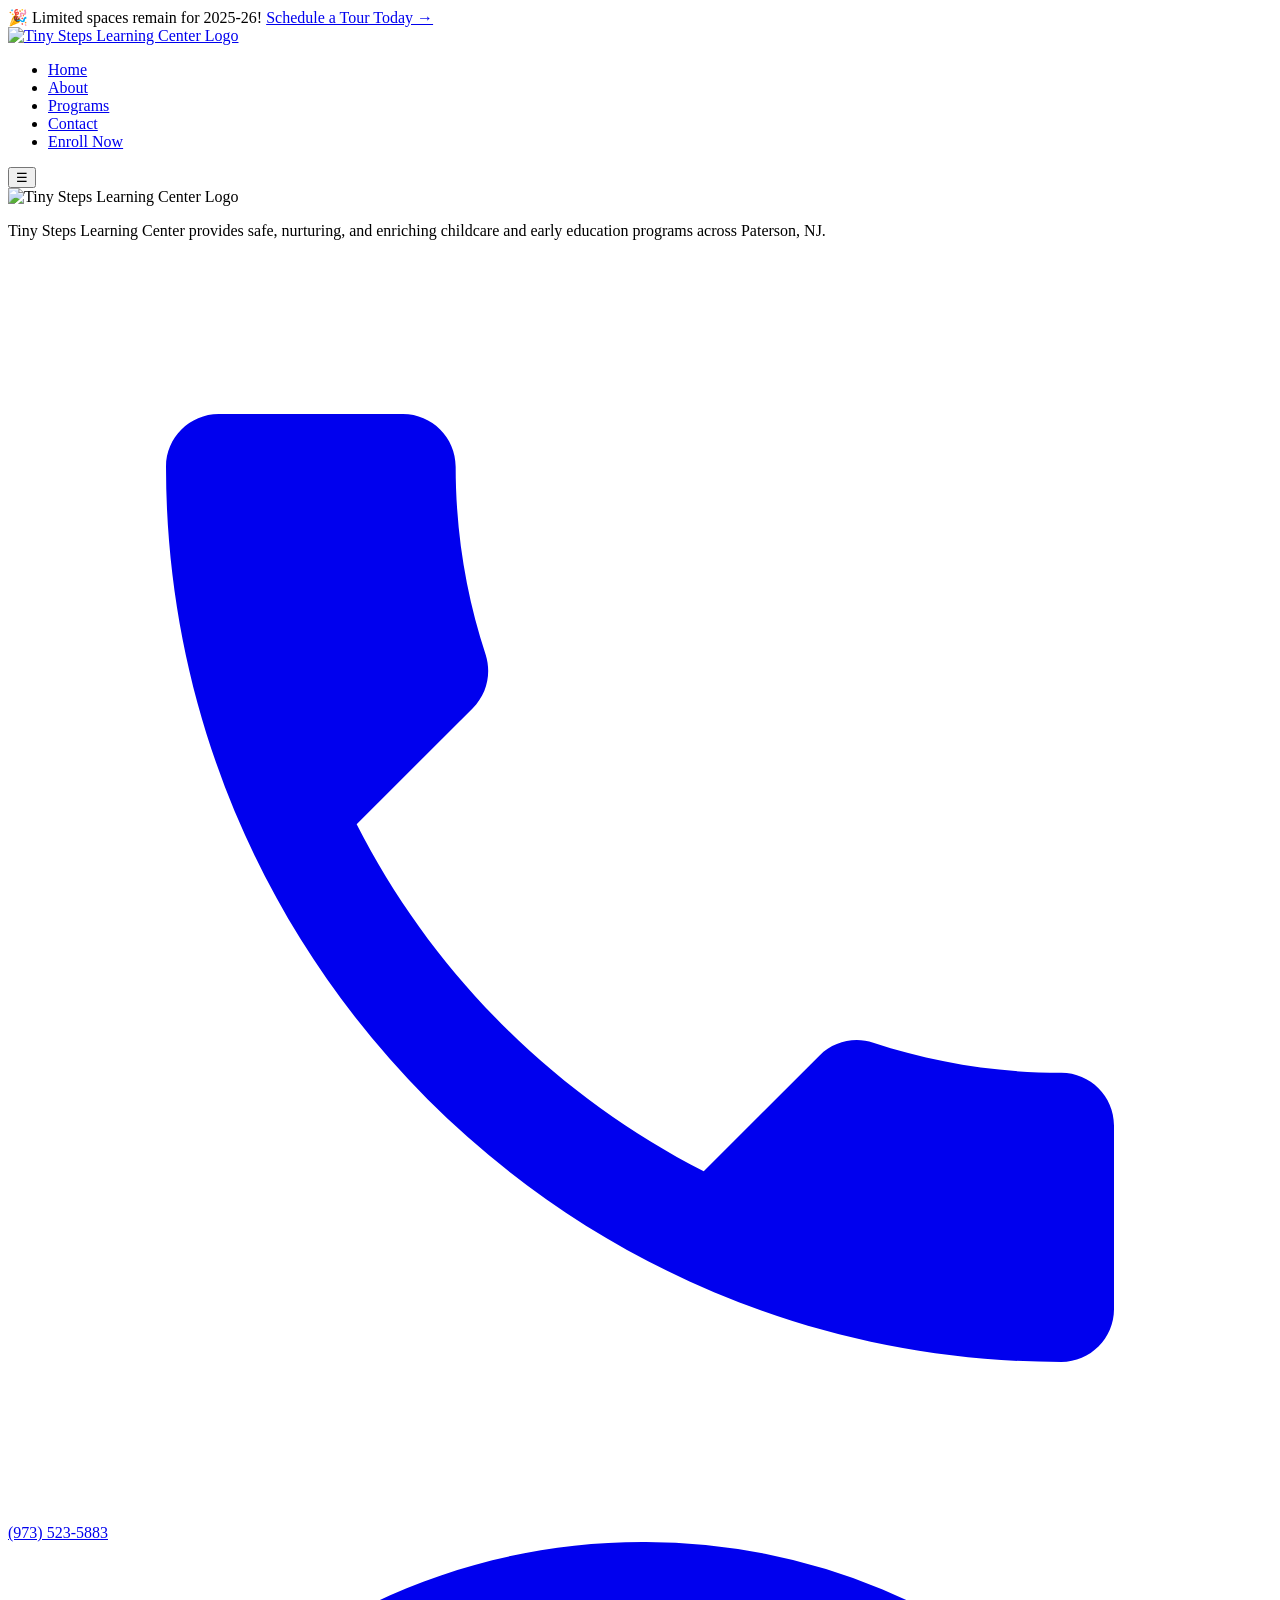
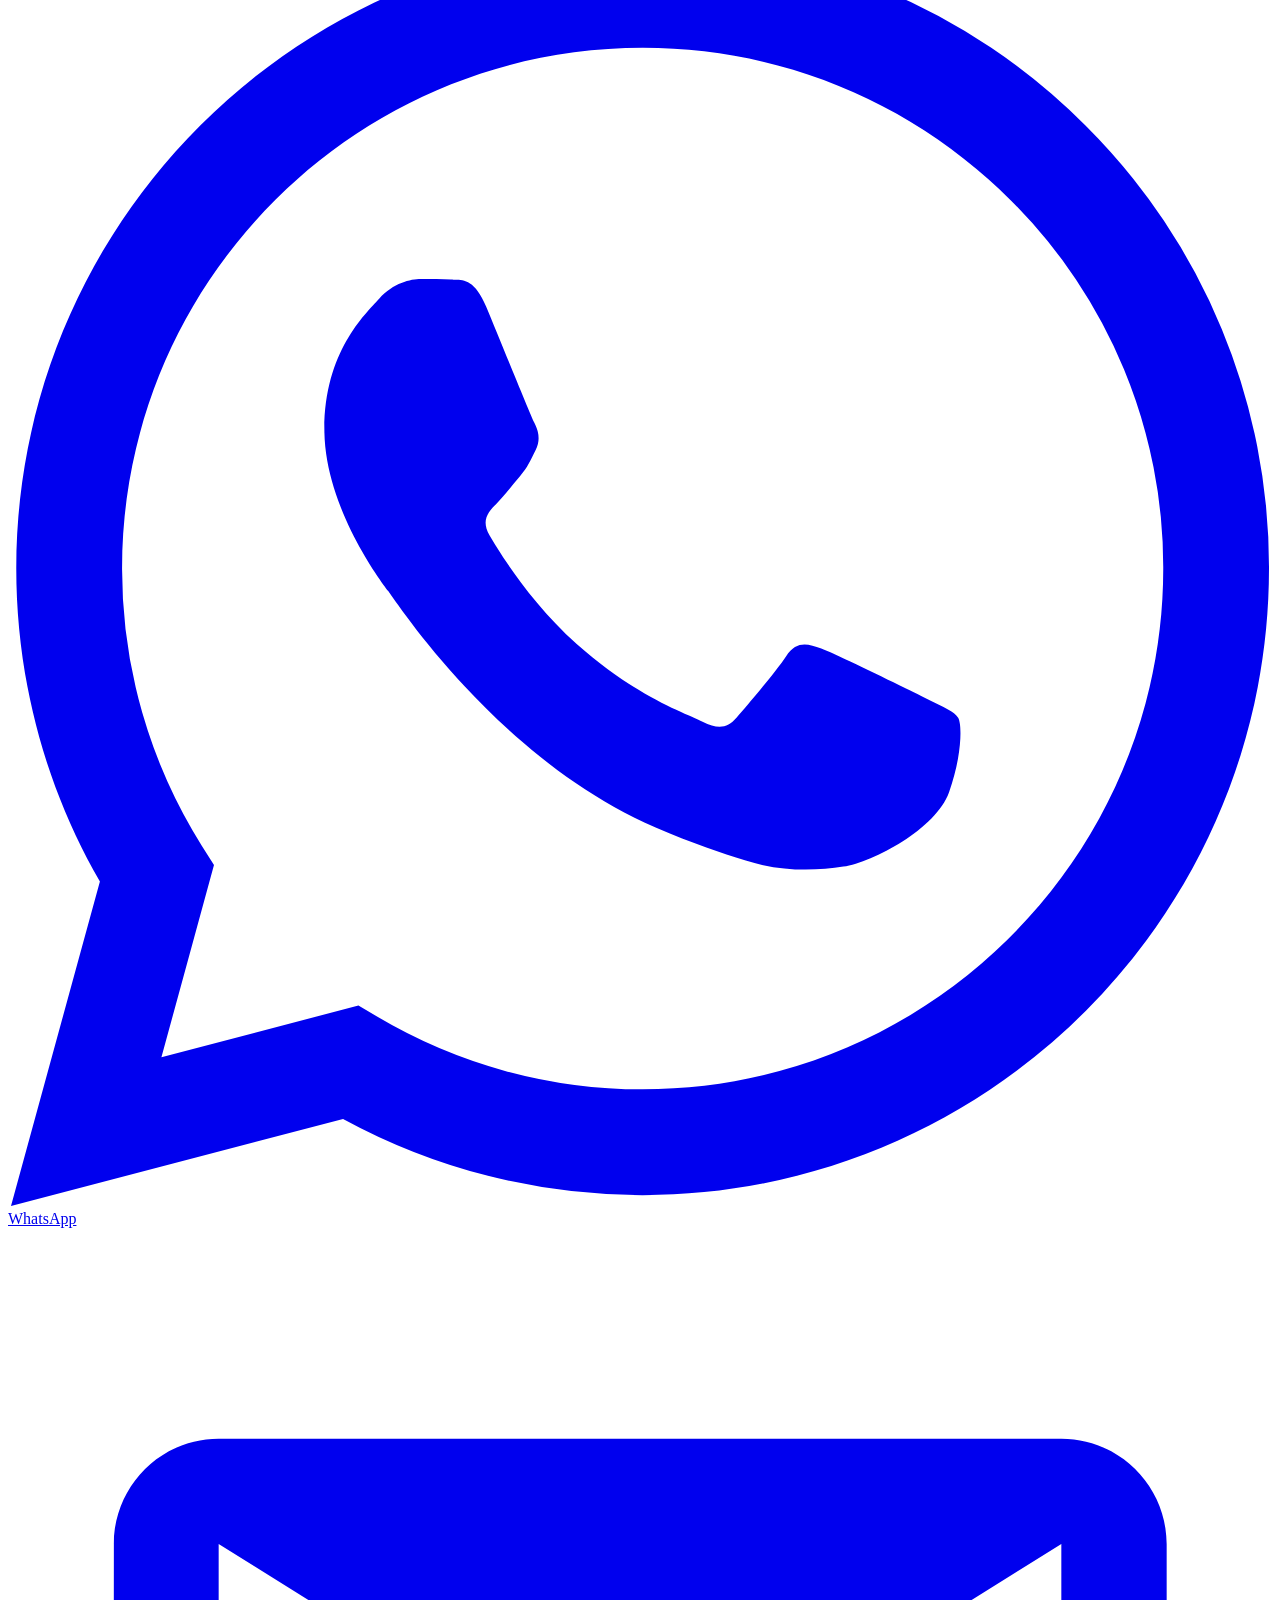
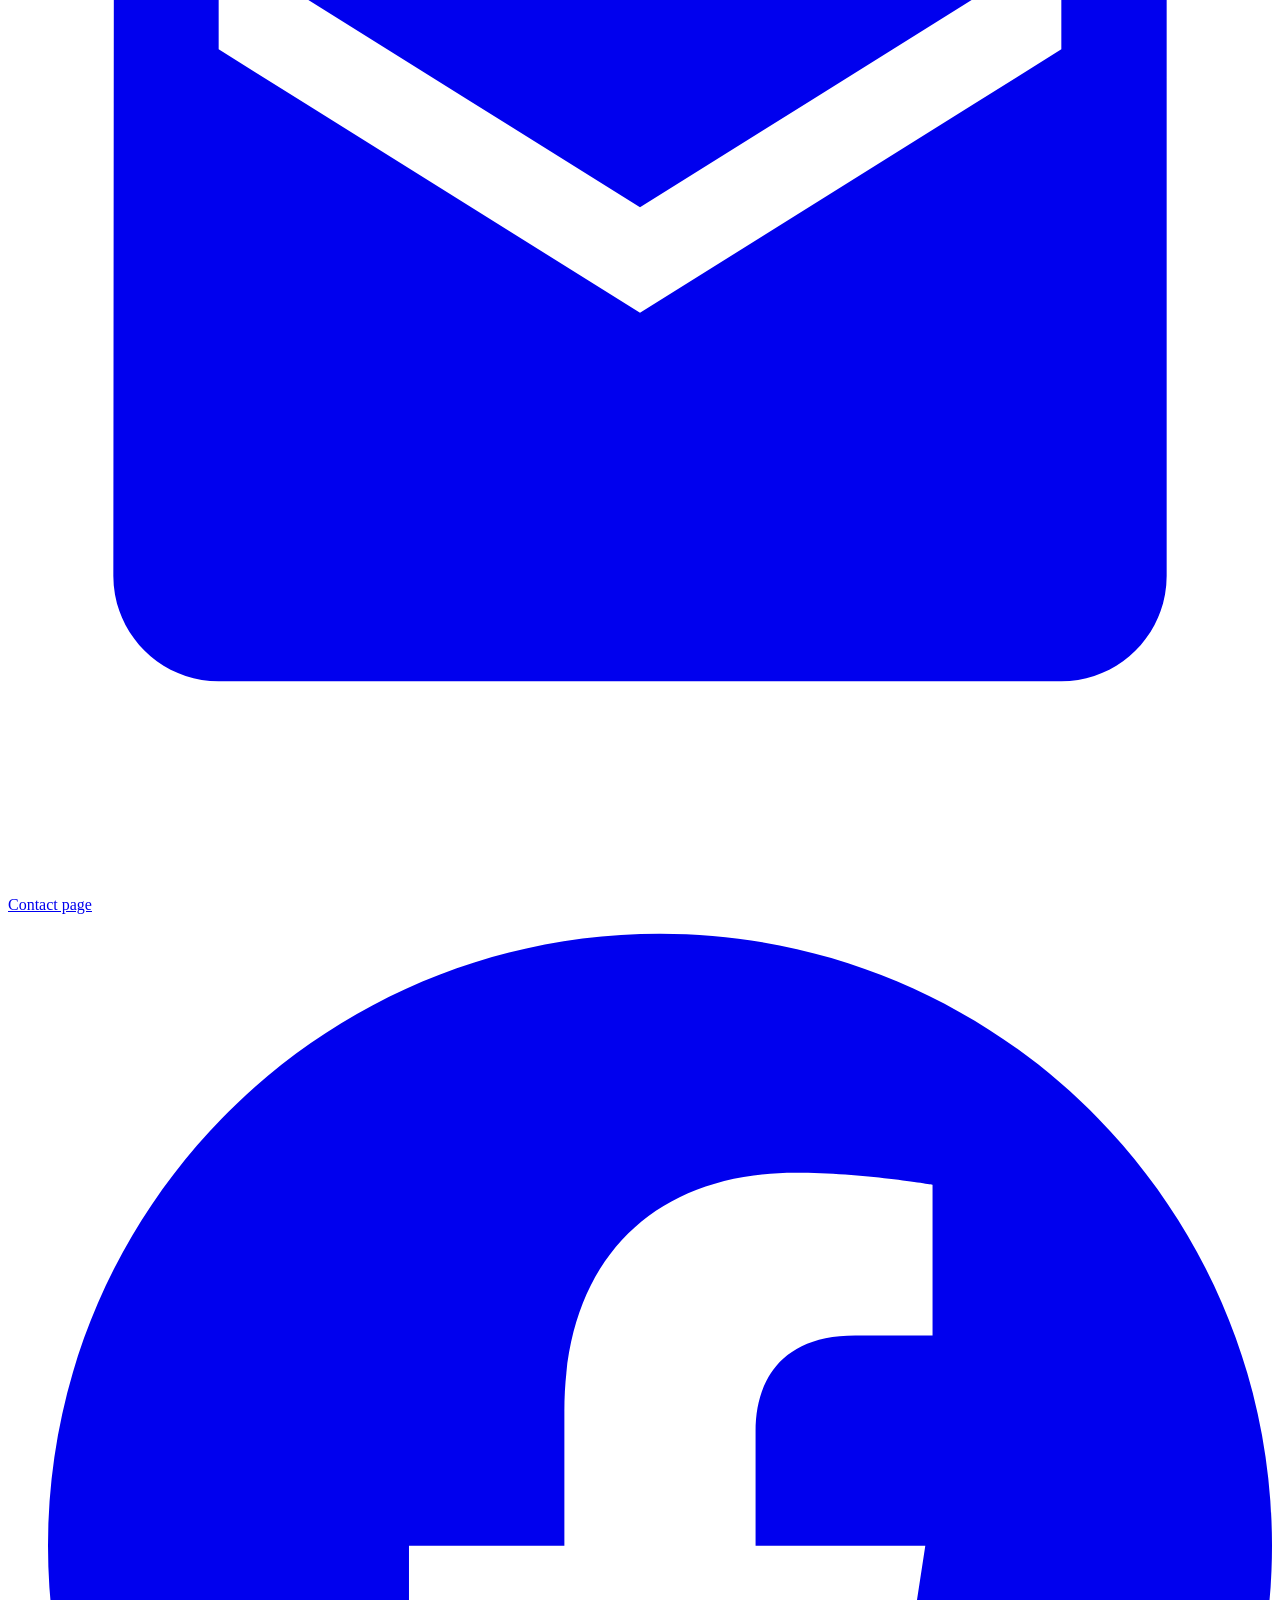
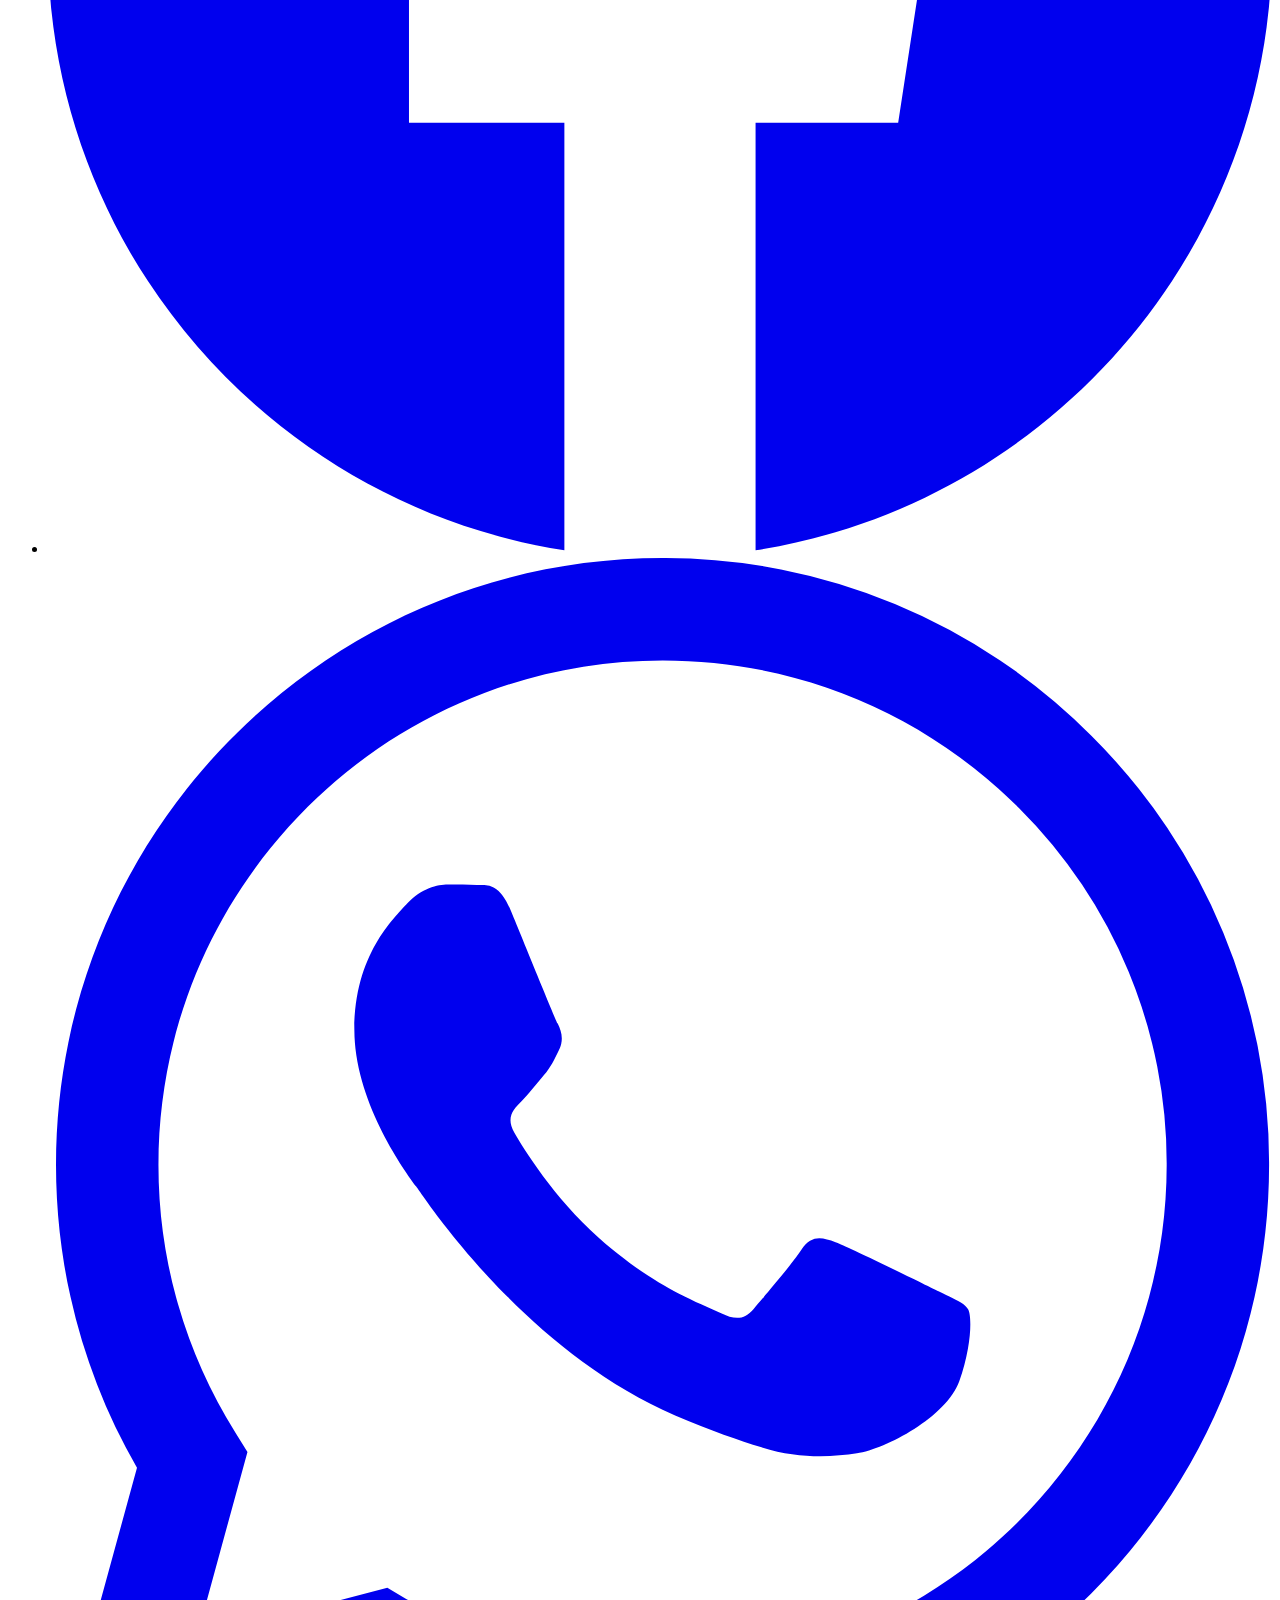
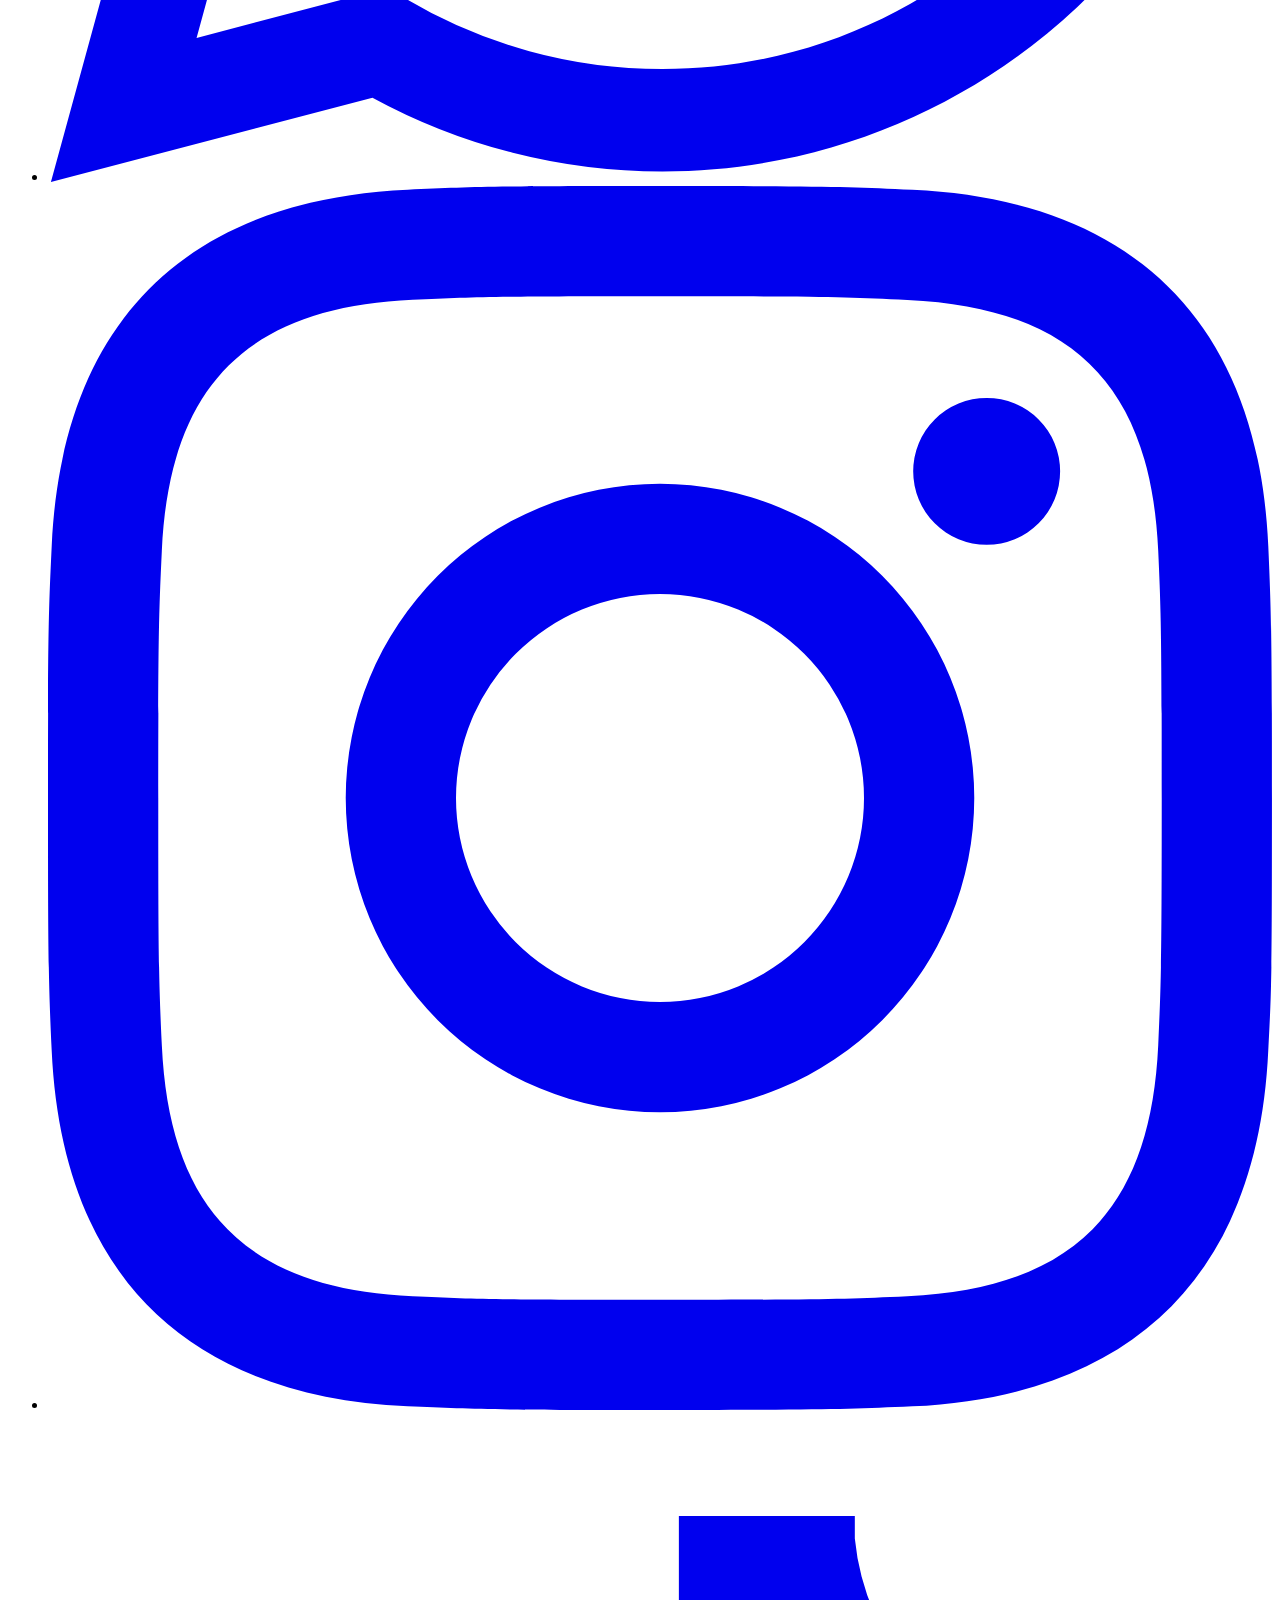
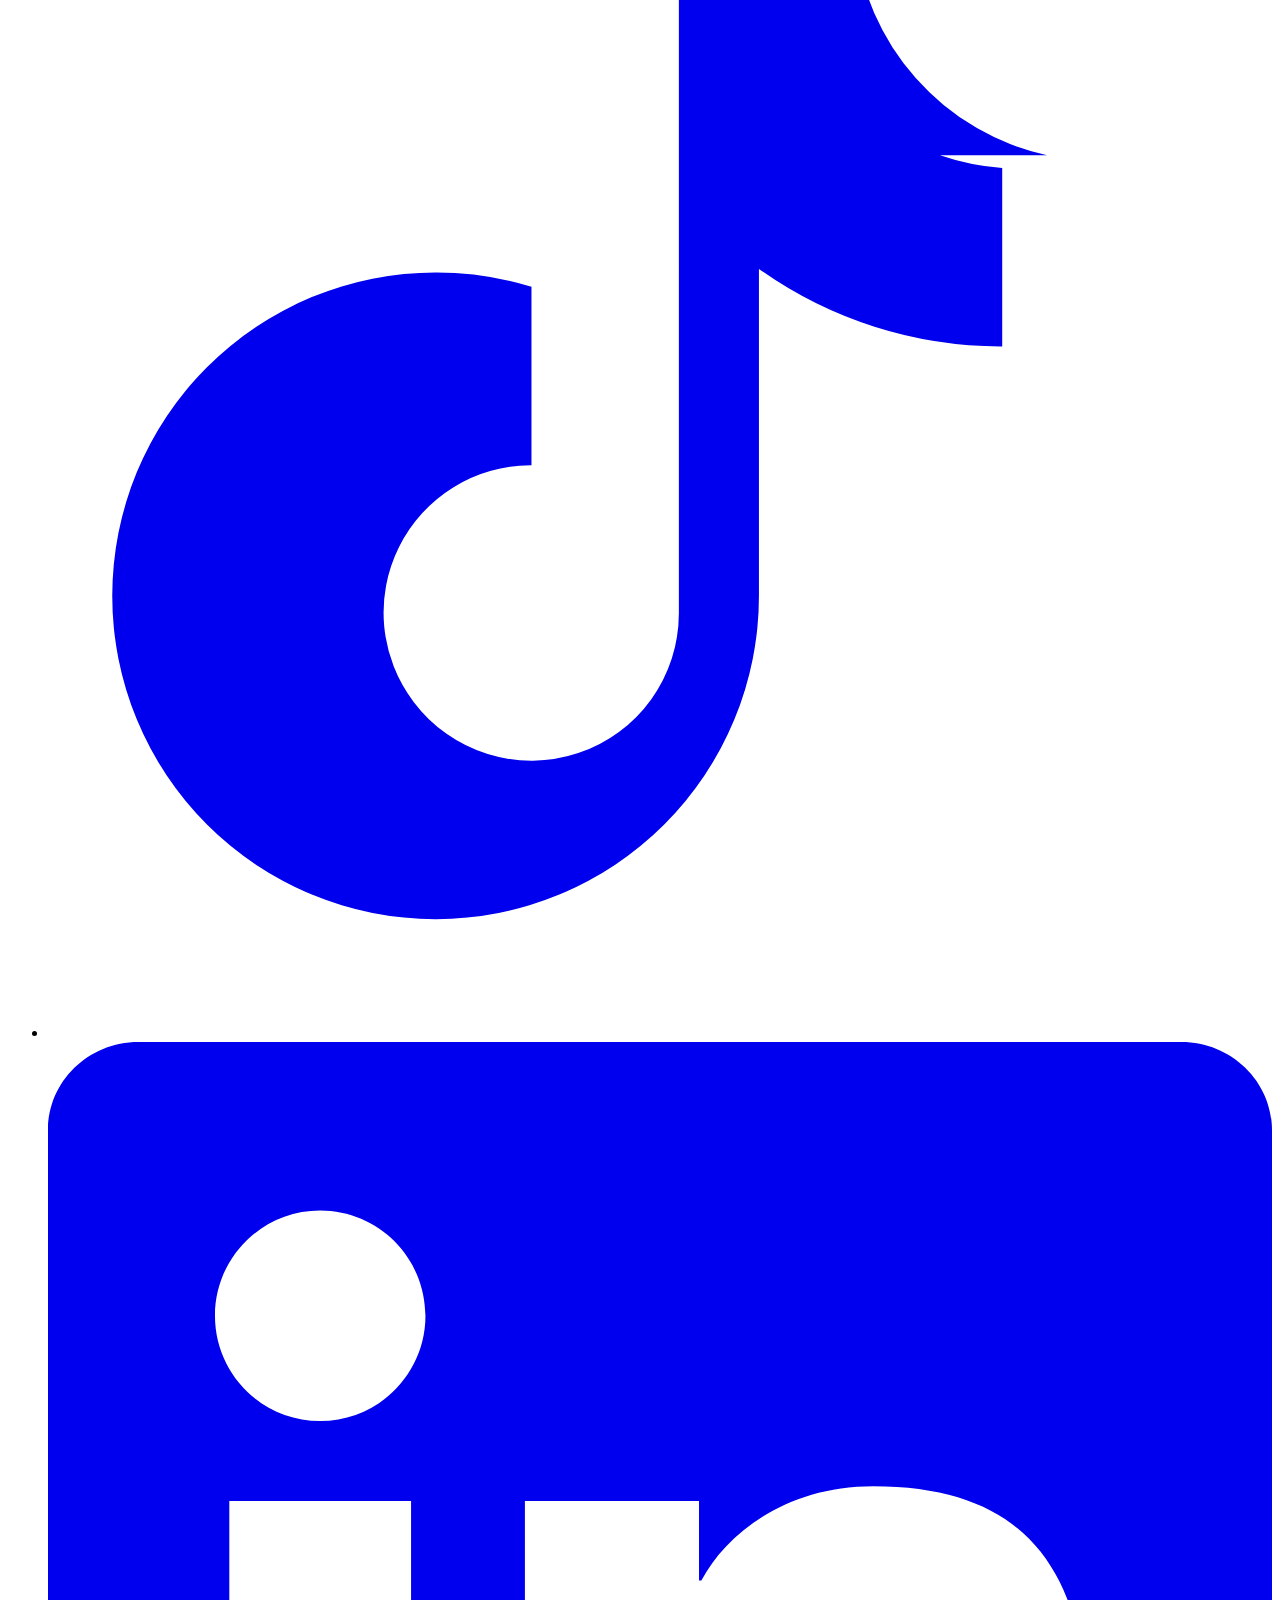
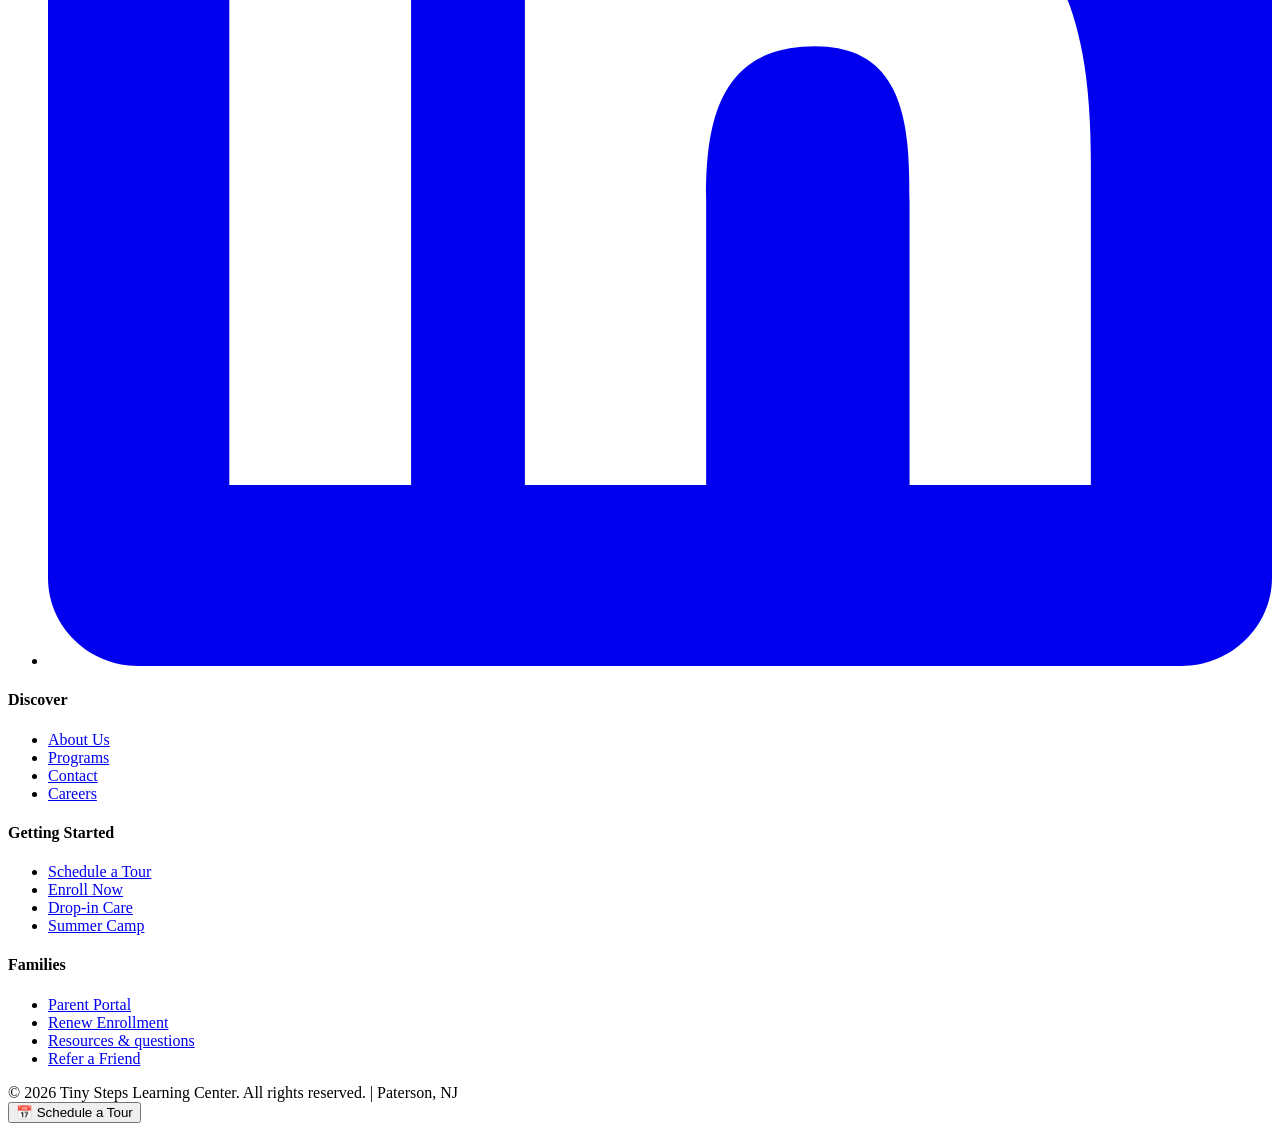
==== commit 31f640d2: "Enhance index.html with dynamic base path detection for GitHub Pages, improving routing for injected" ====
--- a/index.html
+++ b/index.html
@@ -2,8 +2,33 @@
 <html lang="en">
 <head>
   <meta charset="UTF-8" />
-  <!-- Raíz del sitio: las vistas inyectadas usan rutas relativas (./images/...); sin esto fallan en URLs como /programs. -->
-  <base href="/" />
+  <!-- GitHub Pages proyecto: p.ej. content="/Tiny-Steps" (nombre del repo). Vacío = autodetección. -->
+  <meta name="site-base-path" content="" />
+  <script>
+(function () {
+  var ROUTES = ['home','aboutus','programs','activities','team','testimonials','contact'];
+  var meta = document.querySelector('meta[name="site-base-path"]');
+  var base = '';
+  if (meta) {
+    var raw = (meta.getAttribute('content') || '').trim();
+    if (raw) {
+      base = raw.charAt(0) === '/' ? raw : '/' + raw;
+      base = base.replace(/\/$/, '');
+    }
+  }
+  if (!base) {
+    var parts = location.pathname.split('/').filter(Boolean);
+    if (parts.length && ROUTES.indexOf(parts[0]) === -1) {
+      base = '/' + parts[0];
+    }
+  }
+  window.__TINY_STEPS_BASE__ = base;
+  var b = document.createElement('base');
+  b.href = base ? base + '/' : '/';
+  var charset = document.head.querySelector('meta[charset]');
+  if (charset) charset.insertAdjacentElement('afterend', b);
+})();
+  </script>
   <meta name="viewport" content="width=device-width, initial-scale=1.0"/>
   <!-- URL pública del sitio en producción (OG, canonical, JSON-LD). -->
   <meta name="site-origin" content="https://tinysteps.io" />
@@ -138,21 +163,21 @@
 
 <!-- Announcement Bar -->
 <div class="topbar">
-  🎉 Limited spaces remain for 2025-26! <a href="/contact">Schedule a Tour Today →</a>
+  🎉 Limited spaces remain for 2025-26! <a href="contact">Schedule a Tour Today →</a>
 </div>
 
 <!-- Header -->
 <header>
   <nav>
-    <a href="/" class="logo">
+    <a href="./" class="logo">
       <img src="./images/Logo-Tiny-1-removebg.png" alt="Tiny Steps Learning Center Logo" />
     </a>
     <ul class="nav-links">
-      <li><a href="/">Home</a></li>
-      <li><a href="/aboutus">About</a></li>
-      <li><a href="/programs">Programs</a></li>
-      <li><a href="/contact">Contact</a></li>
-      <li><a href="/contact" class="nav-cta">Enroll Now</a></li>
+      <li><a href="./">Home</a></li>
+      <li><a href="aboutus">About</a></li>
+      <li><a href="programs">Programs</a></li>
+      <li><a href="contact">Contact</a></li>
+      <li><a href="contact" class="nav-cta">Enroll Now</a></li>
     </ul>
     <button type="button" class="hamburger" id="hamburger" aria-label="Abrir menú">☰</button>
   </nav>
@@ -178,7 +203,7 @@
           <svg class="footer-contact-icon" viewBox="0 0 24 24" aria-hidden="true" focusable="false"><path fill="currentColor" d="M17.472 14.382c-.297-.149-1.758-.867-2.03-.967-.273-.099-.471-.148-.67.15-.197.297-.767.966-.94 1.164-.173.199-.347.223-.644.075-.297-.15-1.255-.463-2.39-1.475-.883-.788-1.48-1.761-1.653-2.059-.173-.297-.018-.458.13-.606.134-.133.298-.347.446-.52.149-.174.198-.298.298-.497.099-.198.05-.371-.025-.52-.075-.149-.669-1.612-.916-2.207-.242-.579-.487-.5-.669-.51-.173-.008-.371-.01-.57-.01-.198 0-.52.074-.792.372-.272.297-1.04 1.016-1.04 2.479 0 1.462 1.065 2.875 1.213 3.074.149.198 2.096 3.2 5.077 4.487.709.306 1.262.489 1.694.625.712.227 1.36.195 1.871.118.571-.085 1.758-.719 2.006-1.413.248-.694.248-1.289.173-1.413-.074-.124-.272-.198-.57-.347m-5.421 7.403h-.004a9.87 9.87 0 01-5.031-1.378l-.361-.214-3.741.982.998-3.648-.235-.374a9.86 9.86 0 01-1.51-5.26c.001-5.45 4.436-9.884 9.888-9.884 2.64 0 5.122 1.03 6.988 2.898a9.825 9.825 0 012.893 6.994c-.003 5.45-4.437 9.884-9.885 9.884m8.413-18.297A11.815 11.815 0 0012.05 0C5.495 0 .16 5.335.157 11.892c0 2.096.547 4.142 1.588 5.945L.057 24l6.305-1.654a11.882 11.882 0 005.683 1.448h.005c6.554 0 11.89-5.335 11.893-11.893a11.821 11.821 0 00-3.48-8.413z"/></svg>
           <span>WhatsApp</span>
         </a>
-        <a href="/contact" class="footer-contact-link">
+        <a href="contact" class="footer-contact-link">
           <svg class="footer-contact-icon" viewBox="0 0 24 24" aria-hidden="true" focusable="false"><path fill="currentColor" d="M20 4H4c-1.1 0-1.99.9-1.99 2L2 18c0 1.1.9 2 2 2h16c1.1 0 2-.9 2-2V6c0-1.1-.9-2-2-2zm0 4l-8 5-8-5V6l8 5 8-5v2z"/></svg>
           <span>Contact page</span>
         </a>
@@ -214,19 +239,19 @@
     <div class="footer-col">
       <h4>Discover</h4>
       <ul>
-        <li><a href="/aboutus">About Us</a></li>
-        <li><a href="/programs">Programs</a></li>
-        <li><a href="/contact">Contact</a></li>
+        <li><a href="aboutus">About Us</a></li>
+        <li><a href="programs">Programs</a></li>
+        <li><a href="contact">Contact</a></li>
         <li><a href="mailto:hiring@tinysteps.io?subject=Career%20Inquiry">Careers</a></li>
       </ul>
     </div>
     <div class="footer-col">
       <h4>Getting Started</h4>
       <ul>
-        <li><a href="/contact">Schedule a Tour</a></li>
-        <li><a href="/contact">Enroll Now</a></li>
-        <li><a href="/programs">Drop-in Care</a></li>
-        <li><a href="/programs">Summer Camp</a></li>
+        <li><a href="contact">Schedule a Tour</a></li>
+        <li><a href="contact">Enroll Now</a></li>
+        <li><a href="programs">Drop-in Care</a></li>
+        <li><a href="programs">Summer Camp</a></li>
       </ul>
     </div>
     <div class="footer-col">
@@ -234,8 +259,8 @@
       <ul>
         <li><a href="#">Parent Portal</a></li>
         <li><a href="#">Renew Enrollment</a></li>
-        <li><a href="/contact">Resources &amp; questions</a></li>
-        <li><a href="/contact">Refer a Friend</a></li>
+        <li><a href="contact">Resources &amp; questions</a></li>
+        <li><a href="contact">Refer a Friend</a></li>
       </ul>
     </div>
   </div>
@@ -246,9 +271,9 @@
 
 <button type="button" class="float-btn" id="float-tour-btn">📅 Schedule a Tour</button>
 
-<script src="./js/router.js"></script>
-<script src="./js/programs.js"></script>
-<script src="./js/app.js"></script>
-<script src="./js/script.js"></script>
+<script src="js/router.js"></script>
+<script src="js/programs.js"></script>
+<script src="js/app.js"></script>
+<script src="js/script.js"></script>
 </body>
 </html>
